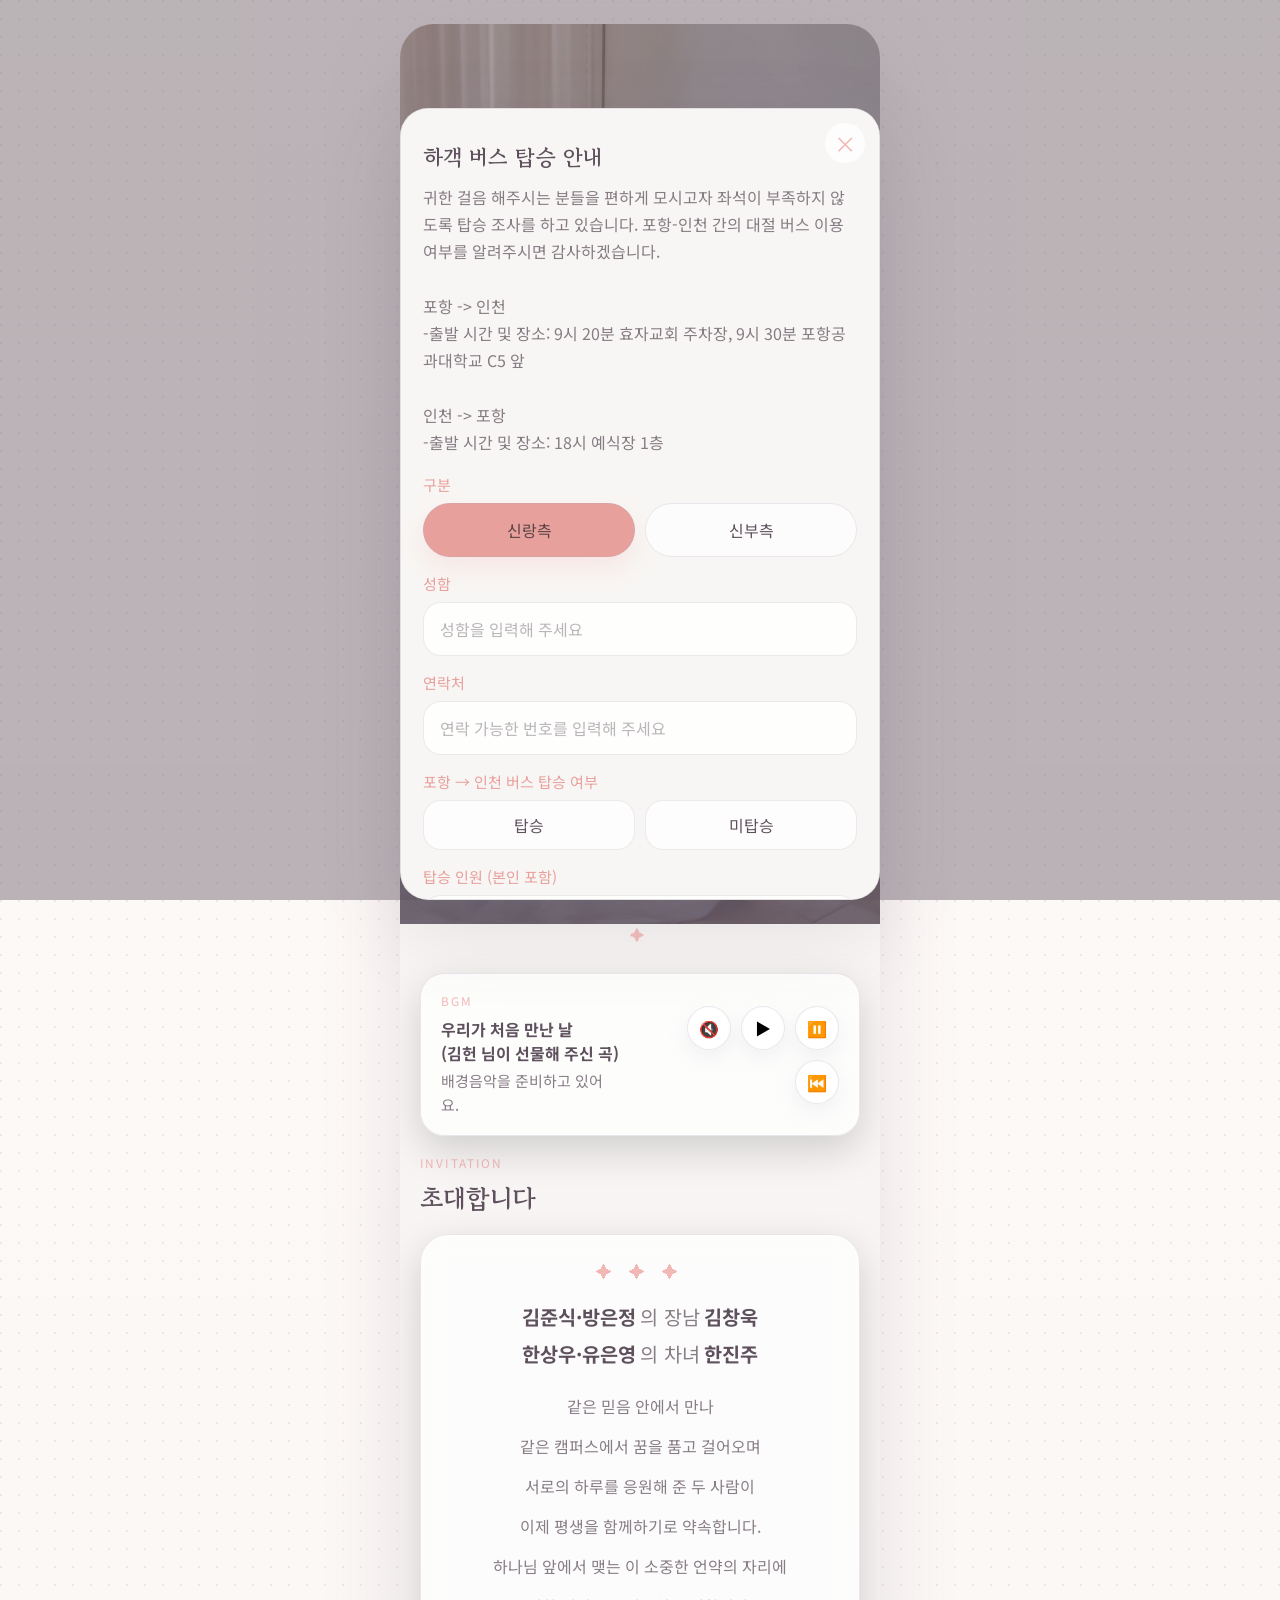
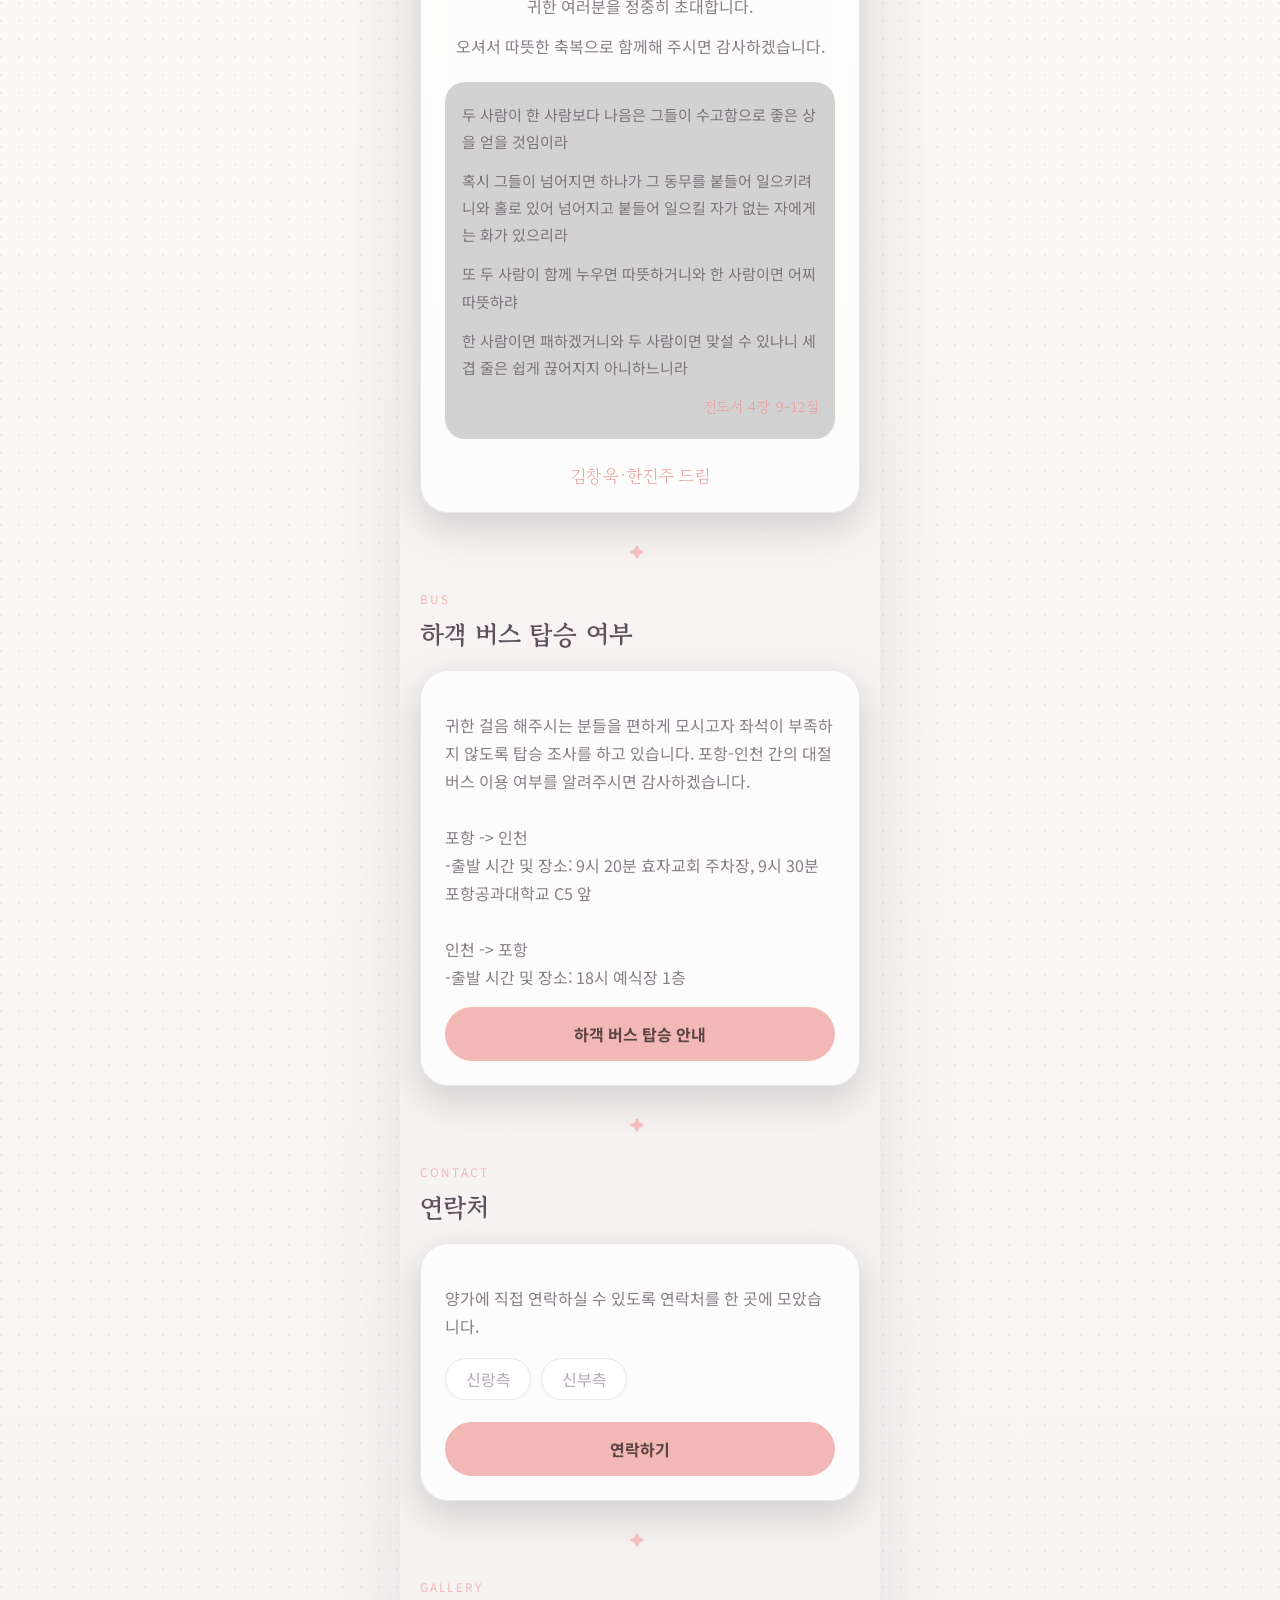
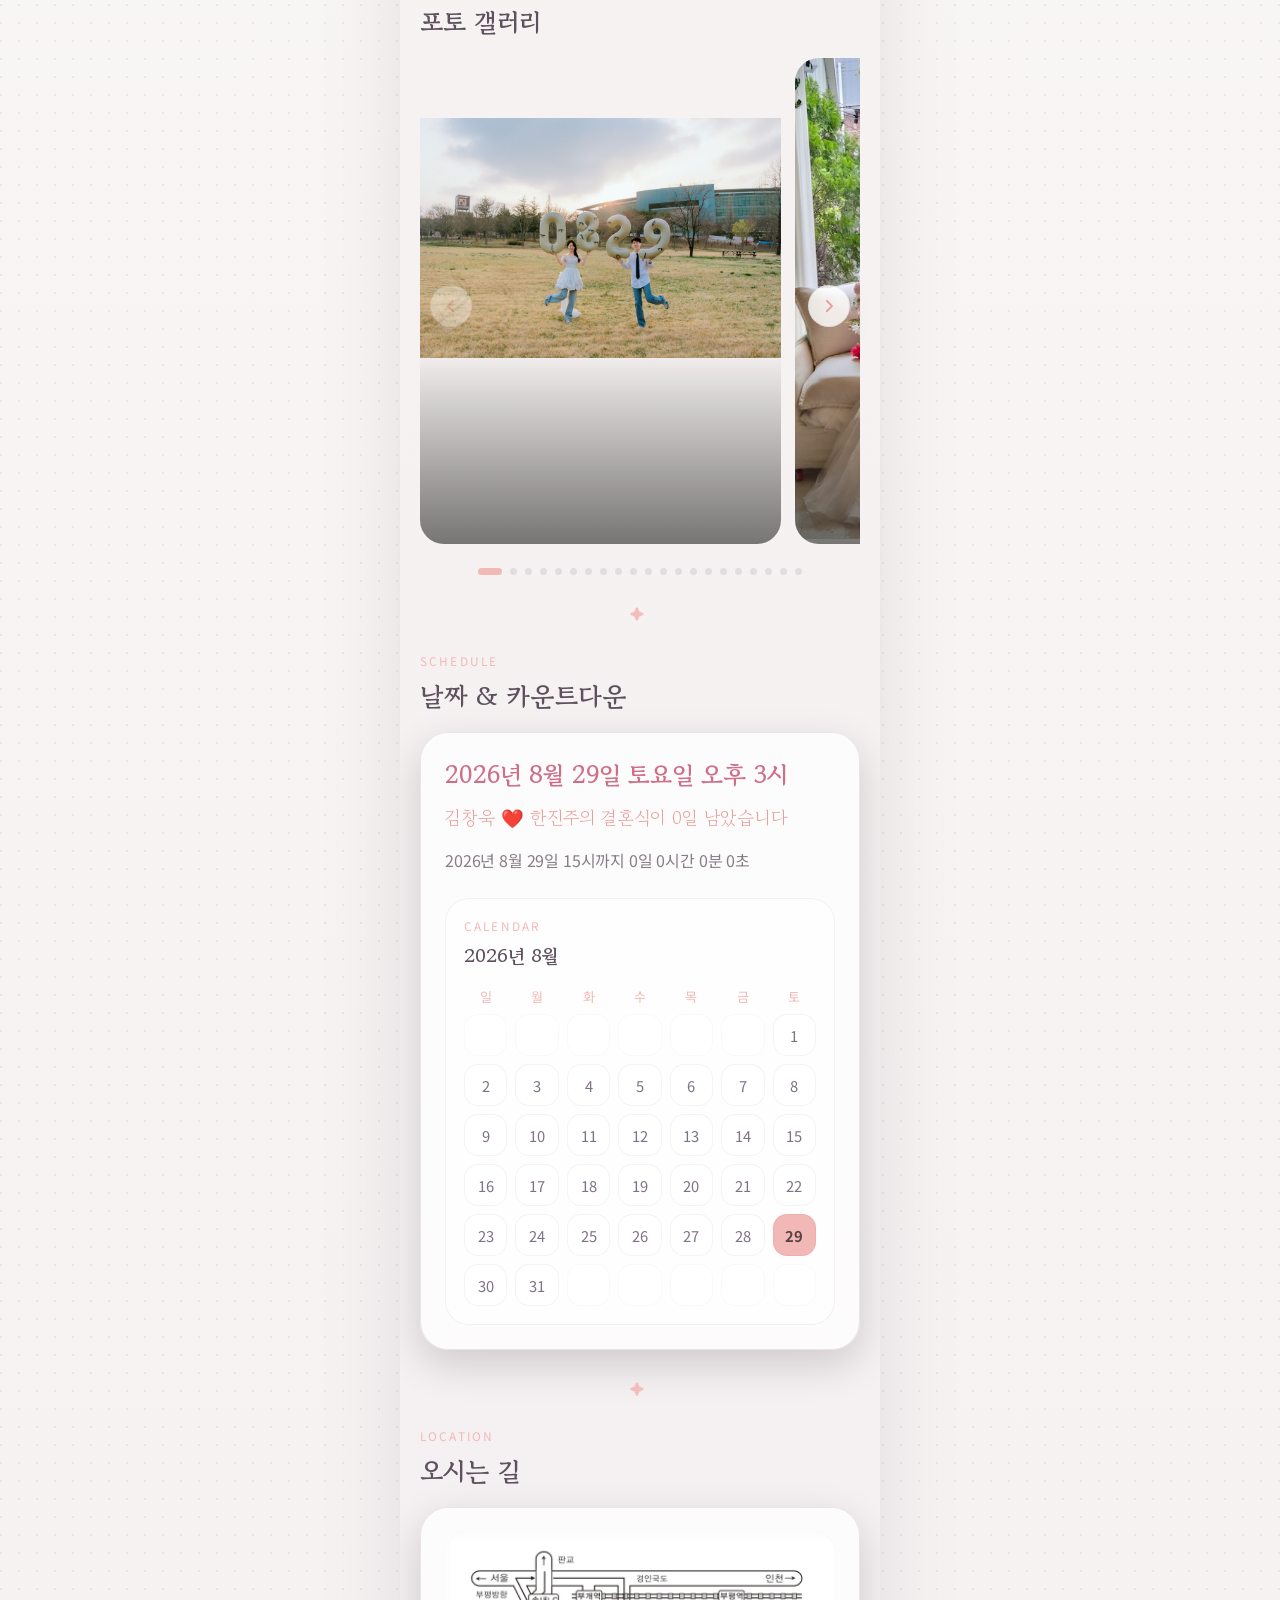
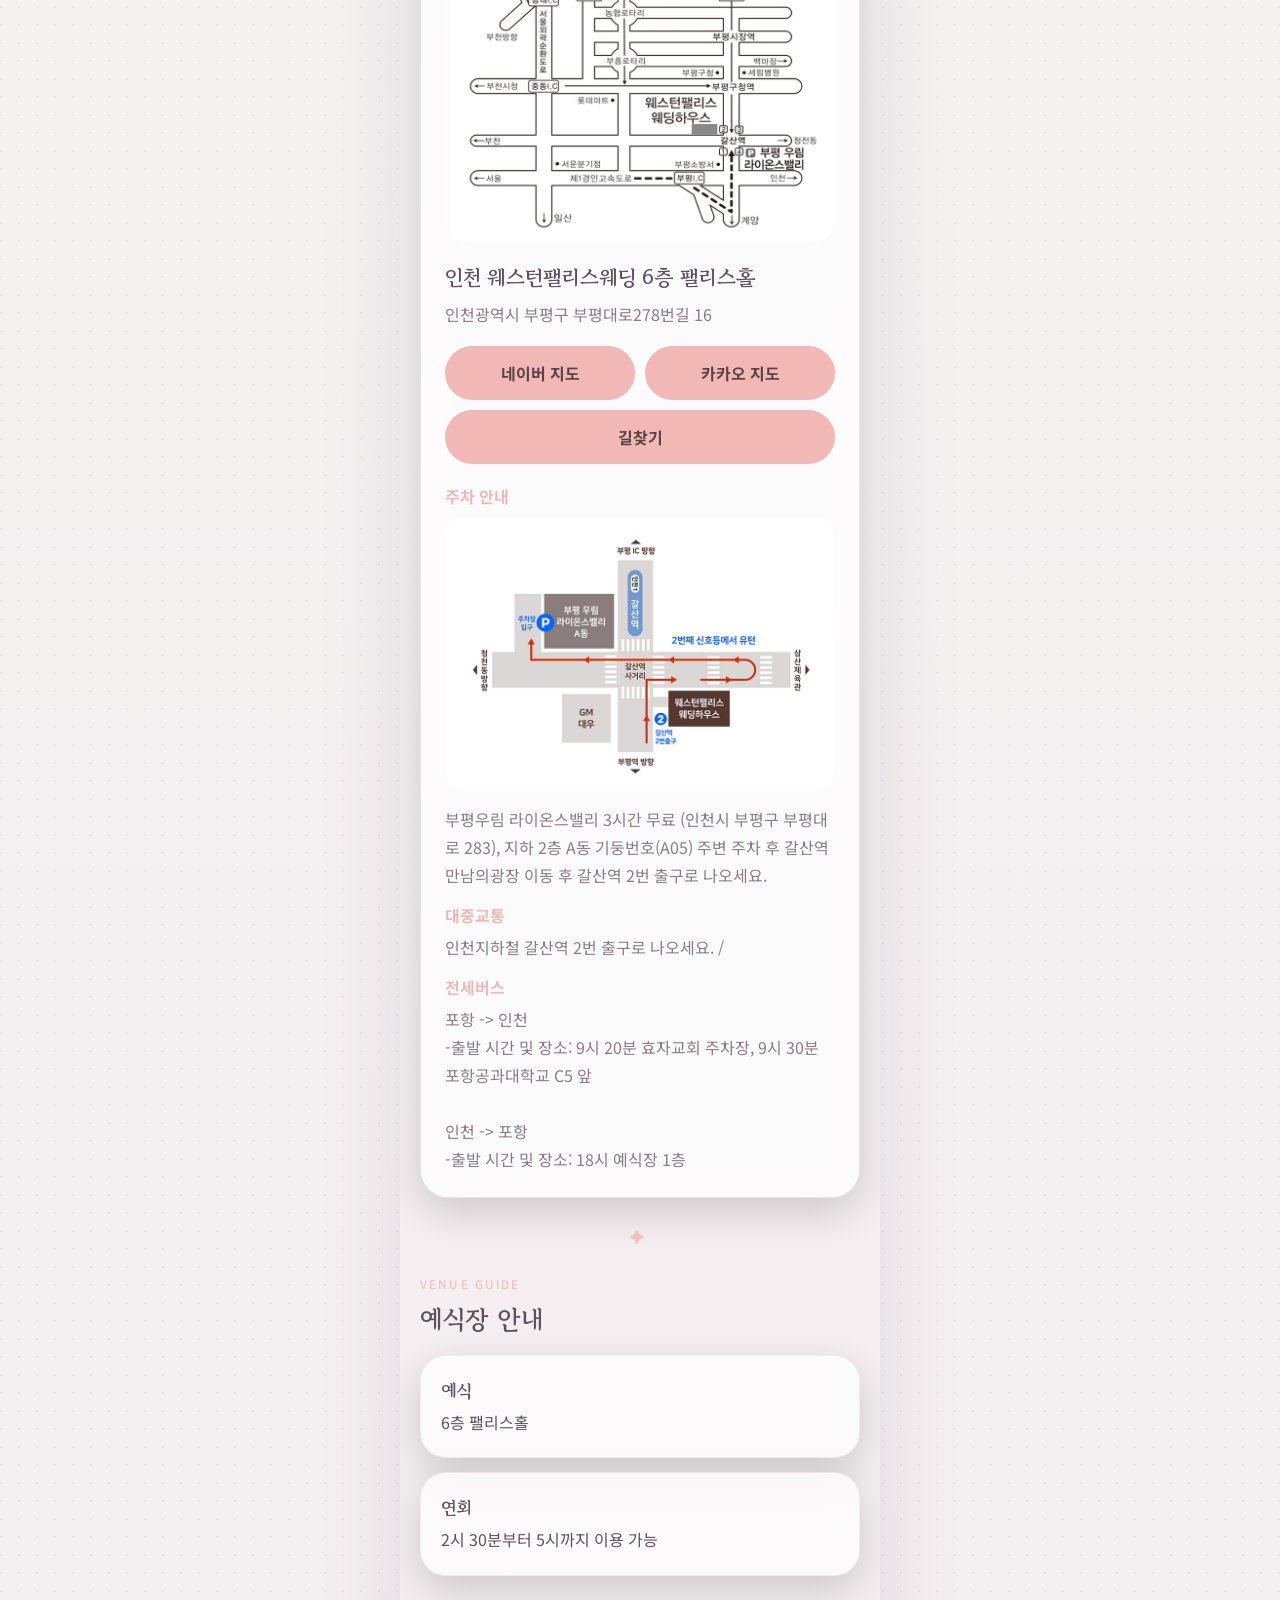
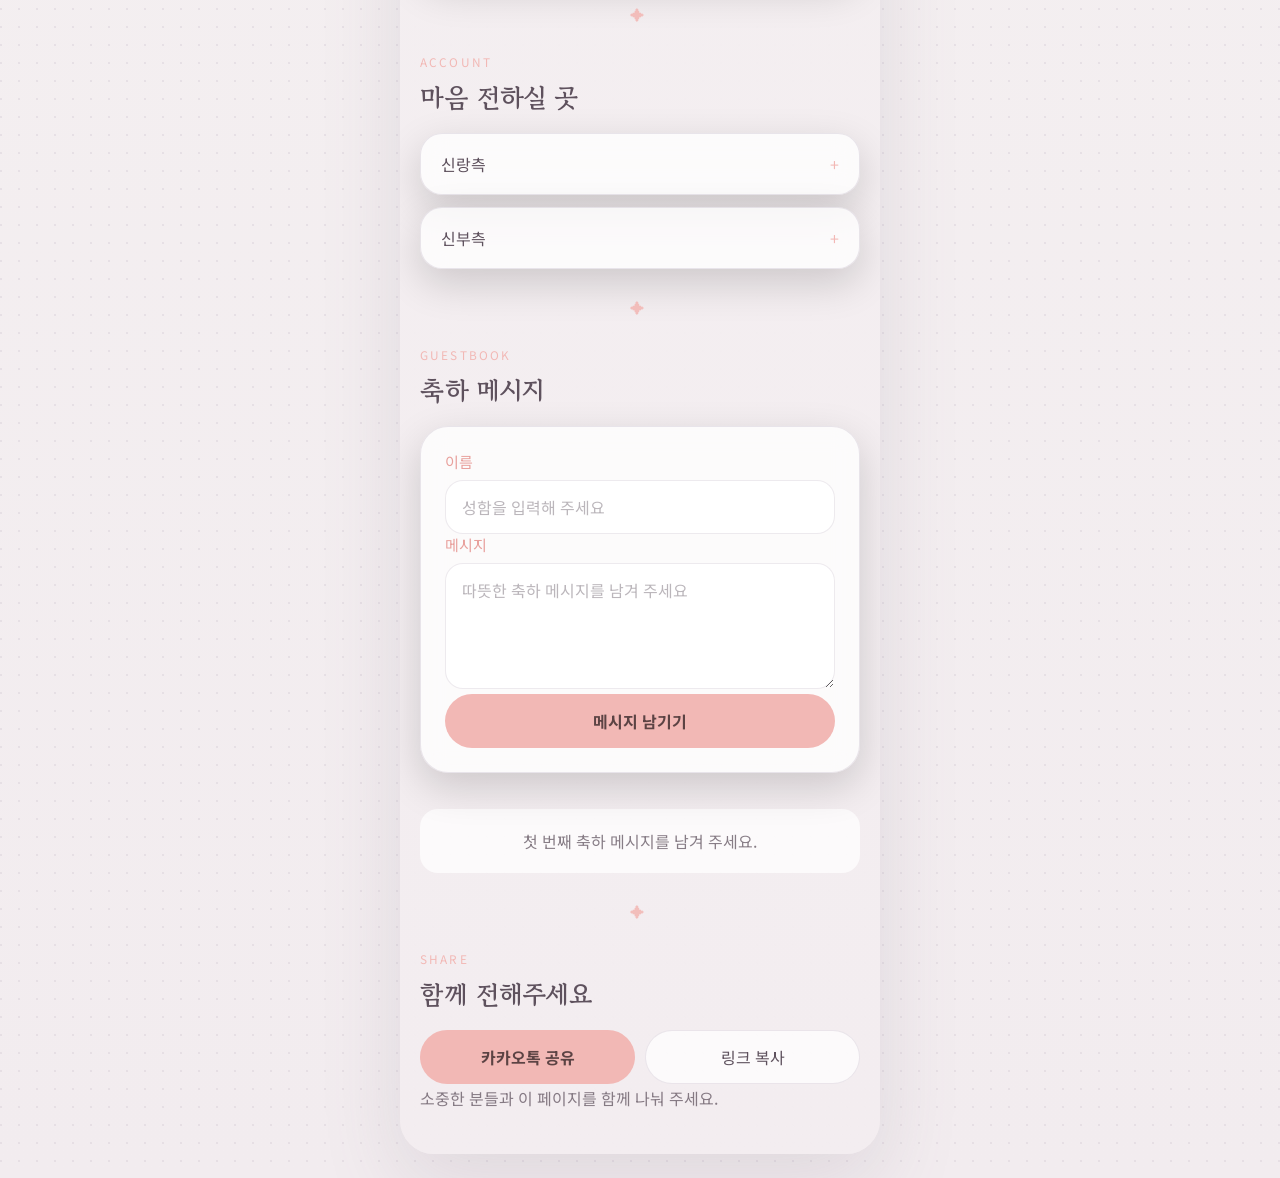
==== index.html @ 72dc92fc "rename account section copy" ====
<!DOCTYPE html>
<html lang="ko">
  <head>
    <meta charset="UTF-8" />
    <meta name="viewport" content="width=device-width, initial-scale=1.0, viewport-fit=cover" />
    <meta name="theme-color" content="#F8F6F4" />
    <title>김창욱 · 한진주 모바일 청첩장</title>
    <meta name="description" content="김창욱 · 한진주의 모바일 청첩장에 초대합니다." />
    <meta property="og:type" content="website" />
    <meta property="og:locale" content="ko_KR" />
    <meta property="og:title" content="김창욱 · 한진주 모바일 청첩장" />
    <meta property="og:description" content="김창욱 · 한진주의 모바일 청첩장에 초대합니다." />
    <meta property="og:url" content="https://windowkim.github.io/wedding-invitation/" />
    <meta property="og:site_name" content="김창욱 · 한진주 모바일 청첩장" />
    <meta property="og:image" content="https://windowkim.github.io/wedding-invitation/images/main.jpeg?v=2" />
    <meta property="og:image:url" content="https://windowkim.github.io/wedding-invitation/images/main.jpeg?v=2" />
    <meta property="og:image:secure_url" content="https://windowkim.github.io/wedding-invitation/images/main.jpeg?v=2" />
    <meta property="og:image:type" content="image/jpeg" />
    <meta property="og:image:width" content="1200" />
    <meta property="og:image:height" content="1600" />
    <meta property="og:image:alt" content="김창욱 · 한진주 모바일 청첩장 메인 사진" />
    <meta name="twitter:card" content="summary_large_image" />
    <meta name="twitter:title" content="김창욱 · 한진주 모바일 청첩장" />
    <meta name="twitter:description" content="김창욱 · 한진주의 모바일 청첩장에 초대합니다." />
    <meta name="twitter:image" content="https://windowkim.github.io/wedding-invitation/images/main.jpeg?v=2" />
    <link rel="canonical" href="https://windowkim.github.io/wedding-invitation/" />
    <link rel="preconnect" href="https://fonts.googleapis.com" />
    <link rel="preconnect" href="https://fonts.gstatic.com" crossorigin />
    <link
      href="https://fonts.googleapis.com/css2?family=Gowun+Batang:wght@400;700&family=Noto+Sans+KR:wght@300;400;500;700&display=swap"
      rel="stylesheet"
    />
    <link rel="stylesheet" href="styles.css" />
  </head>
  <body>
    <div class="page-shell">
      <header class="section hero-section reveal" id="hero">
        <div class="hero-media" id="heroMedia"></div>
        <div class="hero-overlay">
          <p class="hero-kicker" id="heroKicker">Wedding Invitation</p>
          <h1 class="hero-title" id="heroTitle"></h1>
          <p class="hero-meta" id="heroMeta"></p>
        </div>
        <button class="scroll-indicator" type="button" data-scroll-target="#invitationSection" aria-label="다음 섹션으로 이동">
          <span>Scroll</span>
          <span class="scroll-indicator__arrow">⌄</span>
        </button>
      </header>

      <div class="section-divider" aria-hidden="true">✦</div>

      <section class="section invitation-section reveal" id="invitationSection">
        <div class="audio-player glass-card">
          <div class="audio-player__copy">
            <p class="section-label">BGM</p>
            <p class="audio-player__title" id="audioTitle">우리가 처음 만난 날 (김헌 님이 선물해 주신 곡)</p>
            <p class="audio-player__status" id="audioStatus">배경음악을 준비하고 있어요.</p>
          </div>
          <div class="audio-player__controls">
            <button class="audio-button" id="audioMuteButton" type="button" aria-label="음소거 전환" title="음소거 전환">🔇</button>
            <button class="audio-button" id="audioPlayButton" type="button" aria-label="재생" title="재생">▶️</button>
            <button class="audio-button" id="audioPauseButton" type="button" aria-label="일시정지" title="일시정지">⏸️</button>
            <button class="audio-button" id="audioRestartButton" type="button" aria-label="처음부터 재생" title="처음부터 재생">⏮️</button>
          </div>
          <audio id="bgmAudio" loop preload="auto" autoplay playsinline></audio>
        </div>
        <div class="section-heading">
          <p class="section-label">Invitation</p>
          <h2>초대합니다</h2>
        </div>
        <article class="glass-card invitation-card">
          <div class="invitation-stars" aria-hidden="true">✦ ✦ ✦</div>
          <p class="family-line" id="familyLineGroom"></p>
          <p class="family-line" id="familyLineBride"></p>
          <div class="invitation-message" id="invitationMessage"></div>
          <p class="signature" id="invitationSignature"></p>
        </article>
      </section>

      <div class="section-divider" aria-hidden="true">✦</div>

      <section class="section reveal" id="busSection">
        <div class="section-heading">
          <p class="section-label">Bus</p>
          <h2>하객 버스 탑승 여부</h2>
        </div>
        <article class="glass-card bus-preview">
          <p class="section-copy" id="busSectionCopy">
            귀한 걸음 해주시는 분들을 편하게 모시고자 좌석이 부족하지 않도록 탑승 조사를 하고 있습니다.
            포항-인천 간의 대절 버스 이용 여부를 알려주시면 감사하겠습니다.
          </p>
          <button class="primary-button" id="openBusModal" type="button">하객 버스 탑승 안내</button>
        </article>
      </section>

      <div class="section-divider" aria-hidden="true">✦</div>

      <section class="section reveal" id="contactSection">
        <div class="section-heading">
          <p class="section-label">Contact</p>
          <h2>연락처</h2>
        </div>
        <div class="contact-preview glass-card">
          <p class="section-copy">
            양가에 직접 연락하실 수 있도록 연락처를 한 곳에 모았습니다.
          </p>
          <div class="dual-badges">
            <span id="contactBadgeGroom">신랑측</span>
            <span id="contactBadgeBride">신부측</span>
          </div>
          <button class="primary-button" id="openContactModal" type="button">연락하기</button>
        </div>
      </section>

      <div class="section-divider" aria-hidden="true">✦</div>

      <section class="section reveal" id="gallerySection">
        <div class="section-heading">
          <p class="section-label">Gallery</p>
          <h2>포토 갤러리</h2>
        </div>
        <div class="gallery-shell">
          <button class="gallery-nav gallery-nav--prev" id="galleryPrevButton" type="button" aria-label="이전 사진">
            <svg viewBox="0 0 24 24" aria-hidden="true">
              <path d="M15 5l-7 7 7 7" />
            </svg>
          </button>
          <div class="gallery-track" id="galleryTrack"></div>
          <button class="gallery-nav gallery-nav--next" id="galleryNextButton" type="button" aria-label="다음 사진">
            <svg viewBox="0 0 24 24" aria-hidden="true">
              <path d="M9 5l7 7-7 7" />
            </svg>
          </button>
        </div>
        <div class="gallery-dots" id="galleryDots" aria-hidden="true"></div>
      </section>

      <div class="section-divider" aria-hidden="true">✦</div>

      <section class="section reveal" id="scheduleSection">
        <div class="section-heading">
          <p class="section-label">Schedule</p>
          <h2>날짜 &amp; 카운트다운</h2>
        </div>
        <article class="glass-card countdown-card">
          <p class="countdown-date" id="countdownDate"></p>
          <p class="countdown-message" id="countdownMessage"></p>
          <p class="countdown-live" id="countdownLive"></p>
          <div class="calendar-card">
            <div class="calendar-header">
              <div>
                <p class="calendar-label">Calendar</p>
                <h3 id="calendarTitle"></h3>
              </div>
              <p class="calendar-helper" id="calendarHelper"></p>
            </div>
            <div class="calendar-weekdays" id="calendarWeekdays"></div>
            <div class="calendar-grid" id="calendarGrid"></div>
          </div>
        </article>
      </section>

      <div class="section-divider" aria-hidden="true">✦</div>

      <section class="section reveal" id="locationSection">
        <div class="section-heading">
          <p class="section-label">Location</p>
          <h2>오시는 길</h2>
        </div>
        <article class="glass-card location-card">
          <div class="map-frame" id="mapFrame"></div>
          <div class="location-copy">
            <h3 id="venueName"></h3>
            <p id="venueAddress"></p>
          </div>
          <div class="action-row">
            <a class="primary-button" id="naverMapLink" href="#" target="_blank" rel="noreferrer">네이버 지도</a>
            <a class="primary-button" id="kakaoMapLink" href="#" target="_blank" rel="noreferrer">카카오 지도</a>
          </div>
          <a class="route-button" id="routeButton" href="#" target="_blank" rel="noreferrer">길찾기</a>
          <div class="info-list">
            <div>
              <h4>주차 안내</h4>
              <div class="parking-image" id="parkingImage"></div>
              <p id="parkingInfo"></p>
            </div>
            <div>
              <h4>대중교통</h4>
              <p id="transportInfo"></p>
            </div>
            <div>
              <h4>전세버스</h4>
              <p id="charterBusInfo"></p>
            </div>
          </div>
        </article>
      </section>

      <div class="section-divider" aria-hidden="true">✦</div>

      <section class="section reveal" id="venueGuideSection">
        <div class="section-heading">
          <p class="section-label">Venue Guide</p>
          <h2>예식장 안내</h2>
        </div>
        <div class="guide-grid" id="guideGrid"></div>
      </section>

      <div class="section-divider" aria-hidden="true">✦</div>

      <section class="section reveal" id="accountSection">
        <div class="section-heading">
          <p class="section-label">Account</p>
          <h2>마음 전하실 곳</h2>
        </div>
        <div class="accordion-list" id="accountAccordion"></div>
      </section>

      <div class="section-divider" aria-hidden="true">✦</div>

      <section class="section reveal" id="guestbookSection">
        <div class="section-heading">
          <p class="section-label">Guestbook</p>
          <h2>축하 메시지</h2>
        </div>
        <article class="glass-card guestbook-form-card">
          <form id="guestbookForm" novalidate>
            <label class="field-label" for="guestbookAuthor">이름</label>
            <input class="text-input" id="guestbookAuthor" name="author" type="text" placeholder="성함을 입력해 주세요" required />

            <label class="field-label" for="guestbookContent">메시지</label>
            <textarea
              class="text-input text-area"
              id="guestbookContent"
              name="content"
              rows="4"
              placeholder="따뜻한 축하 메시지를 남겨 주세요"
              required
            ></textarea>

            <button class="primary-button" type="submit">메시지 남기기</button>
          </form>
        </article>
        <div class="guestbook-grid" id="guestbookGrid"></div>
        <div class="empty-state" id="guestbookEmptyState">첫 번째 축하 메시지를 남겨 주세요.</div>
      </section>

      <div class="section-divider" aria-hidden="true">✦</div>

      <footer class="section footer-section reveal" id="footerSection">
        <div class="section-heading">
          <p class="section-label">Share</p>
          <h2>함께 전해주세요</h2>
        </div>
        <div class="footer-actions">
          <button class="primary-button" id="shareButton" type="button">카카오톡 공유</button>
          <button class="secondary-button" id="copyLinkButton" type="button">링크 복사</button>
        </div>
        <p class="footer-copy" id="footerCopy"></p>
      </footer>
    </div>

    <div class="modal-overlay" id="contactModal" aria-hidden="true">
      <div class="modal-panel contact-modal-panel" role="dialog" aria-modal="true" aria-labelledby="contactModalTitle">
        <button class="modal-close" type="button" data-close-modal="#contactModal" aria-label="닫기">×</button>
        <div class="modal-dots" aria-hidden="true"></div>
        <h3 id="contactModalTitle">연락처</h3>
        <div class="contact-columns" id="contactColumns"></div>
      </div>
    </div>

    <div class="modal-overlay bottom-sheet-overlay" id="busModal" aria-hidden="true">
      <div class="modal-panel bottom-sheet" role="dialog" aria-modal="true" aria-labelledby="busModalTitle">
        <button class="modal-close" type="button" data-close-modal="#busModal" aria-label="닫기">×</button>
        <h3 id="busModalTitle">하객 버스 탑승 안내</h3>
        <p class="modal-description" id="busModalDescription">
          귀한 걸음 해주시는 분들을 편하게 모시고자 좌석이 부족하지 않도록 탑승 조사를 하고 있습니다.
          포항-인천 간의 대절 버스 이용 여부를 알려주시면 감사하겠습니다.
        </p>
        <form id="busForm" novalidate>
          <div class="field-group">
            <span class="field-label">구분</span>
            <div class="toggle-group" id="busSideToggleGroup">
              <button class="toggle-button is-selected" type="button" data-side="신랑측">신랑측</button>
              <button class="toggle-button" type="button" data-side="신부측">신부측</button>
            </div>
            <input id="busSide" name="side" type="hidden" value="신랑측" />
          </div>

          <div class="field-group">
            <label class="field-label" for="busName">성함</label>
            <input class="text-input" id="busName" name="name" type="text" placeholder="성함을 입력해 주세요" required />
          </div>

          <div class="field-group">
            <label class="field-label" for="busPhone">연락처</label>
            <input class="text-input" id="busPhone" name="phone" type="tel" placeholder="연락 가능한 번호를 입력해 주세요" required />
          </div>

          <div class="field-group">
            <span class="field-label">포항 → 인천 버스 탑승 여부</span>
            <div class="choice-row" id="outboundBusChoices">
              <label class="choice-pill">
                <input type="radio" name="outbound_bus" value="탑승" required />
                <span>탑승</span>
              </label>
              <label class="choice-pill">
                <input type="radio" name="outbound_bus" value="미탑승" />
                <span>미탑승</span>
              </label>
            </div>
          </div>

          <div class="field-group">
            <label class="field-label" for="outboundGuestCount">탑승 인원 (본인 포함)</label>
            <input
              class="text-input"
              id="outboundGuestCount"
              name="outbound_guest_count"
              type="number"
              min="0"
              placeholder="본인 포함 총 탑승인원"
            />
          </div>

          <div class="field-group">
            <span class="field-label">인천 → 포항 버스 탑승 여부</span>
            <div class="choice-row" id="returnBusChoices">
              <label class="choice-pill">
                <input type="radio" name="return_bus" value="탑승" required />
                <span>탑승</span>
              </label>
              <label class="choice-pill">
                <input type="radio" name="return_bus" value="미탑승" />
                <span>미탑승</span>
              </label>
            </div>
          </div>

          <div class="field-group">
            <label class="field-label" for="returnGuestCount">탑승 인원 (본인 포함)</label>
            <input
              class="text-input"
              id="returnGuestCount"
              name="return_guest_count"
              type="number"
              min="0"
              placeholder="본인 포함 총 탑승인원"
            />
          </div>

          <div class="field-group">
            <label class="field-label" for="busMessage">전하실 말씀</label>
            <textarea
              class="text-input text-area"
              id="busMessage"
              name="message"
              rows="3"
              placeholder="남기실 말씀이 있다면 입력해 주세요"
            ></textarea>
          </div>

          <label class="checkbox-row">
            <input id="hideBusToday" type="checkbox" />
            <span>오늘 하루 보지 않기</span>
          </label>

          <button class="primary-button" type="submit">버스 탑승 여부 전달하기</button>
        </form>
      </div>
    </div>

    <div class="modal-overlay gallery-modal-overlay" id="galleryModal" aria-hidden="true">
      <div class="modal-panel gallery-modal-panel" role="dialog" aria-modal="true" aria-labelledby="galleryModalTitle">
        <button class="modal-close" type="button" data-close-modal="#galleryModal" aria-label="닫기">×</button>
        <h3 id="galleryModalTitle">사진 크게 보기</h3>
        <div class="gallery-modal-media">
          <img id="galleryModalImage" alt="" loading="lazy" />
        </div>
        <p class="gallery-modal-caption" id="galleryModalCaption"></p>
      </div>
    </div>

    <div class="toast" id="toast"></div>

    <script src="https://t1.kakaocdn.net/kakao_js_sdk/2.8.0/kakao.min.js" crossorigin="anonymous"></script>
    <script src="script.js"></script>
  </body>
</html>
---- styles.css ----
:root {
  --bg: #f8f6f4;
  --bg-deep: #efe6ea;
  --accent: #f2b8b5;
  --accent-strong: #e8a09c;
  --secondary: #b5a8b9;
  --accent-soft: rgba(242, 184, 181, 0.22);
  --text-main: #5e515d;
  --text-muted: rgba(94, 81, 93, 0.74);
  --card-bg: rgba(255, 255, 255, 0.76);
  --card-border: rgba(181, 168, 185, 0.28);
  --shadow: 0 28px 80px rgba(126, 109, 129, 0.16);
  --radius-lg: 28px;
  --radius-md: 20px;
  --radius-sm: 14px;
  --transition: 220ms ease;
}

* {
  box-sizing: border-box;
}

html {
  scroll-behavior: smooth;
}

body {
  margin: 0;
  min-height: 100vh;
  font-family: 'Noto Sans KR', sans-serif;
  color: var(--text-main);
  background:
    radial-gradient(circle at 1px 1px, rgba(181, 168, 185, 0.2) 1px, transparent 0) 0 0 / 18px 18px,
    linear-gradient(180deg, #fffaf8 0%, var(--bg) 38%, #f2ecef 100%);
}

button,
a,
input,
textarea {
  font: inherit;
}

button,
a {
  transition:
    transform var(--transition),
    background-color var(--transition),
    border-color var(--transition),
    color var(--transition),
    opacity var(--transition),
    box-shadow var(--transition);
}

button:hover,
a:hover,
button:active,
a:active {
  transform: translateY(-1px);
}

img,
iframe {
  display: block;
  width: 100%;
}

.page-shell {
  width: min(100%, 480px);
  min-height: 100vh;
  margin: 0 auto;
  background: linear-gradient(180deg, rgba(248, 246, 244, 0.92), rgba(243, 237, 240, 0.96));
  position: relative;
  overflow: hidden;
}

.section {
  padding: 28px 20px;
}

.hero-section {
  min-height: 100vh;
  display: flex;
  align-items: flex-end;
  justify-content: center;
  position: relative;
  padding: 0;
}

.hero-media {
  position: absolute;
  inset: 0;
  background:
    linear-gradient(180deg, rgba(94, 81, 93, 0.08), rgba(94, 81, 93, 0.56)),
    linear-gradient(135deg, rgba(242, 184, 181, 0.18), transparent 55%),
    center / cover no-repeat var(--hero-image, none),
    #e8dde0;
}

.hero-overlay {
  position: relative;
  z-index: 1;
  width: 100%;
  padding: 40px 24px 110px;
  text-align: center;
  background: linear-gradient(180deg, transparent 0%, rgba(94, 81, 93, 0.16) 20%, rgba(94, 81, 93, 0.64) 100%);
}

.hero-kicker,
.section-label,
.calendar-label {
  margin: 0 0 8px;
  color: var(--accent);
  letter-spacing: 0.18em;
  text-transform: uppercase;
  font-size: 0.74rem;
}

.hero-title,
.section-heading h2,
.contact-column h4,
.location-copy h3,
.calendar-header h3,
.footer-section h2 {
  font-family: 'Gowun Batang', serif;
}

.hero-title {
  margin: 0;
  font-size: 2.2rem;
  line-height: 1.35;
  color: #fffaf8;
}

.hero-meta {
  margin: 14px 0 0;
  color: rgba(248, 246, 244, 0.96);
  font-size: clamp(1.22rem, 5vw, 1.55rem);
  font-weight: 600;
  line-height: 1.8;
  letter-spacing: -0.01em;
}

.scroll-indicator {
  position: absolute;
  left: 50%;
  bottom: 26px;
  z-index: 2;
  transform: translateX(-50%);
  border: 1px solid rgba(255, 255, 255, 0.5);
  background: rgba(248, 246, 244, 0.48);
  color: #5e515d;
  border-radius: 999px;
  padding: 10px 16px;
  display: inline-flex;
  align-items: center;
  gap: 8px;
  cursor: pointer;
  animation: bounce 1.8s infinite;
  backdrop-filter: blur(8px);
}

.scroll-indicator__arrow {
  color: var(--accent);
  font-size: 1.2rem;
}

.section-divider {
  display: flex;
  justify-content: center;
  align-items: center;
  color: var(--accent);
  opacity: 0.9;
  font-size: 0.92rem;
  letter-spacing: 0.4em;
}

.section-heading {
  margin-bottom: 18px;
}

.section-heading h2 {
  margin: 0;
  font-size: 1.6rem;
}

.section-copy,
.family-line,
.invitation-message,
.location-copy p,
.info-list p,
.footer-copy,
.empty-state,
.calendar-helper,
.countdown-live,
.countdown-message {
  color: var(--text-muted);
  line-height: 1.75;
}

.glass-card,
.guide-card,
.accordion-item,
.note-card {
  background: var(--card-bg);
  border: 1px solid var(--card-border);
  backdrop-filter: blur(12px);
  box-shadow: 0 14px 40px rgba(0, 0, 0, 0.16);
}

.invitation-card,
.contact-preview,
.countdown-card,
.location-card,
 .bus-preview,
.guestbook-form-card {
  border-radius: var(--radius-lg);
  padding: 24px;
}

.audio-player {
  display: flex;
  align-items: center;
  justify-content: space-between;
  gap: 16px;
  border-radius: 24px;
  padding: 18px 20px;
  margin-bottom: 18px;
}

.audio-player__copy {
  min-width: 0;
}

.audio-player__title {
  margin: 0 0 4px;
  color: var(--text-main);
  font-weight: 700;
  line-height: 1.5;
  white-space: pre-line;
}

.audio-player__status {
  margin: 0;
  color: var(--text-muted);
  line-height: 1.6;
  font-size: 0.94rem;
}

.audio-player__controls {
  display: flex;
  gap: 10px;
  flex-wrap: wrap;
  justify-content: flex-end;
}

.audio-button {
  width: 44px;
  height: 44px;
  border: 1px solid var(--card-border);
  border-radius: 50%;
  background: rgba(255, 255, 255, 0.78);
  cursor: pointer;
  box-shadow: 0 8px 20px rgba(181, 168, 185, 0.15);
}

.audio-button:hover,
.audio-button:active {
  border-color: var(--accent-strong);
  background: #fff;
}

.invitation-card {
  text-align: center;
}

.invitation-stars {
  color: var(--accent);
  letter-spacing: 0.4em;
  margin-bottom: 18px;
}

.family-line {
  margin: 4px 0;
  font-size: 1.23rem;
  line-height: 1.65;
}

.family-line strong {
  font-weight: 700;
  color: var(--text-main);
}

.family-line span {
  display: inline-block;
  margin: 0 0.22em;
}

.invitation-message {
  margin-top: 22px;
  display: grid;
  gap: 22px;
}

.invitation-message__body p {
  margin: 0 0 12px;
}

.invitation-message__body p:last-child,
.invitation-message__verse p:last-child {
  margin-bottom: 0;
}

.invitation-message__verse {
  padding: 18px 16px;
  border-radius: 20px;
  background: rgba(20, 20, 18, 0.18);
  border: 1px solid rgba(216, 229, 146, 0.14);
  text-align: left;
}

.invitation-message__verse p {
  margin: 0 0 12px;
  font-size: 0.94rem;
  line-height: 1.8;
}

.invitation-message__reference {
  margin-top: 16px;
  color: var(--accent-strong);
  font-family: 'Gowun Batang', serif;
  text-align: right;
}

.signature {
  margin: 24px 0 0;
  color: var(--accent-strong);
  font-family: 'Gowun Batang', serif;
  font-size: 1.08rem;
}

.dual-badges {
  display: flex;
  gap: 10px;
  margin: 18px 0 22px;
  flex-wrap: wrap;
}

.dual-badges span,
.side-chip {
  display: inline-flex;
  align-items: center;
  justify-content: center;
  min-width: 86px;
  padding: 8px 12px;
  border-radius: 999px;
  background: rgba(255, 255, 255, 0.7);
  color: var(--secondary);
  border: 1px solid rgba(181, 168, 185, 0.28);
}

.primary-button,
.secondary-button,
.route-button,
.icon-button,
.copy-button,
.accordion-trigger,
.toggle-button {
  border: 1px solid transparent;
  border-radius: 999px;
  cursor: pointer;
  text-decoration: none;
}

.primary-button,
.route-button {
  display: inline-flex;
  width: 100%;
  align-items: center;
  justify-content: center;
  padding: 14px 18px;
  font-weight: 700;
  background: var(--accent);
  color: #5c4344;
}

.primary-button:hover,
.route-button:hover,
.primary-button:active,
.route-button:active,
.toggle-button.is-selected,
.choice-pill input:checked + span {
  background: var(--accent-strong);
  color: #5a4344;
  box-shadow: 0 12px 24px rgba(242, 184, 181, 0.24);
}

.secondary-button,
.copy-button,
.accordion-trigger,
.toggle-button,
.icon-button {
  background: rgba(255, 255, 255, 0.7);
  color: var(--text-main);
  border-color: rgba(181, 168, 185, 0.26);
}

.secondary-button:hover,
.copy-button:hover,
.accordion-trigger:hover,
.toggle-button:hover,
.icon-button:hover,
.secondary-button:active,
.copy-button:active,
.accordion-trigger:active,
.toggle-button:active,
.icon-button:active {
  border-color: var(--accent);
  color: var(--accent-strong);
}

.gallery-track {
  display: grid;
  grid-auto-flow: column;
  grid-auto-columns: 82%;
  gap: 14px;
  overflow-x: auto;
  padding-bottom: 10px;
  scroll-snap-type: x mandatory;
  scrollbar-width: none;
}

.gallery-shell {
  position: relative;
}

.gallery-track::-webkit-scrollbar {
  display: none;
}

.gallery-nav {
  display: none;
  position: absolute;
  top: 50%;
  z-index: 2;
  width: 42px;
  height: 42px;
  border: 1px solid rgba(181, 168, 185, 0.24);
  border-radius: 50%;
  background: rgba(255, 255, 255, 0.82);
  color: var(--accent-strong);
  align-items: center;
  justify-content: center;
  box-shadow: 0 10px 24px rgba(118, 104, 115, 0.12);
  transform: translateY(-50%);
}

.gallery-nav--prev {
  left: 10px;
}

.gallery-nav--next {
  right: 10px;
}

.gallery-nav:disabled {
  opacity: 0.42;
  cursor: default;
}

.gallery-nav svg {
  width: 18px;
  height: 18px;
  stroke: currentColor;
  stroke-width: 2.4;
  fill: none;
  stroke-linecap: round;
  stroke-linejoin: round;
}

.gallery-item {
  scroll-snap-align: center;
  border-radius: 24px;
  overflow: hidden;
  position: relative;
  min-height: 360px;
}

.gallery-item-button {
  width: 100%;
  min-height: 360px;
  padding: 0;
  border: 0;
  background: transparent;
  color: inherit;
  text-align: left;
  cursor: zoom-in;
}

.gallery-item img,
.guide-card img,
.map-placeholder img,
.image-placeholder {
  width: 100%;
  height: 100%;
  object-fit: cover;
}

.gallery-item::after,
.guide-card::after {
  content: '';
  position: absolute;
  inset: auto 0 0;
  height: 40%;
  background: linear-gradient(180deg, transparent, rgba(20, 20, 18, 0.56));
}

.gallery-caption {
  position: absolute;
  left: 16px;
  bottom: 14px;
  z-index: 1;
  color: var(--text-main);
  font-size: 0.92rem;
}

.gallery-dots {
  display: flex;
  justify-content: center;
  gap: 8px;
  margin-top: 14px;
}

.gallery-dots span {
  width: 7px;
  height: 7px;
  border-radius: 50%;
  background: rgba(181, 168, 185, 0.3);
}

.gallery-dots .is-active {
  width: 24px;
  border-radius: 999px;
  background: var(--accent);
}

.calendar-card {
  margin-top: 24px;
  padding: 18px;
  background: rgba(255, 255, 255, 0.72);
  border-radius: 24px;
  border: 1px solid rgba(181, 168, 185, 0.16);
}

.calendar-header {
  display: flex;
  justify-content: space-between;
  gap: 12px;
  align-items: flex-end;
  margin-bottom: 18px;
}

.calendar-header h3 {
  margin: 0;
  font-size: clamp(1rem, 4.2vw, 1.18rem);
  white-space: nowrap;
}

.calendar-helper {
  margin: 0;
  text-align: right;
  font-size: clamp(0.7rem, 2.9vw, 0.84rem);
  white-space: nowrap;
  min-height: 1.2em;
}

.calendar-weekdays,
.calendar-grid {
  display: grid;
  grid-template-columns: repeat(7, minmax(0, 1fr));
  gap: 8px;
}

.calendar-weekdays {
  margin-bottom: 8px;
  text-align: center;
  color: var(--accent);
  font-size: 0.82rem;
}

.calendar-cell {
  min-height: 42px;
  border-radius: 14px;
  background: rgba(255, 255, 255, 0.88);
  display: flex;
  align-items: center;
  justify-content: center;
  color: #7f7186;
  font-size: 0.92rem;
  border: 1px solid rgba(181, 168, 185, 0.14);
}

.calendar-cell.is-muted {
  opacity: 0.5;
  color: rgba(127, 113, 134, 0.52);
}

.calendar-cell.is-highlight {
  background: var(--accent);
  color: #5a4344;
  font-weight: 700;
  border-color: rgba(232, 160, 156, 0.4);
}

.countdown-date {
  margin: 0 0 10px;
  color: #cf6e86;
  font-family: 'Gowun Batang', serif;
  font-size: clamp(1.18rem, 4.8vw, 1.52rem);
  font-weight: 700;
  line-height: 1.45;
}

.countdown-message {
  margin: 0;
  color: var(--accent-strong);
  font-family: 'Gowun Batang', serif;
  font-size: clamp(0.98rem, 4vw, 1.14rem);
  white-space: nowrap;
  letter-spacing: -0.01em;
}

.countdown-live {
  margin: 12px 0 0;
  font-size: clamp(0.88rem, 3.6vw, 1rem);
  white-space: nowrap;
  letter-spacing: -0.01em;
}

.map-frame {
  min-height: 240px;
  overflow: hidden;
  border-radius: 22px;
  background: rgba(230, 222, 231, 0.45);
}

.map-placeholder,
.image-placeholder {
  width: 100%;
  height: 100%;
  position: relative;
  background:
    radial-gradient(circle at 20% 20%, rgba(242, 184, 181, 0.28), transparent 25%),
    linear-gradient(135deg, rgba(255, 255, 255, 0.88), rgba(236, 229, 238, 0.72));
}

.map-placeholder[data-label]::after,
.image-placeholder[data-label]::after {
  content: attr(data-label);
  position: absolute;
  inset: auto 16px 16px;
  display: inline-flex;
  padding: 9px 12px;
  border-radius: 999px;
  background: rgba(94, 81, 93, 0.62);
  color: var(--accent-strong);
  font-size: 0.86rem;
}

.location-copy h3 {
  margin: 18px 0 8px;
  font-size: 1.3rem;
}

.location-copy p {
  margin: 0;
}

.action-row,
.footer-actions {
  display: grid;
  grid-template-columns: repeat(2, minmax(0, 1fr));
  gap: 10px;
  margin-top: 18px;
}

.route-button {
  margin-top: 10px;
}

.info-list {
  display: grid;
  gap: 14px;
  margin-top: 20px;
}

.info-list h4 {
  margin: 0 0 6px;
  color: var(--accent);
}

.parking-image {
  margin: 10px 0 14px;
  min-height: 160px;
  overflow: hidden;
  border-radius: 18px;
  background: rgba(230, 222, 231, 0.35);
}

.parking-image img,
.parking-image .image-placeholder {
  width: 100%;
  height: 100%;
  object-fit: cover;
}

.info-list p,
.footer-copy {
  margin: 0;
}

.info-list p {
  white-space: pre-line;
}

.guide-grid {
  display: grid;
  gap: 14px;
}

.guide-card {
  position: relative;
  overflow: hidden;
  border-radius: 26px;
  min-height: 280px;
}

.guide-card img,
.guide-card .image-placeholder {
  position: absolute;
  inset: 0;
}

.guide-card__body {
  position: absolute;
  inset: auto 0 0;
  z-index: 1;
  padding: 18px;
}

.guide-card--text-only {
  min-height: auto;
  padding: 22px 20px;
  background: rgba(255, 255, 255, 0.72);
  border: 1px solid rgba(181, 168, 185, 0.18);
}

.guide-card--text-only::after {
  display: none;
}

.guide-card--text-only .guide-card__body {
  position: static;
  padding: 0;
}

.guide-card__title {
  margin: 0 0 6px;
  font-family: 'Gowun Batang', serif;
  font-size: 1.1rem;
}

.guide-card__text {
  margin: 0;
  color: rgba(246, 244, 234, 0.88);
  line-height: 1.65;
}

.guide-card--text-only .guide-card__text {
  color: var(--text-main);
}

.accordion-list {
  display: grid;
  gap: 12px;
}

.accordion-item {
  border-radius: 22px;
  overflow: hidden;
}

.accordion-trigger {
  width: 100%;
  padding: 18px 20px;
  display: flex;
  align-items: center;
  justify-content: space-between;
  color: var(--text-main);
  background: transparent;
  border: none;
}

.accordion-trigger span:last-child {
  color: var(--accent);
}

.accordion-panel {
  display: none;
  padding: 0 20px 18px;
}

.accordion-item.is-open .accordion-panel {
  display: block;
}

.account-row {
  padding: 14px 0;
  border-top: 1px solid rgba(216, 229, 146, 0.12);
}

.account-row:first-child {
  border-top: 0;
}

.account-row h4,
.account-row p {
  margin: 0 0 8px;
}

.account-number {
  color: var(--accent-strong);
  font-weight: 700;
}

.copy-button {
  padding: 10px 14px;
}

.field-group {
  margin-bottom: 16px;
}

.field-label {
  display: block;
  margin-bottom: 8px;
  color: var(--accent-strong);
  font-size: 0.94rem;
}

.text-input {
  width: 100%;
  padding: 14px 16px;
  border-radius: 18px;
  border: 1px solid rgba(181, 168, 185, 0.24);
  background: rgba(255, 255, 255, 0.82);
  color: var(--text-main);
  outline: none;
}

.text-input::placeholder,
.text-area::placeholder {
  color: rgba(94, 81, 93, 0.42);
}

.text-input:focus,
.text-area:focus,
.text-input.is-valid,
.text-area.is-valid {
  border-color: var(--accent);
  box-shadow: 0 0 0 3px rgba(242, 184, 181, 0.18);
}

.text-input.is-invalid,
.text-area.is-invalid {
  border-color: #f3b7a0;
}

.text-area {
  resize: vertical;
  min-height: 96px;
}

.toggle-group,
.choice-row {
  display: flex;
  gap: 10px;
  flex-wrap: wrap;
}

.toggle-button {
  flex: 1;
  min-width: 120px;
  padding: 14px 16px;
}

.choice-pill {
  position: relative;
  flex: 1;
  min-width: 96px;
}

.choice-pill input {
  position: absolute;
  inset: 0;
  opacity: 0;
  cursor: pointer;
}

.choice-pill span {
  display: flex;
  align-items: center;
  justify-content: center;
  min-height: 50px;
  padding: 12px 14px;
  border-radius: 18px;
  border: 1px solid rgba(181, 168, 185, 0.24);
  background: rgba(255, 255, 255, 0.78);
  color: var(--text-main);
}

.choice-row.is-invalid .choice-pill span,
.toggle-group.is-invalid .toggle-button {
  border-color: #f3b7a0;
}

.checkbox-row {
  display: flex;
  align-items: center;
  gap: 10px;
  margin: 6px 0 18px;
  color: var(--text-muted);
}

.checkbox-row input {
  accent-color: var(--accent);
}

.guestbook-grid {
  display: grid;
  grid-template-columns: repeat(2, minmax(0, 1fr));
  gap: 12px;
  margin-top: 18px;
  align-items: start;
}

.guestbook-column {
  display: grid;
  gap: 12px;
  align-content: start;
}

.note-card {
  width: 100%;
  margin: 0;
  padding: 16px;
  border-radius: 18px;
  color: #303222;
  transform: rotate(var(--rotate, 0deg));
}

.note-card h4,
.note-card p,
.note-card small {
  margin: 0;
}

.note-card h4 {
  font-size: 0.98rem;
}

.note-card p {
  margin-top: 10px;
  line-height: 1.7;
  word-break: break-word;
}

.note-card small {
  display: block;
  margin-top: 14px;
  opacity: 0.7;
}

.empty-state {
  margin-top: 18px;
  padding: 18px;
  text-align: center;
  border-radius: 18px;
  background: rgba(255, 255, 255, 0.7);
}

.footer-section {
  padding-bottom: 42px;
}

.modal-overlay {
  position: fixed;
  inset: 0;
  display: flex;
  align-items: center;
  justify-content: center;
  padding: 24px;
  background: rgba(94, 81, 93, 0.42);
  opacity: 0;
  visibility: hidden;
  pointer-events: none;
  transition: opacity var(--transition), visibility var(--transition);
  z-index: 20;
}

.modal-overlay.is-open {
  opacity: 1;
  visibility: visible;
  pointer-events: auto;
}

.modal-panel {
  width: min(100%, 420px);
  max-height: min(88vh, 760px);
  overflow-y: auto;
  position: relative;
  border-radius: 28px;
  padding: 22px;
  background: #f8f6f4;
  border: 1px solid rgba(181, 168, 185, 0.3);
  box-shadow: var(--shadow);
  opacity: 0;
  transform: translateY(18px);
  transition: opacity var(--transition), transform 320ms ease;
}

.contact-modal-panel {
  background:
    radial-gradient(circle at 22px 22px, rgba(242, 184, 181, 0.28) 2px, transparent 0) 0 0 / 22px 22px,
    linear-gradient(180deg, #fffaf8 0%, #f4edf1 100%);
}

.modal-overlay.is-open .modal-panel {
  opacity: 1;
  transform: translateY(0);
}

.modal-dots {
  position: absolute;
  inset: 0;
  pointer-events: none;
  background:
    radial-gradient(circle at 14px 14px, rgba(181, 168, 185, 0.18) 1.5px, transparent 0) 0 0 / 18px 18px;
  opacity: 0.5;
}

.modal-panel h3 {
  position: relative;
  z-index: 1;
  margin: 0 0 18px;
  font-family: 'Gowun Batang', serif;
  font-size: 1.34rem;
}

.gallery-modal-overlay {
  background: rgba(34, 29, 38, 0.72);
}

.gallery-modal-panel {
  width: min(100%, 460px);
  max-height: min(92vh, 820px);
  padding: 22px 22px 18px;
  background: rgba(248, 246, 244, 0.98);
}

.gallery-modal-media {
  display: flex;
  align-items: center;
  justify-content: center;
  min-height: 280px;
  max-height: 72vh;
  overflow: hidden;
  border-radius: 22px;
  background: rgba(231, 224, 234, 0.45);
}

.gallery-modal-media img {
  width: auto;
  max-width: 100%;
  max-height: 72vh;
  object-fit: contain;
}

.gallery-modal-caption {
  margin: 14px 2px 0;
  color: var(--text-muted);
  text-align: center;
}

.modal-close {
  position: absolute;
  top: 14px;
  right: 14px;
  width: 40px;
  height: 40px;
  border: 0;
  border-radius: 50%;
  background: rgba(255, 255, 255, 0.82);
  color: var(--accent);
  font-size: 1.4rem;
  cursor: pointer;
  z-index: 2;
}

.contact-columns {
  position: relative;
  z-index: 1;
  display: grid;
  grid-template-columns: repeat(2, minmax(0, 1fr));
  gap: 12px;
}

.contact-column {
  padding: 16px;
  border-radius: 22px;
  background: rgba(255, 255, 255, 0.82);
  border: 1px solid rgba(181, 168, 185, 0.2);
}

.modal-description {
  margin: -6px 0 18px;
  color: var(--text-muted);
  line-height: 1.7;
}

#busSectionCopy,
#busModalDescription {
  white-space: pre-line;
}

.contact-column h4 {
  margin: 0 0 14px;
  color: var(--accent-strong);
  font-size: 1.1rem;
}

.contact-person {
  padding: 12px 0;
  border-top: 1px solid rgba(216, 229, 146, 0.12);
}

.contact-person:first-child {
  border-top: 0;
  padding-top: 0;
}

.contact-person strong,
.contact-person p {
  display: block;
  margin: 0;
}

.contact-person p {
  margin-top: 4px;
  color: var(--text-muted);
  font-size: 0.94rem;
}

.contact-number {
  color: var(--accent-strong);
  font-size: 0.9rem;
  letter-spacing: 0.01em;
}

.contact-actions {
  display: flex;
  gap: 8px;
  margin-top: 10px;
}

.icon-button {
  width: 44px;
  height: 44px;
  display: inline-flex;
  align-items: center;
  justify-content: center;
  font-size: 1.08rem;
}

.bottom-sheet-overlay {
  align-items: flex-end;
  padding: 0;
}

.bottom-sheet {
  width: min(100%, 480px);
  max-height: 88vh;
  border-radius: 28px 28px 0 0;
  padding-top: 32px;
  opacity: 1;
  transform: translateY(100%);
  transition: transform 320ms ease;
}

.bottom-sheet-overlay.is-open .bottom-sheet {
  transform: translateY(0);
}

.toast {
  position: fixed;
  left: 50%;
  bottom: 28px;
  transform: translate(-50%, 18px);
  min-width: 220px;
  max-width: calc(100vw - 40px);
  padding: 14px 18px;
  border-radius: 999px;
  background: rgba(94, 81, 93, 0.92);
  color: #fffaf8;
  text-align: center;
  opacity: 0;
  pointer-events: none;
  transition: opacity var(--transition), transform var(--transition);
  z-index: 30;
}

.toast.is-visible {
  opacity: 1;
  transform: translate(-50%, 0);
}

.reveal {
  opacity: 0;
  transform: translateY(24px);
  transition: opacity 700ms ease, transform 700ms ease;
}

.reveal.is-visible {
  opacity: 1;
  transform: translateY(0);
}

.is-disabled {
  opacity: 0.45;
  pointer-events: none;
}

body.modal-open {
  overflow: hidden;
}

@keyframes bounce {
  0%,
  20%,
  50%,
  80%,
  100% {
    transform: translateX(-50%) translateY(0);
  }

  40% {
    transform: translateX(-50%) translateY(-8px);
  }

  60% {
    transform: translateX(-50%) translateY(-3px);
  }
}

@media (min-width: 481px) {
  body {
    padding: 24px 0;
  }

  .page-shell {
    border-radius: 34px;
    box-shadow: var(--shadow);
  }

  .bottom-sheet {
    margin: 0 auto;
    border-radius: 28px;
  }
}

@media (min-width: 768px) {
  .gallery-nav {
    display: inline-flex;
  }
}

@media (max-width: 360px) {
  .section {
    padding-inline: 16px;
  }

  .gallery-track {
    grid-auto-columns: 88%;
  }

  .contact-columns,
  .action-row,
  .footer-actions {
    grid-template-columns: 1fr;
  }

  .audio-player {
    align-items: flex-start;
    flex-direction: column;
  }

  .audio-player__controls {
    justify-content: flex-start;
  }
}
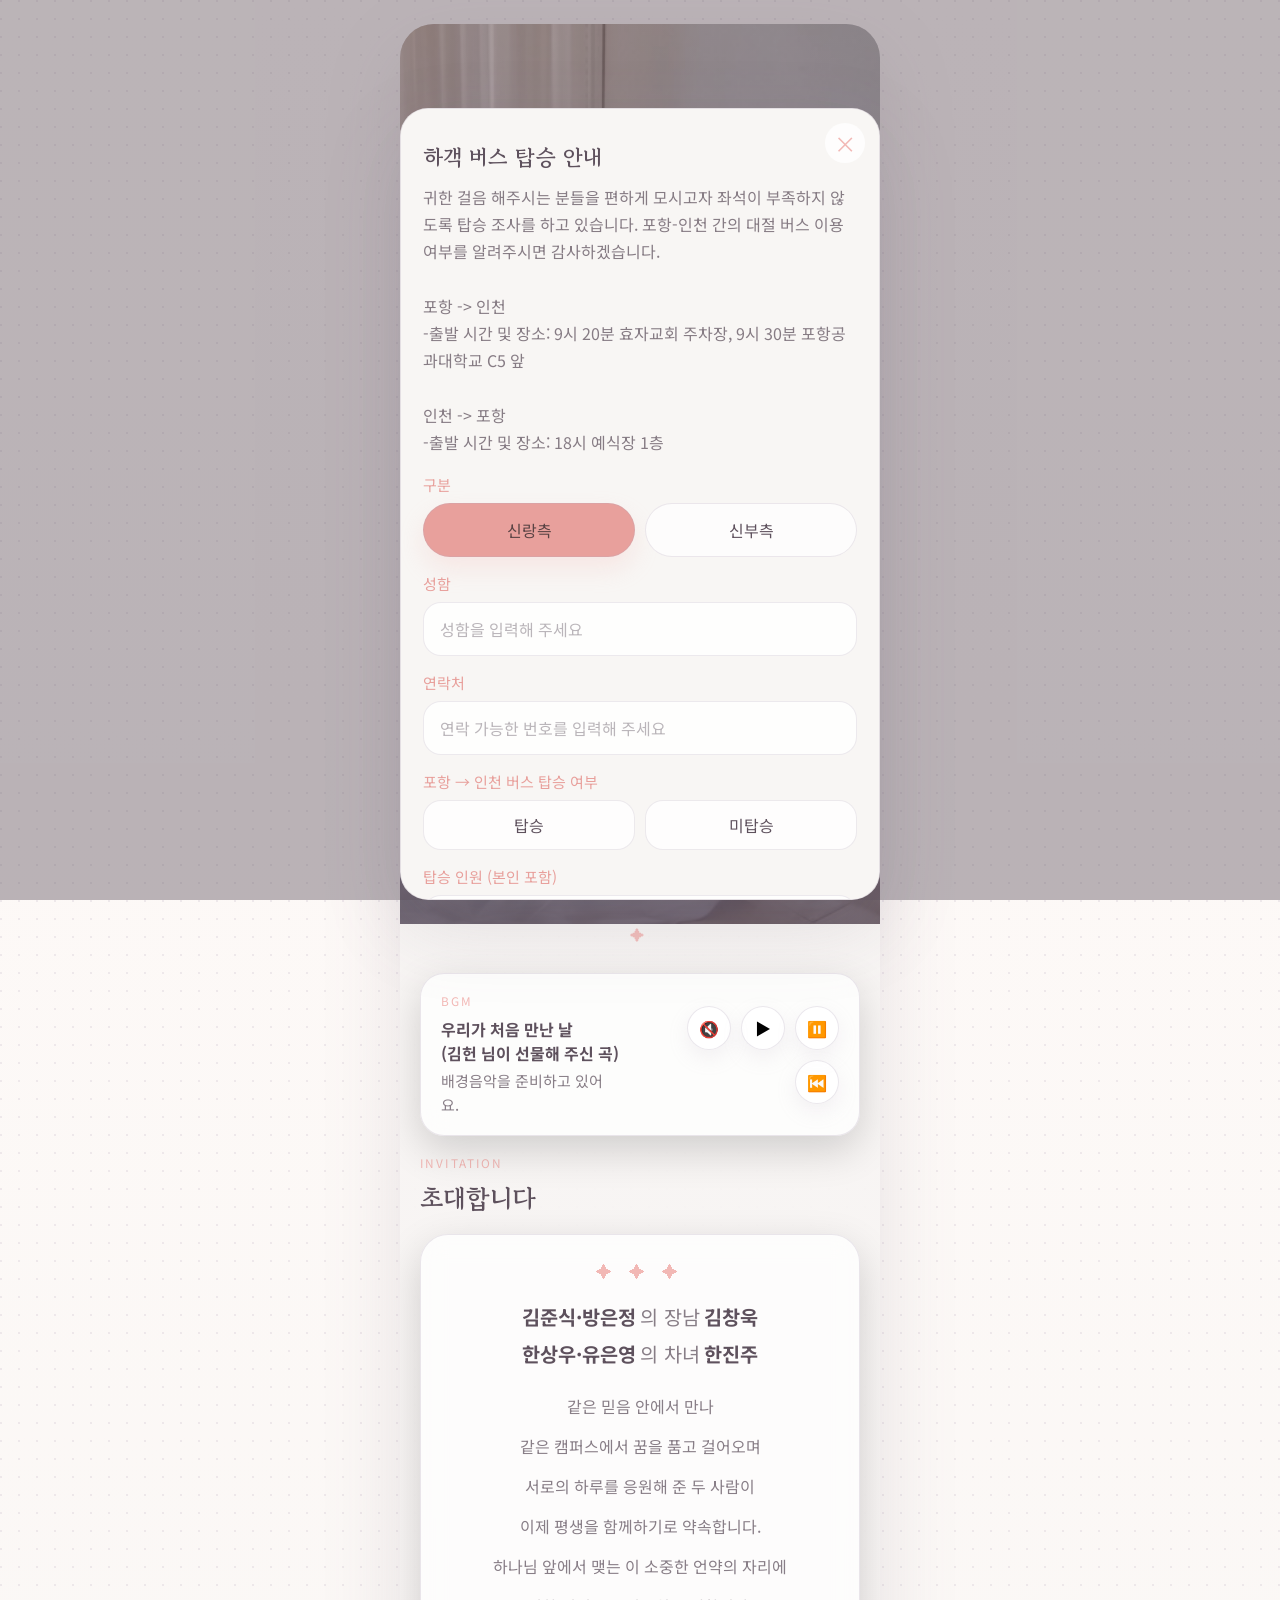
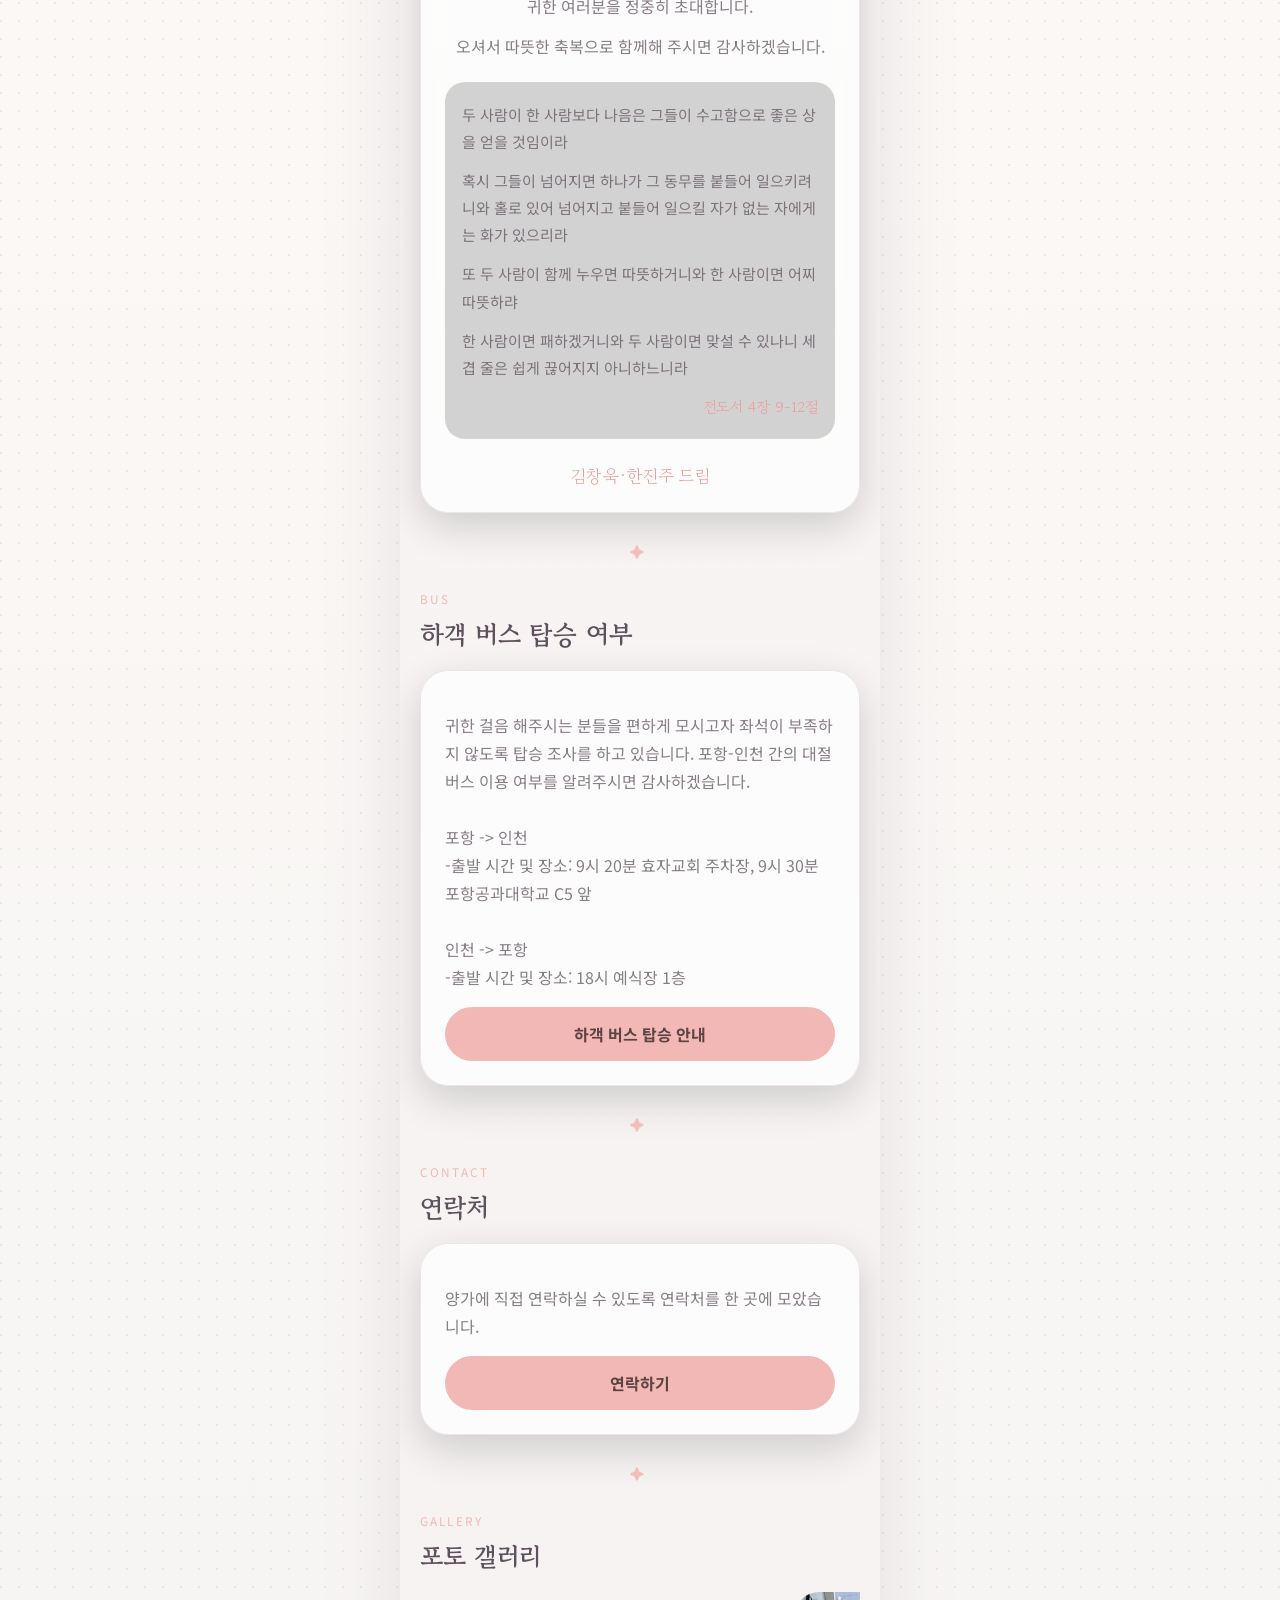
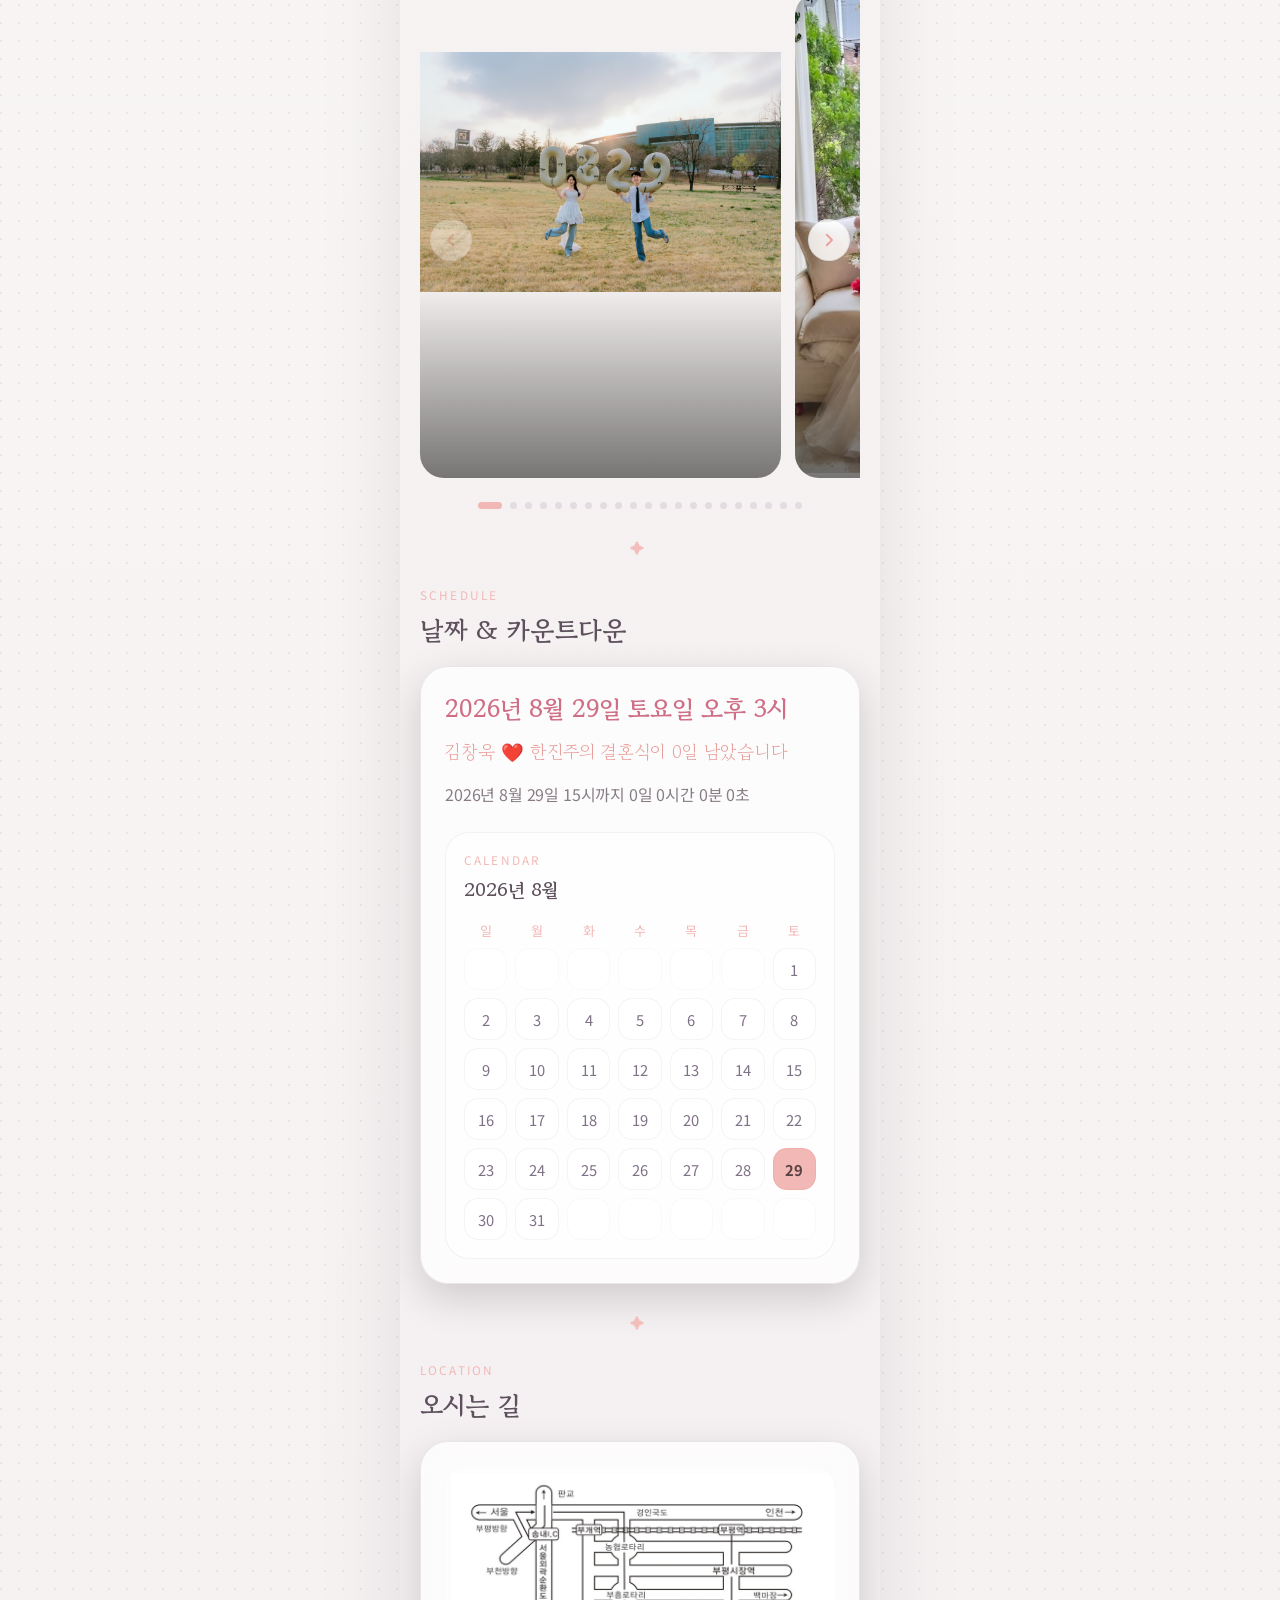
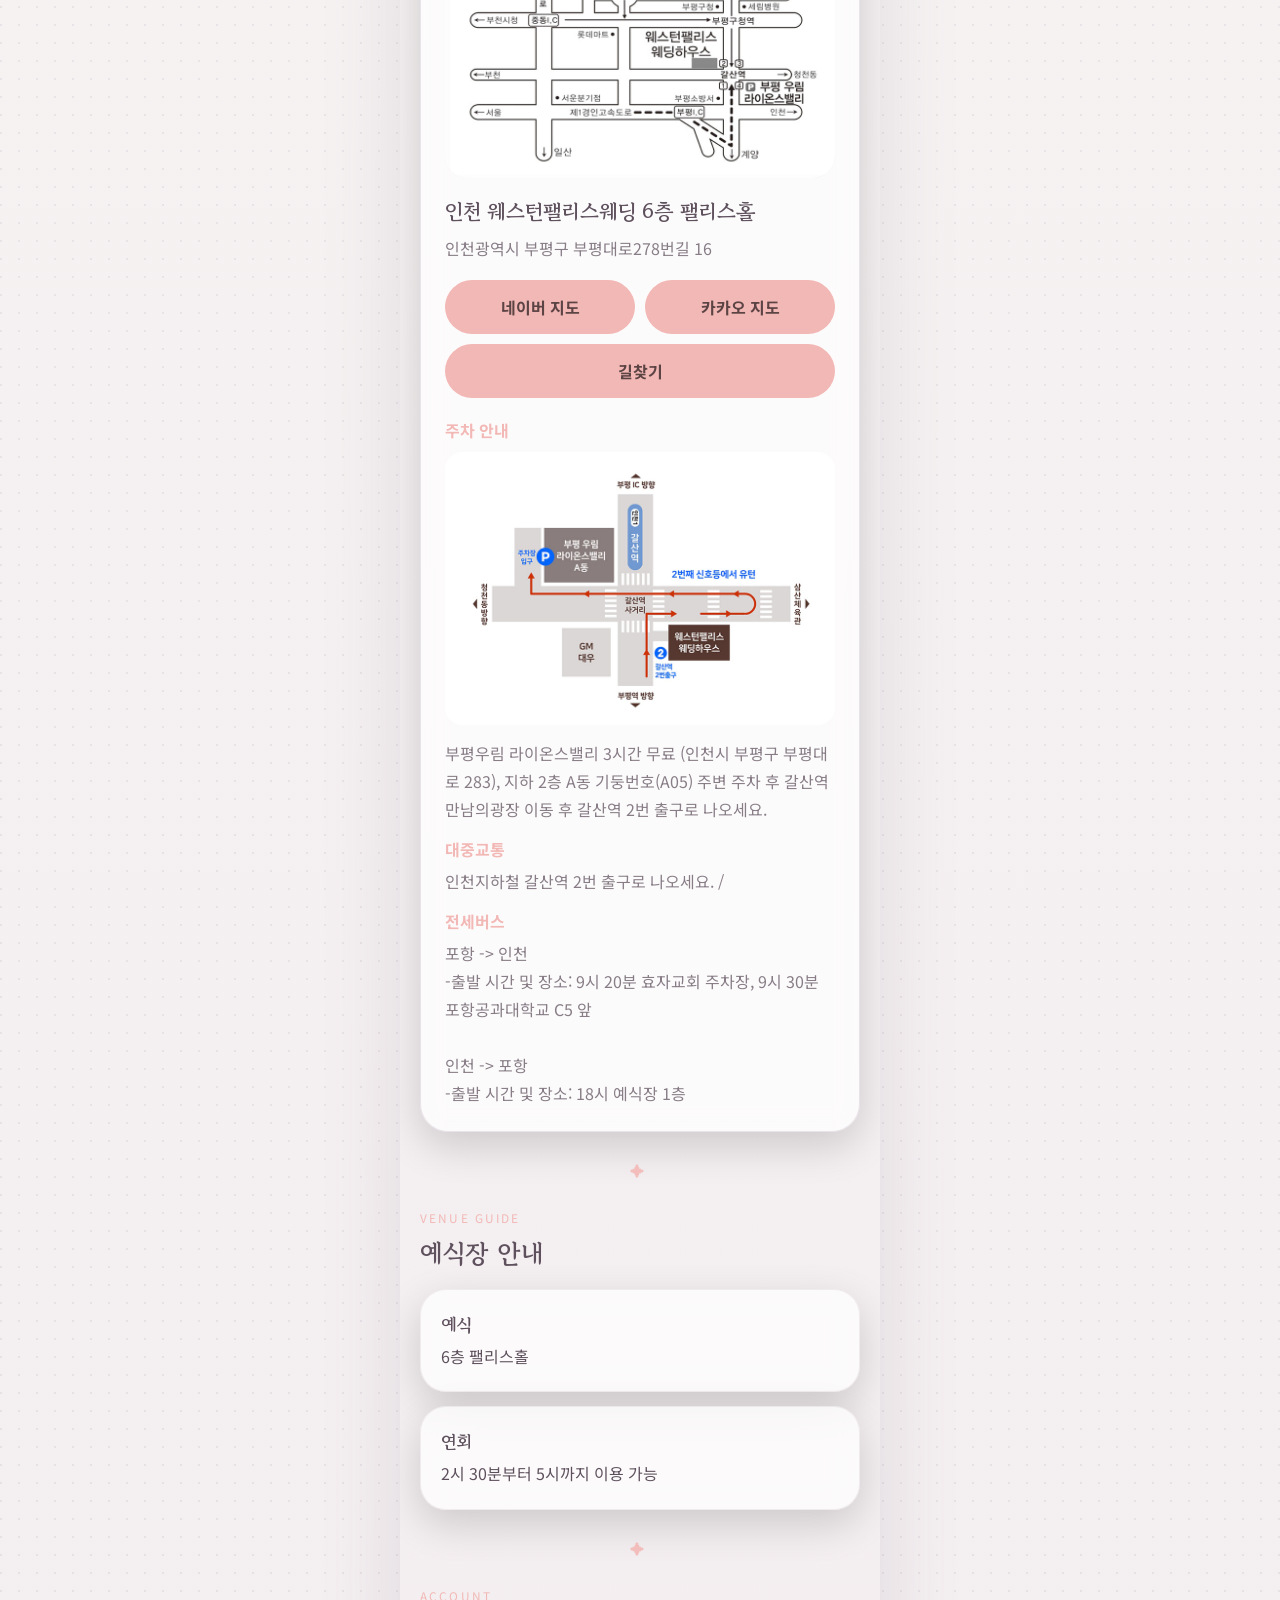
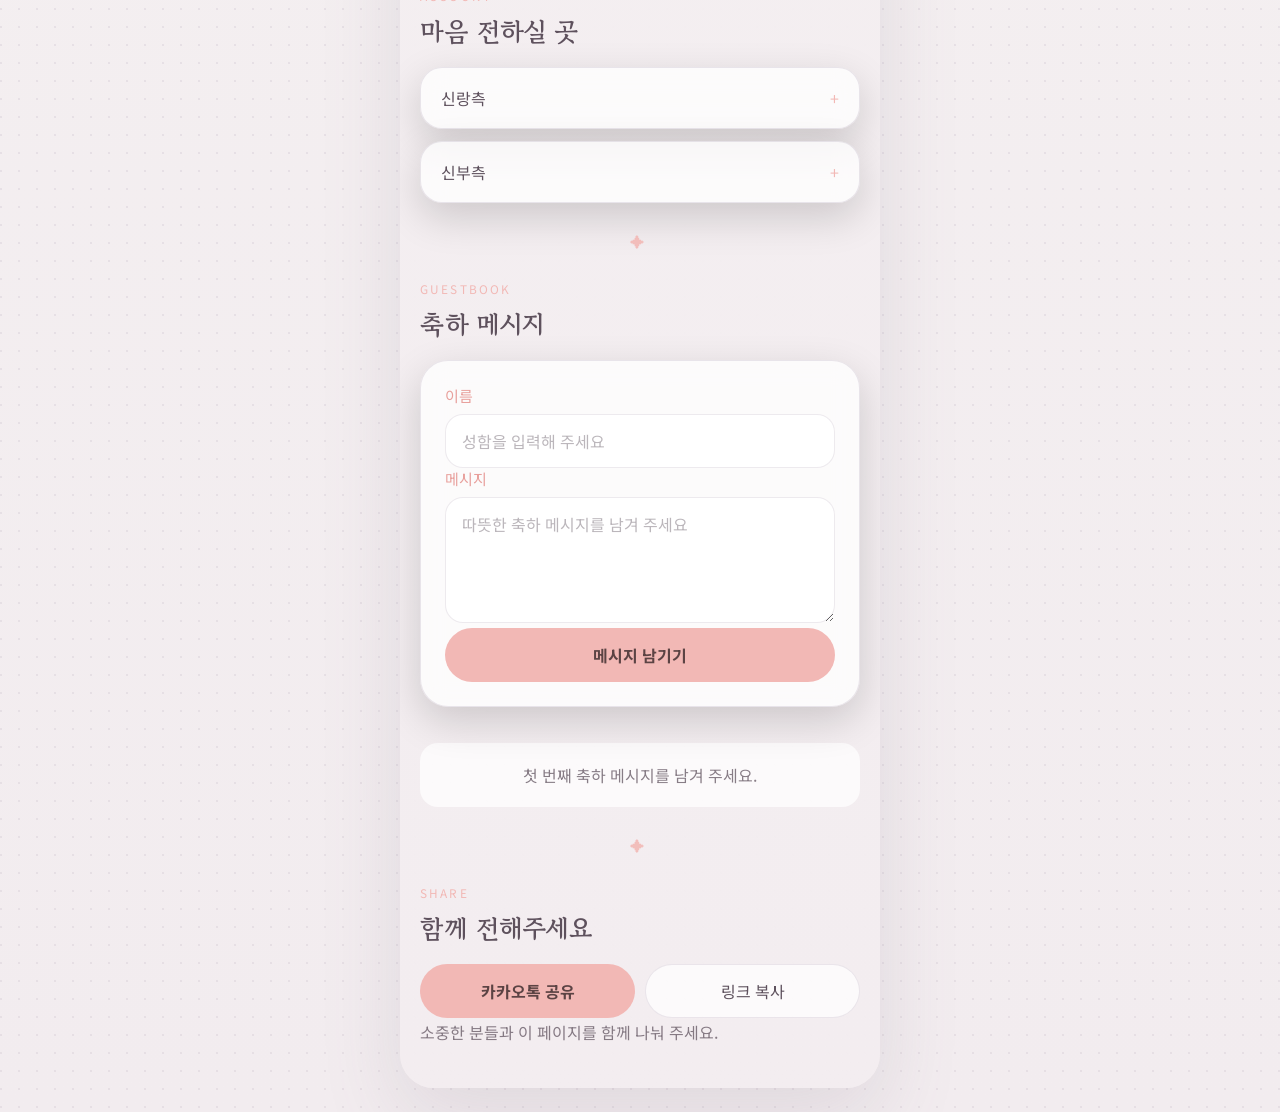
==== commit 1f35a87f: "remove contact preview badges" ====
--- a/index.html
+++ b/index.html
@@ -104,10 +104,6 @@
           <p class="section-copy">
             양가에 직접 연락하실 수 있도록 연락처를 한 곳에 모았습니다.
           </p>
-          <div class="dual-badges">
-            <span id="contactBadgeGroom">신랑측</span>
-            <span id="contactBadgeBride">신부측</span>
-          </div>
           <button class="primary-button" id="openContactModal" type="button">연락하기</button>
         </div>
       </section>
--- a/styles.css
+++ b/styles.css
@@ -339,14 +339,6 @@
   font-size: 1.08rem;
 }
 
-.dual-badges {
-  display: flex;
-  gap: 10px;
-  margin: 18px 0 22px;
-  flex-wrap: wrap;
-}
-
-.dual-badges span,
 .side-chip {
   display: inline-flex;
   align-items: center;
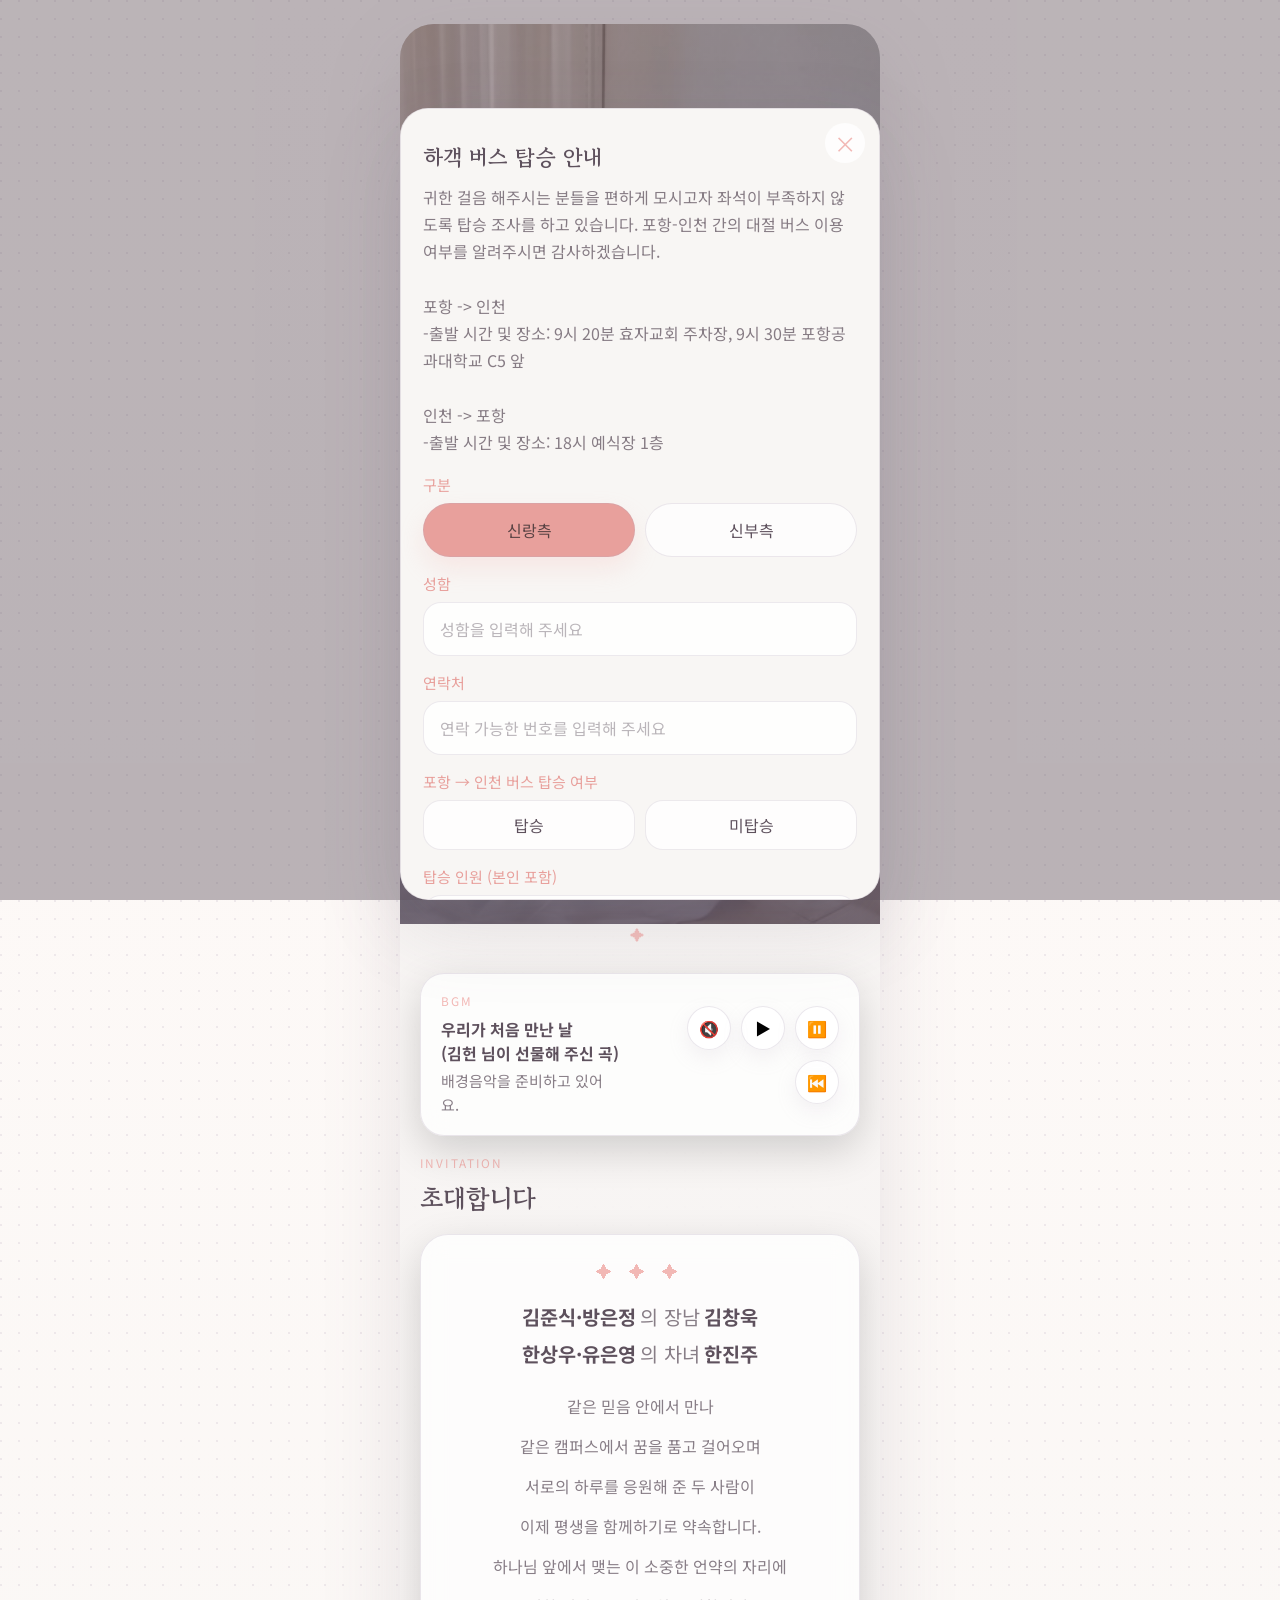
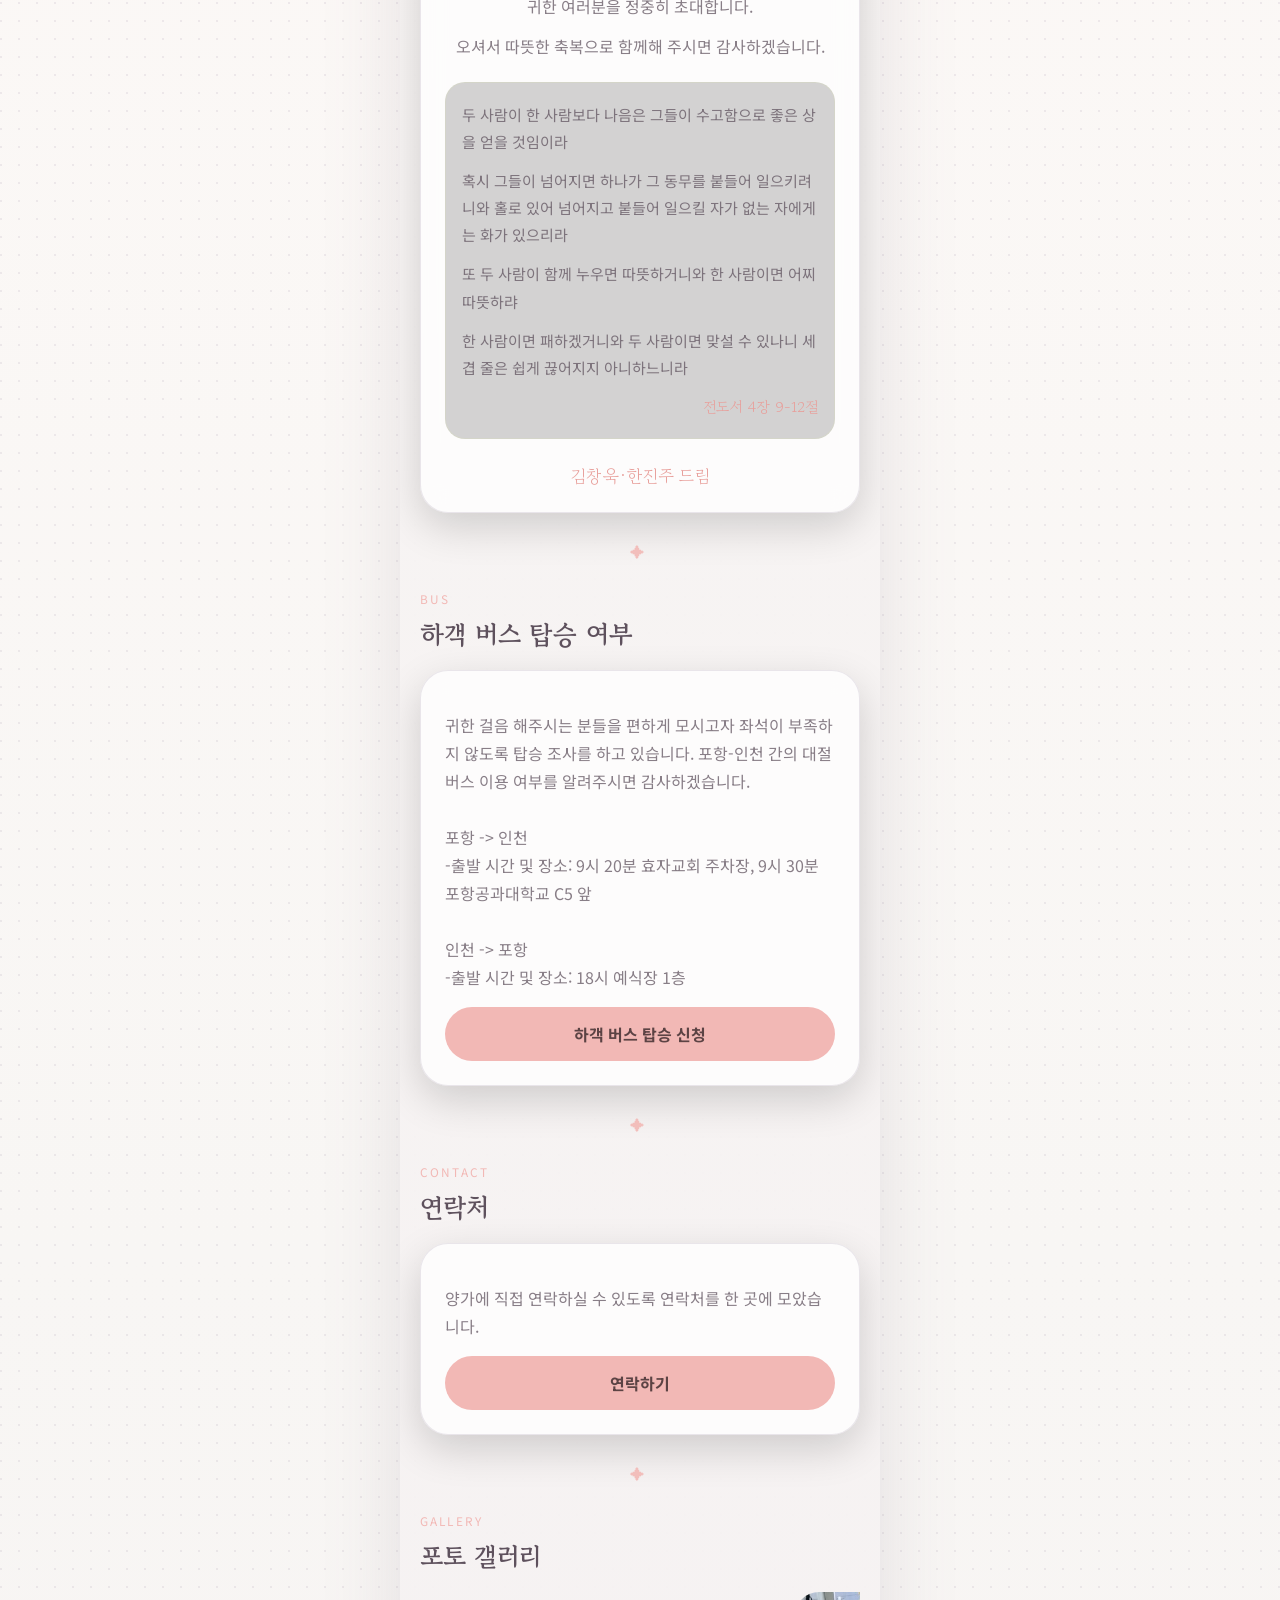
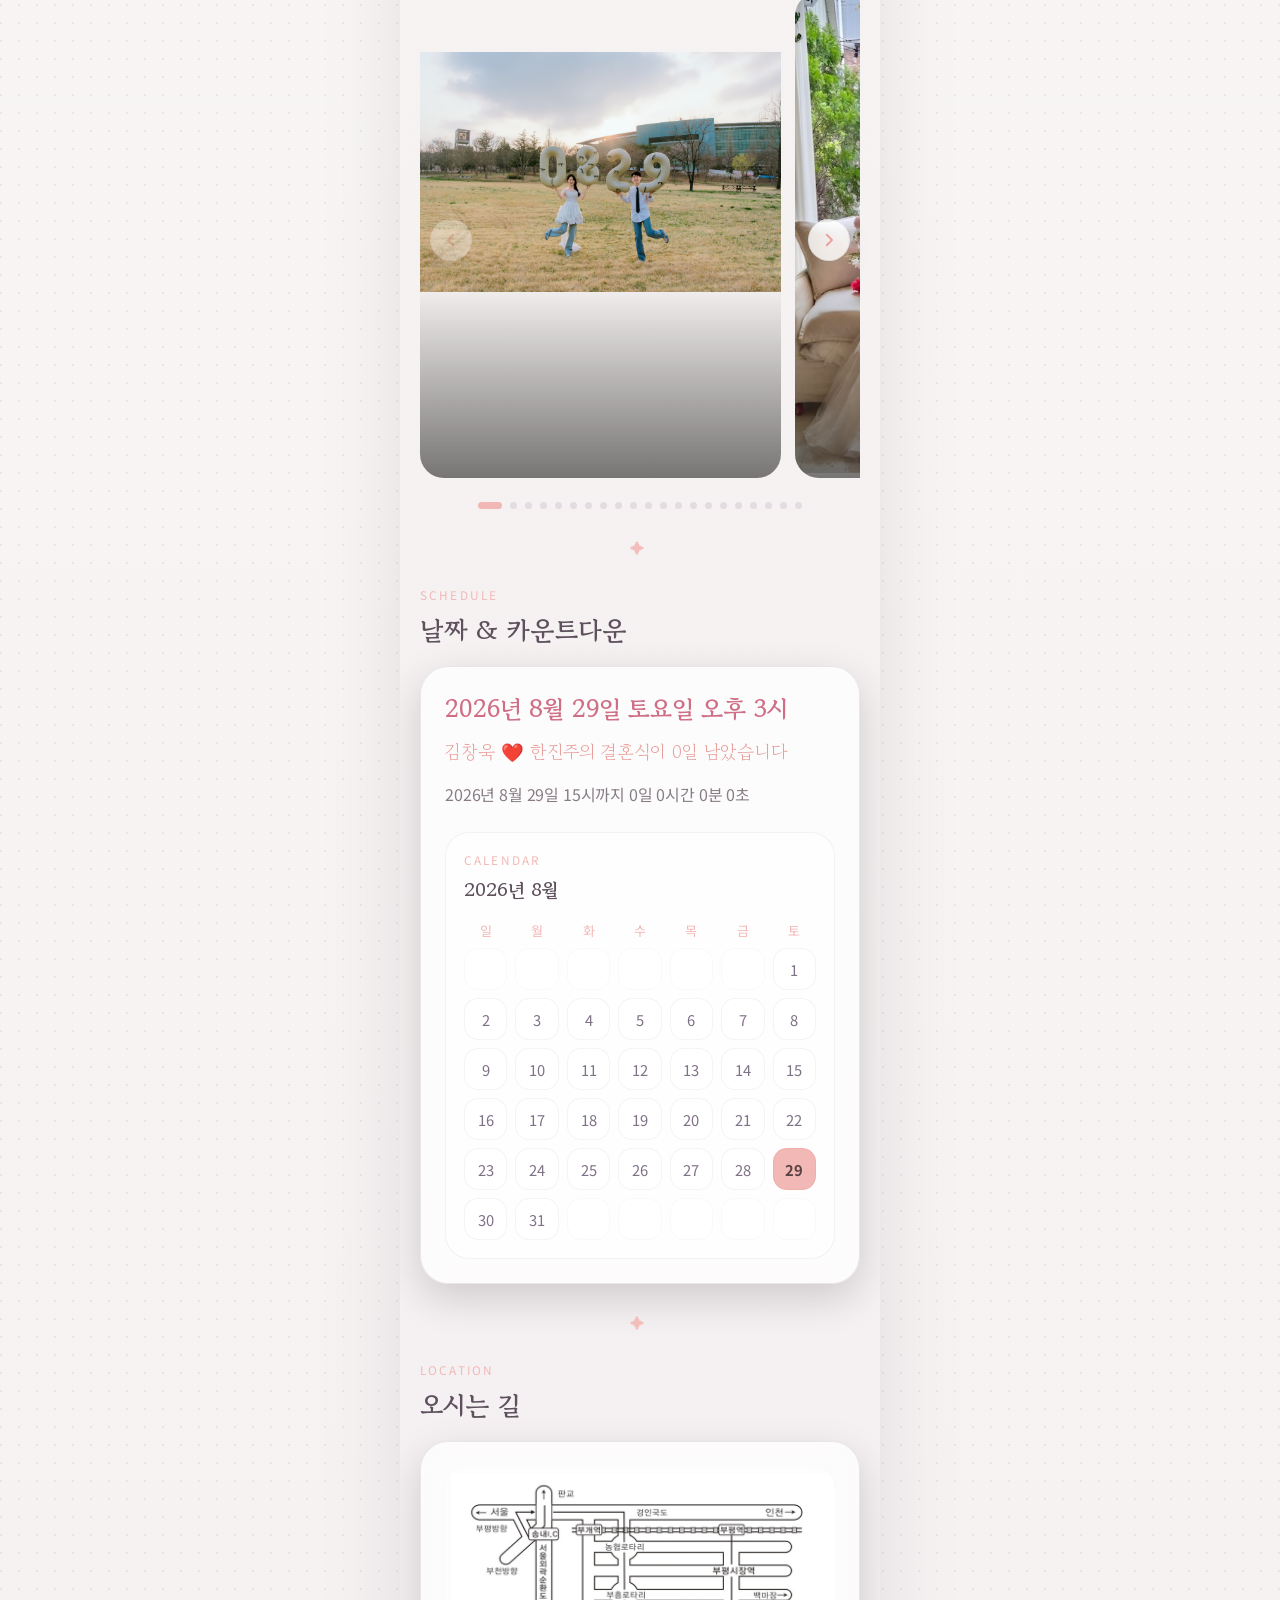
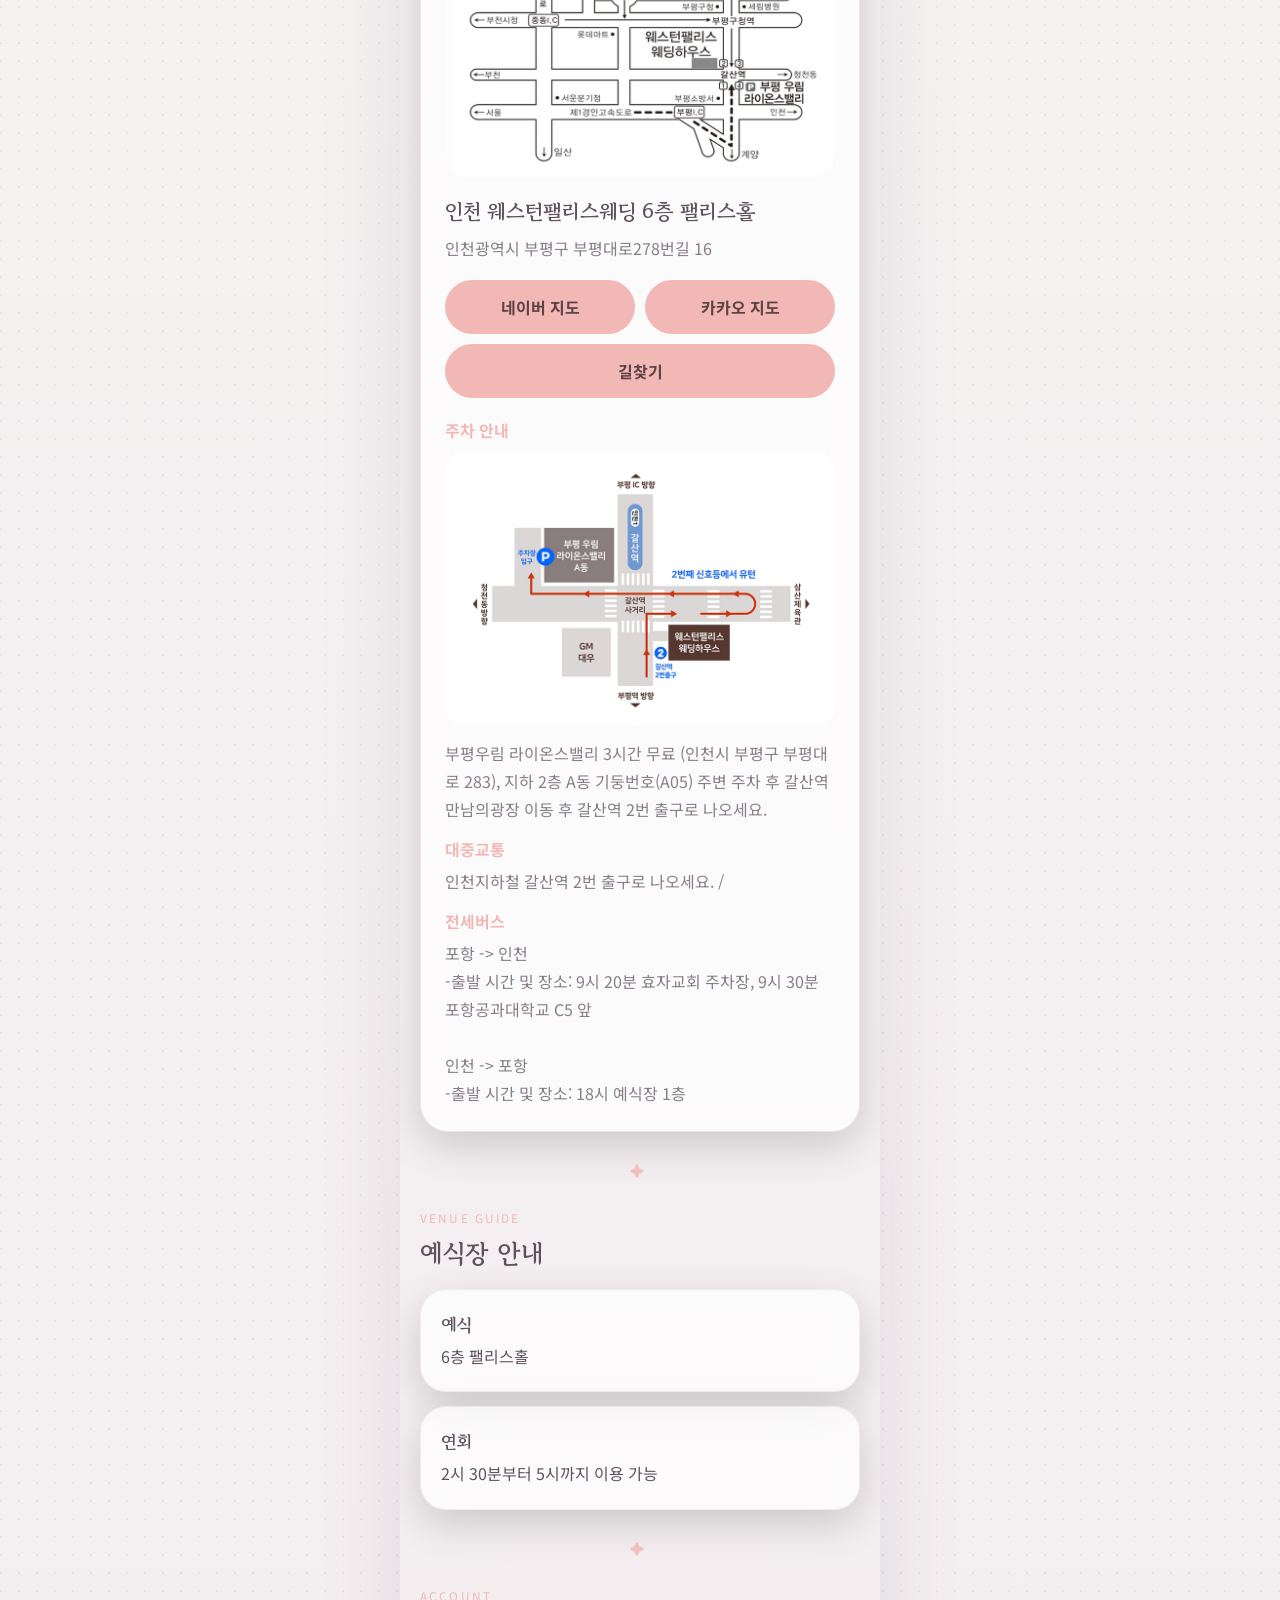
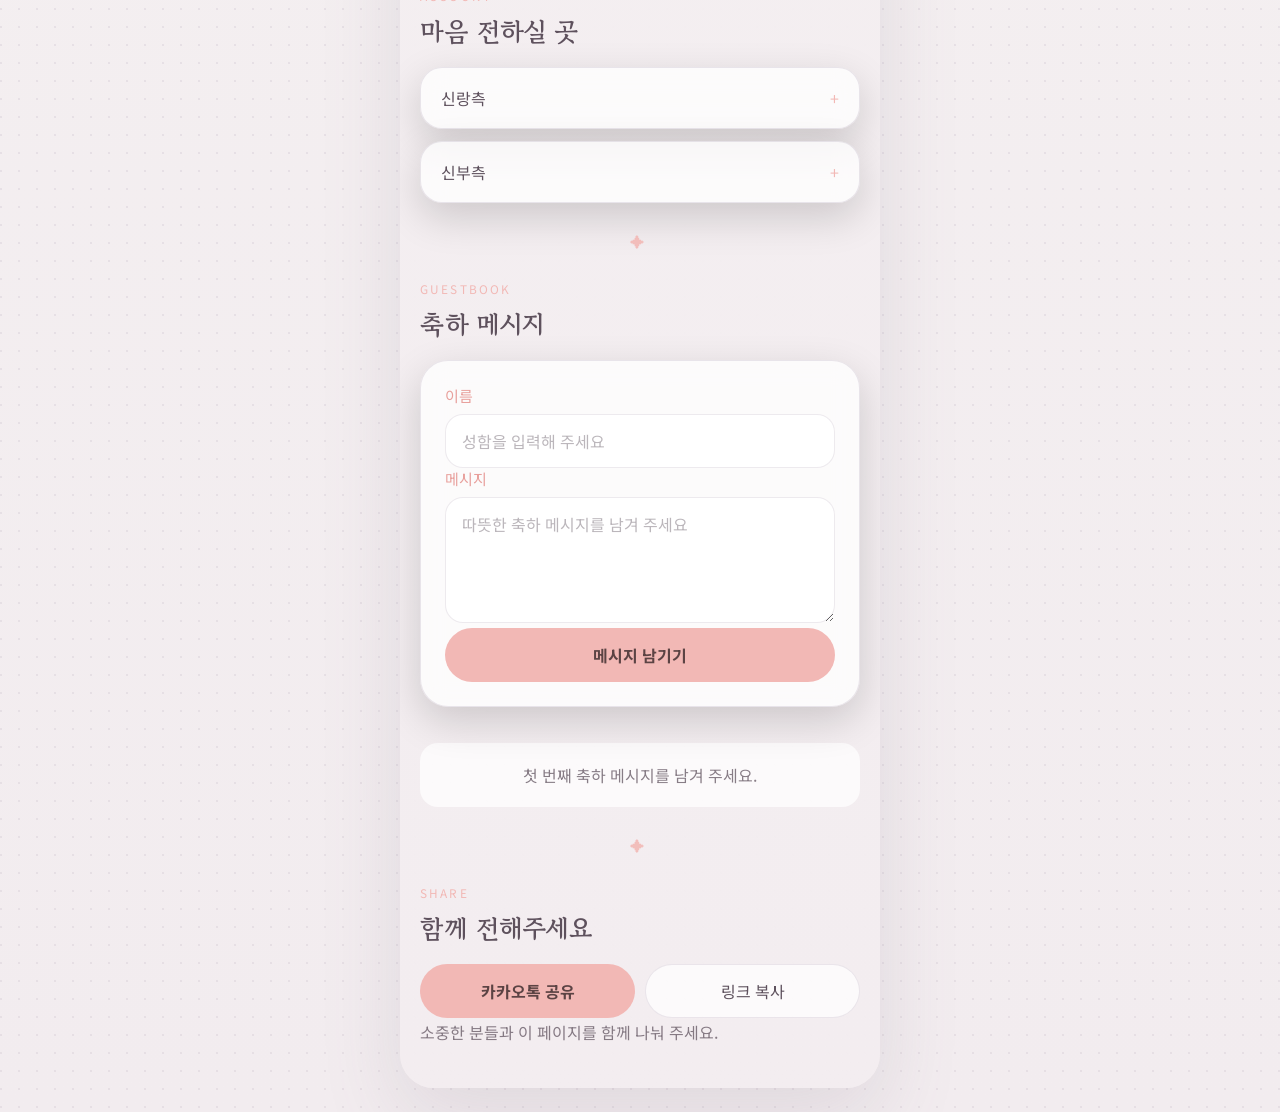
==== commit b26a828b: "rename bus application button" ====
--- a/index.html
+++ b/index.html
@@ -89,7 +89,7 @@
             귀한 걸음 해주시는 분들을 편하게 모시고자 좌석이 부족하지 않도록 탑승 조사를 하고 있습니다.
             포항-인천 간의 대절 버스 이용 여부를 알려주시면 감사하겠습니다.
           </p>
-          <button class="primary-button" id="openBusModal" type="button">하객 버스 탑승 안내</button>
+          <button class="primary-button" id="openBusModal" type="button">하객 버스 탑승 신청</button>
         </article>
       </section>
 
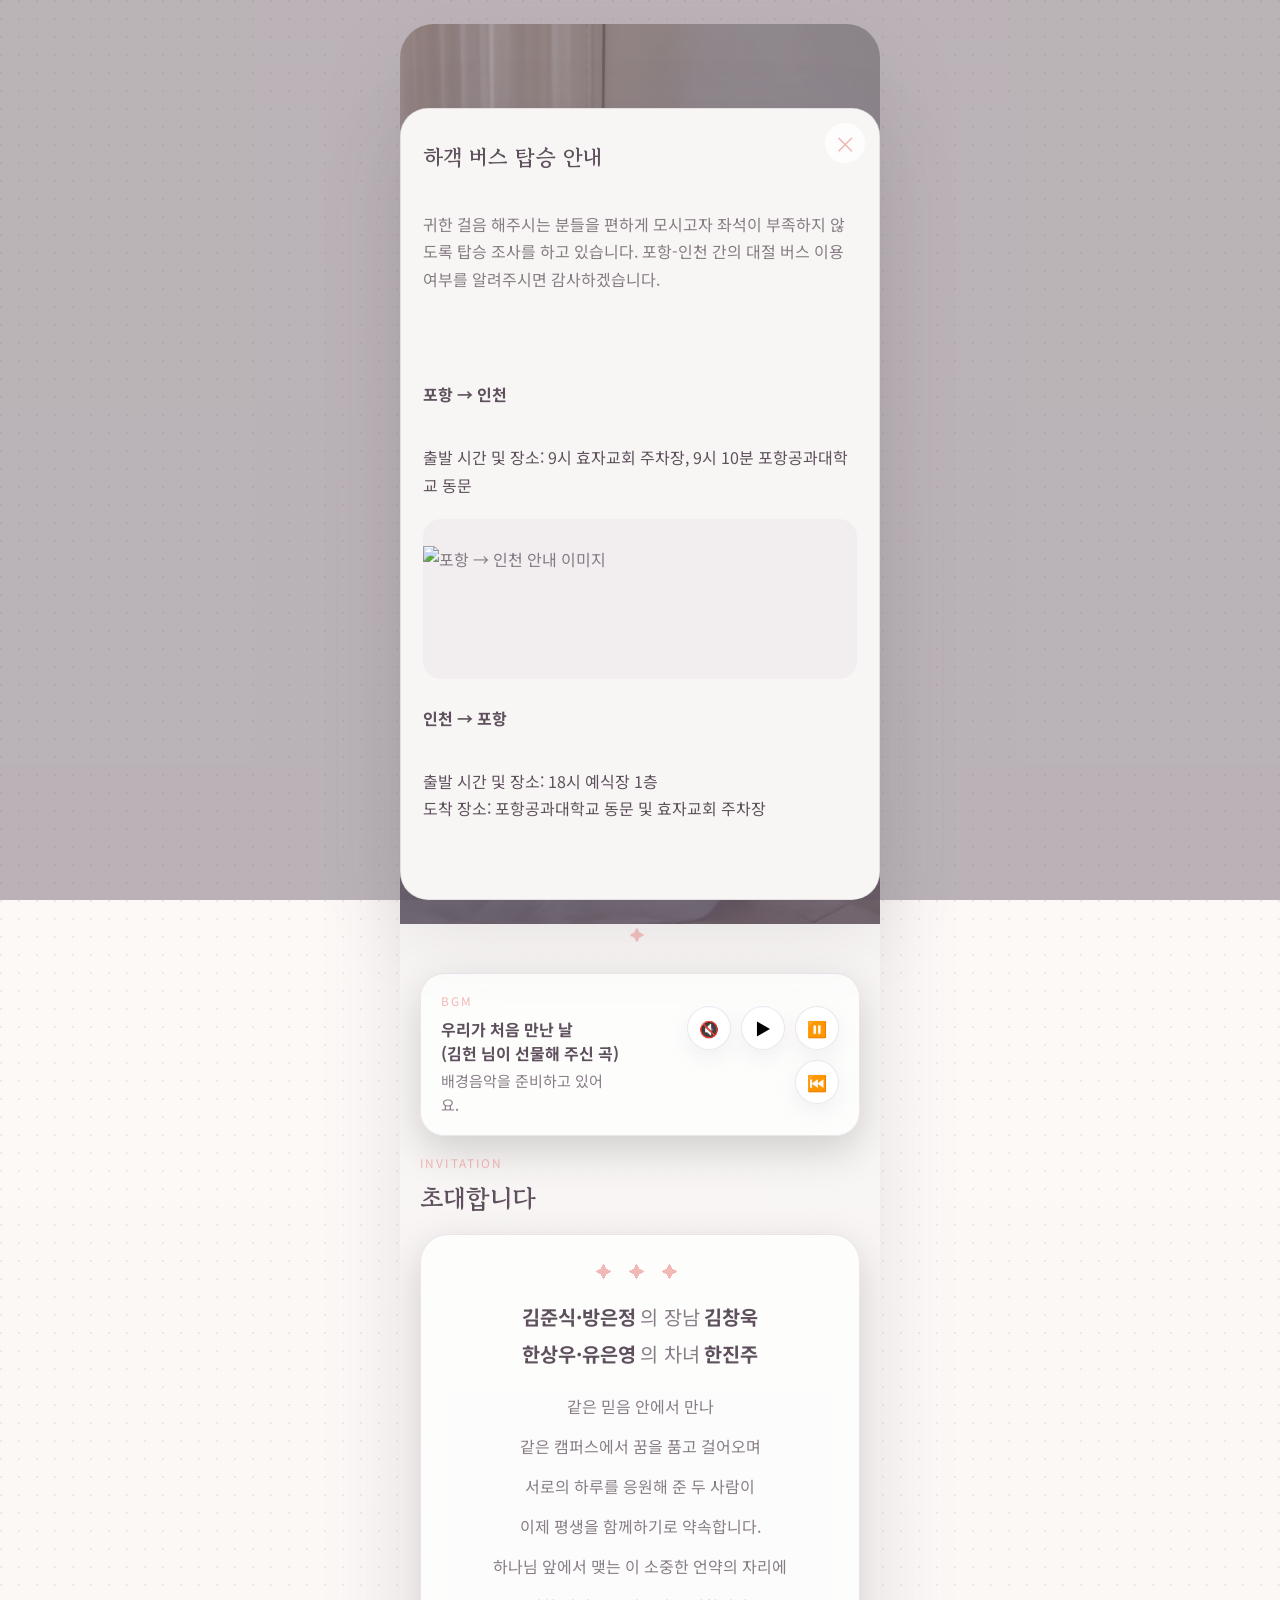
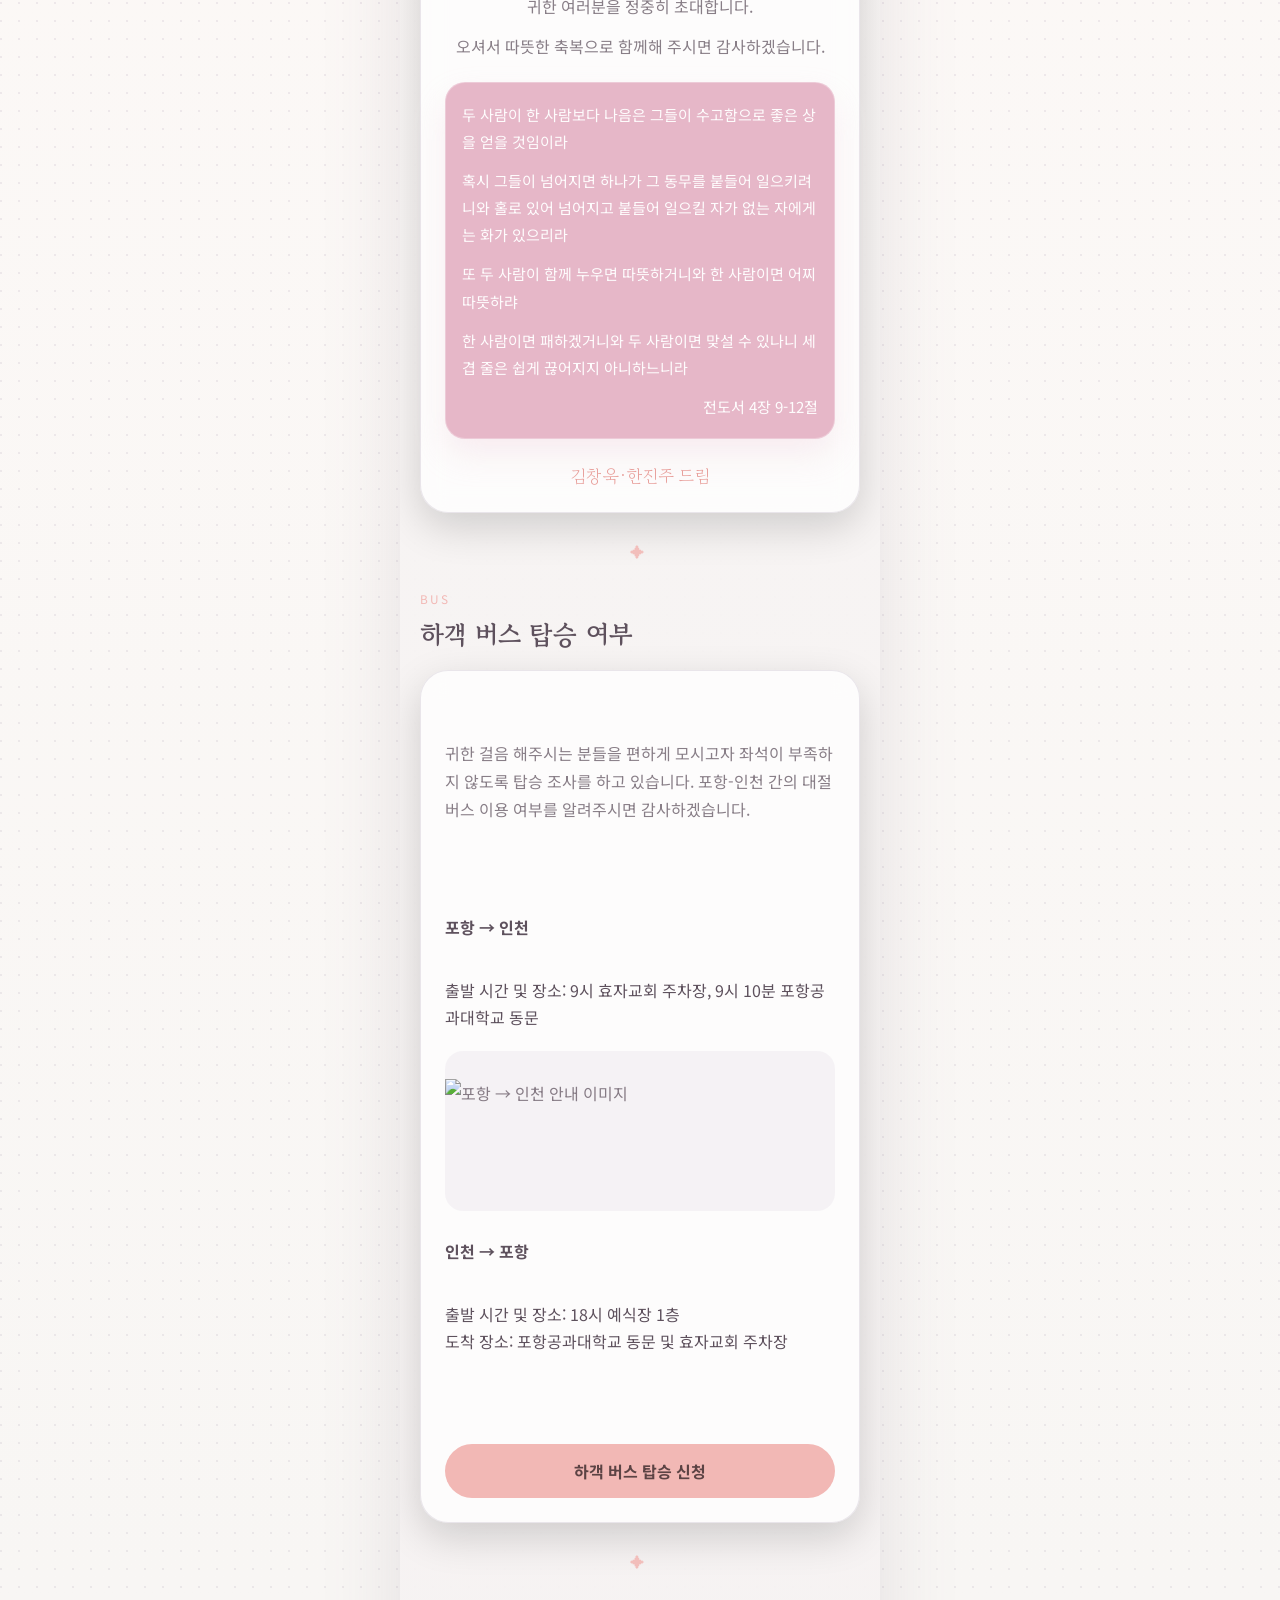
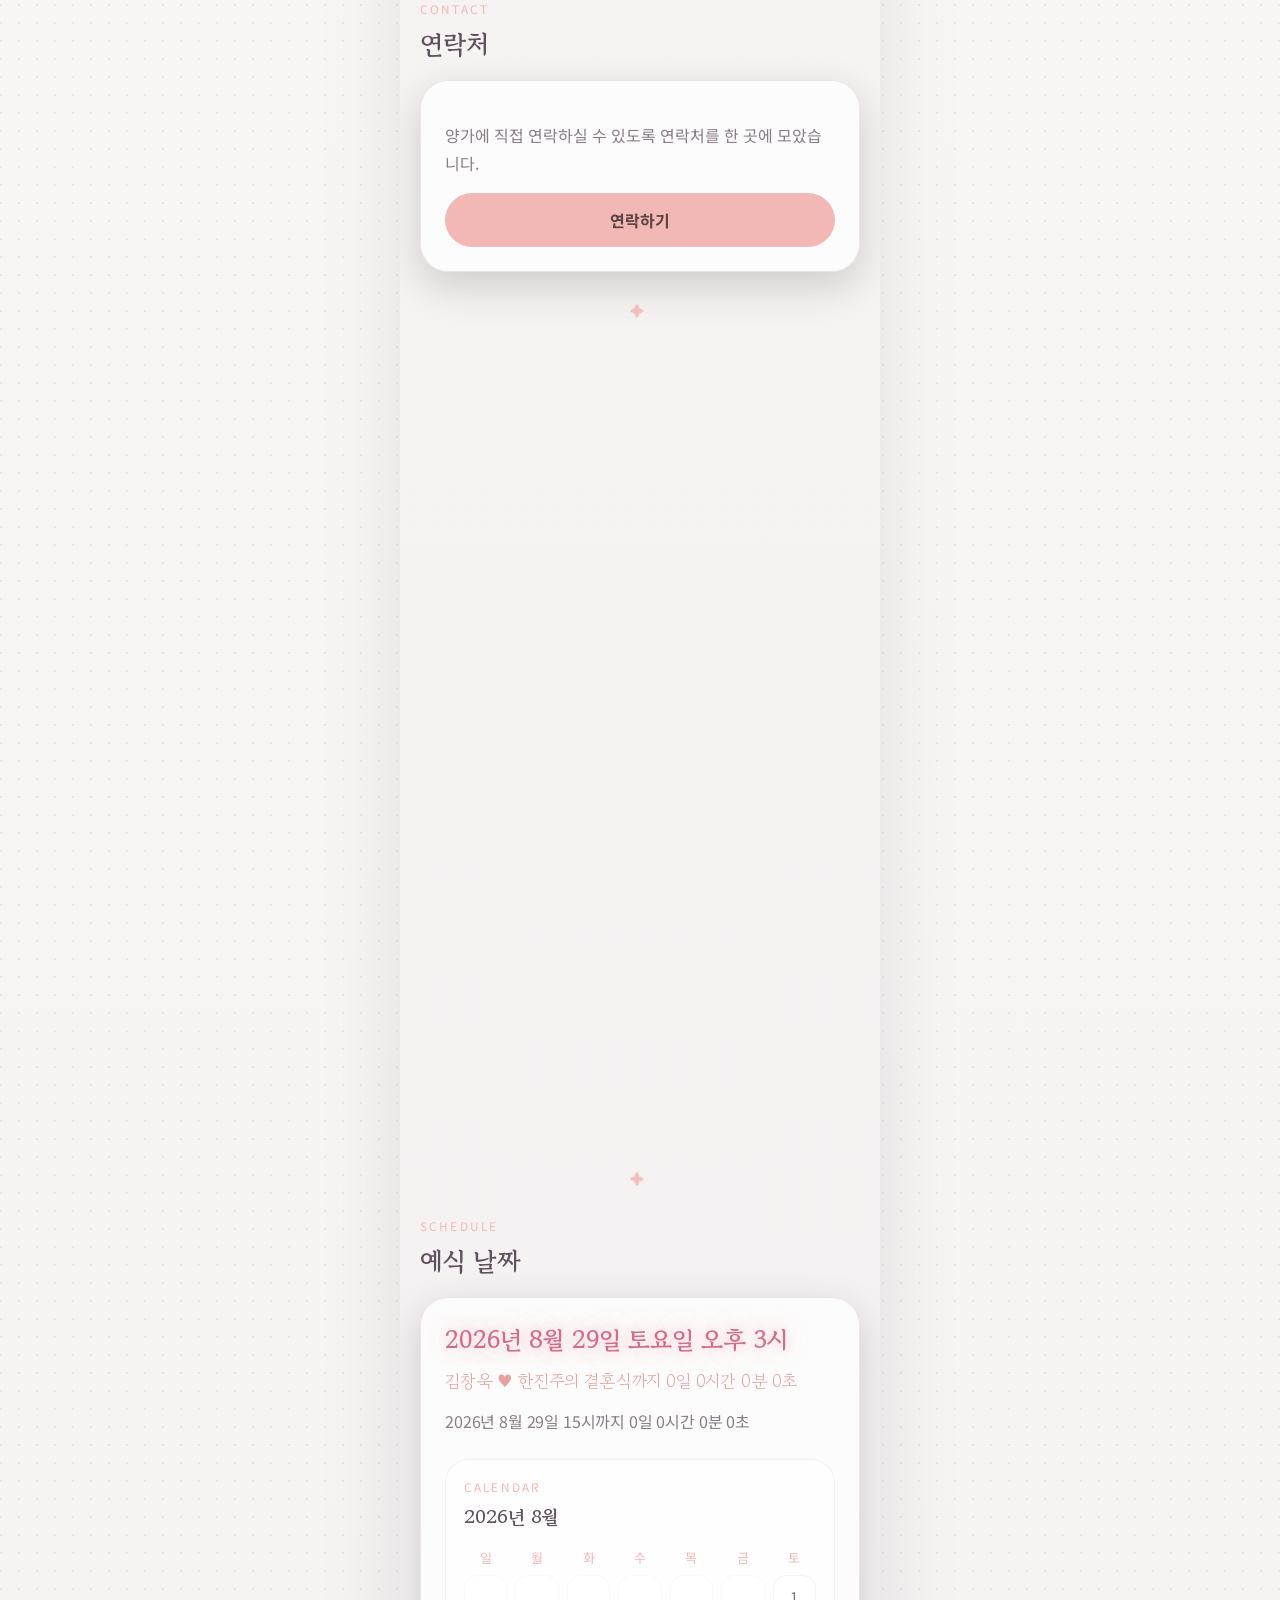
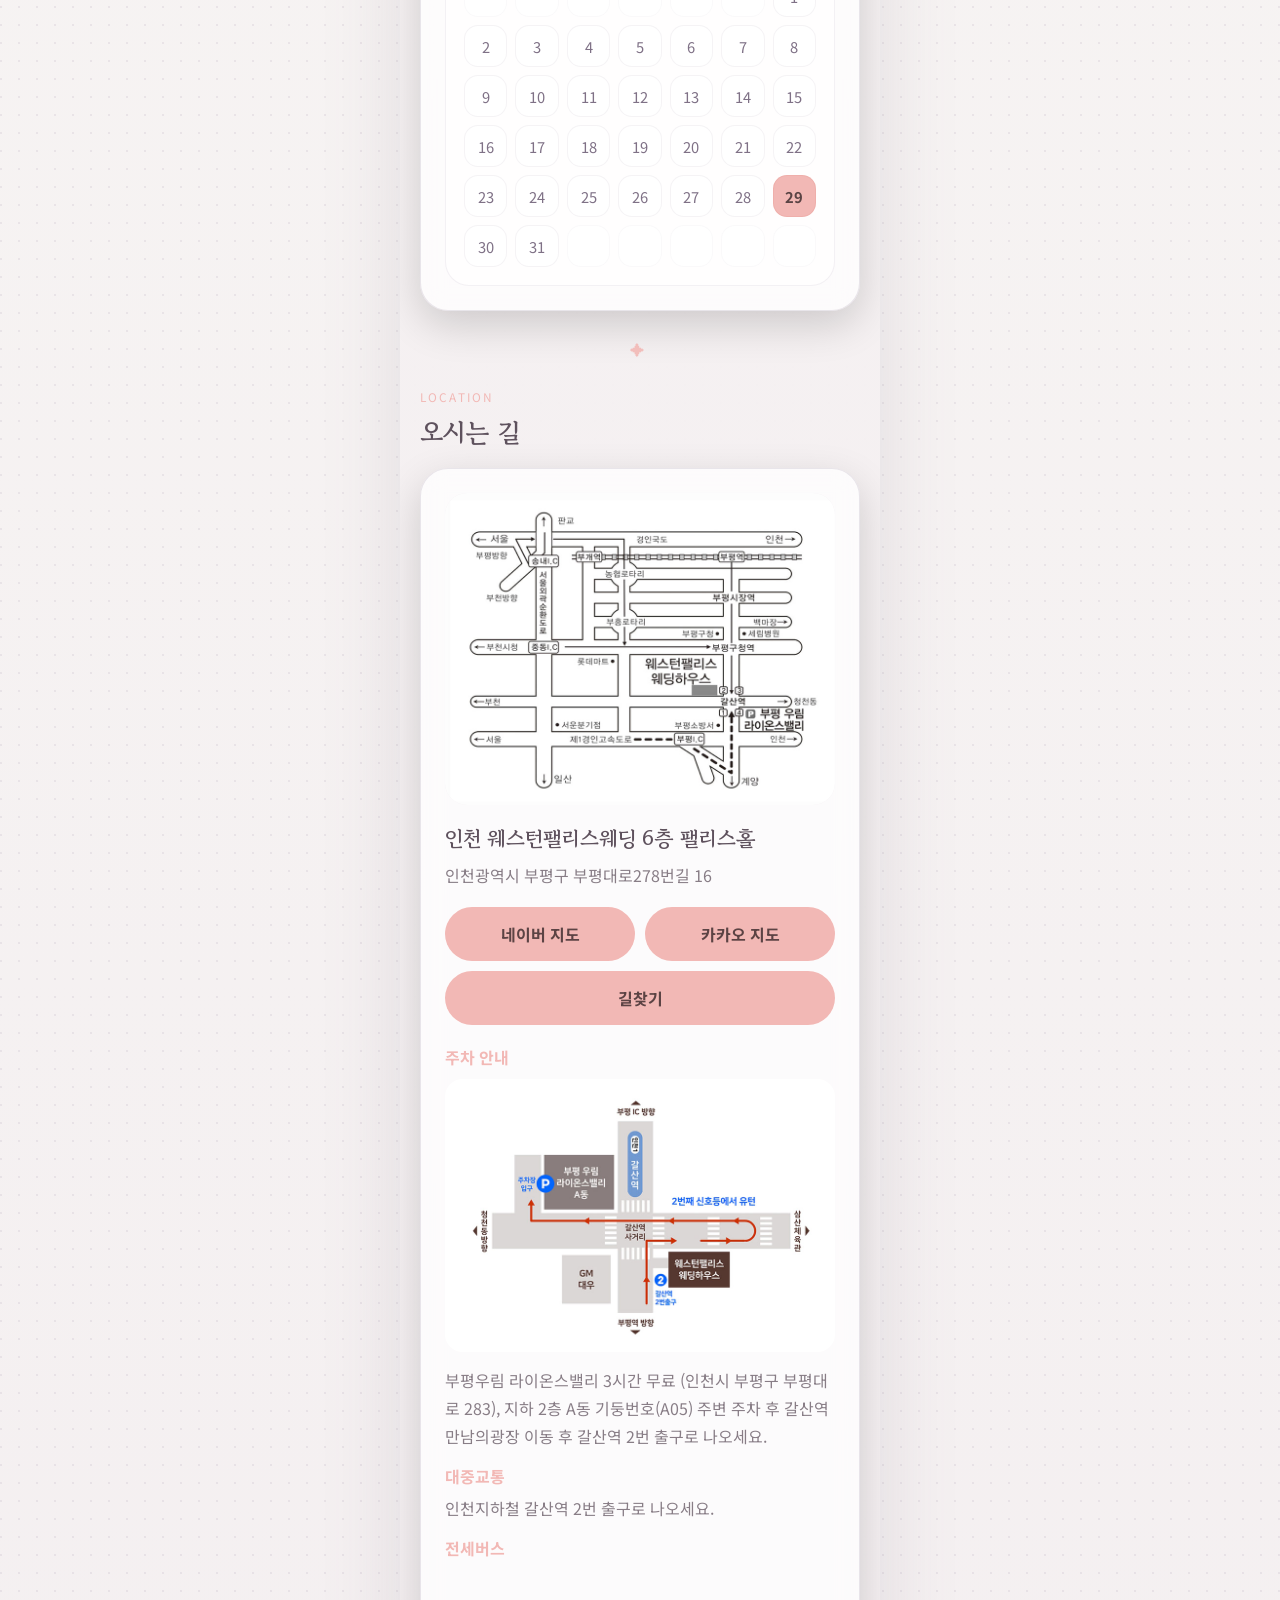
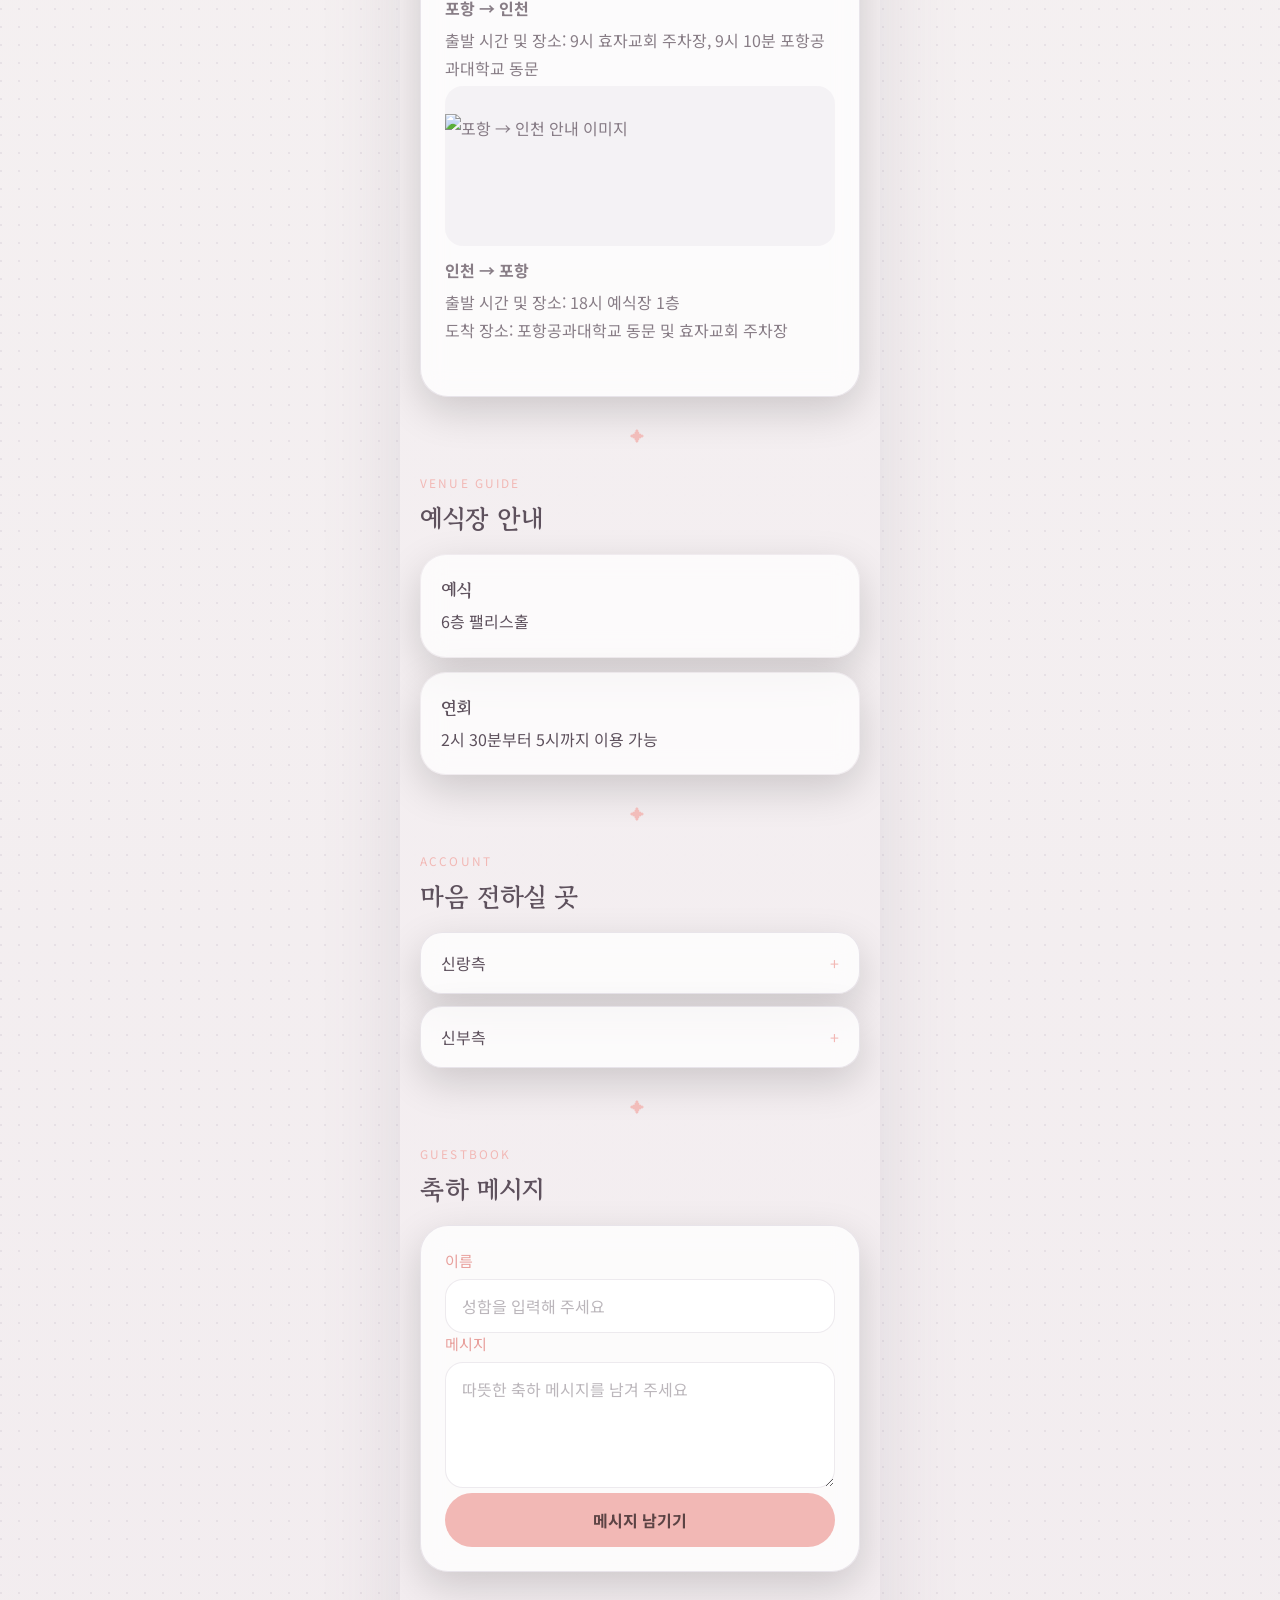
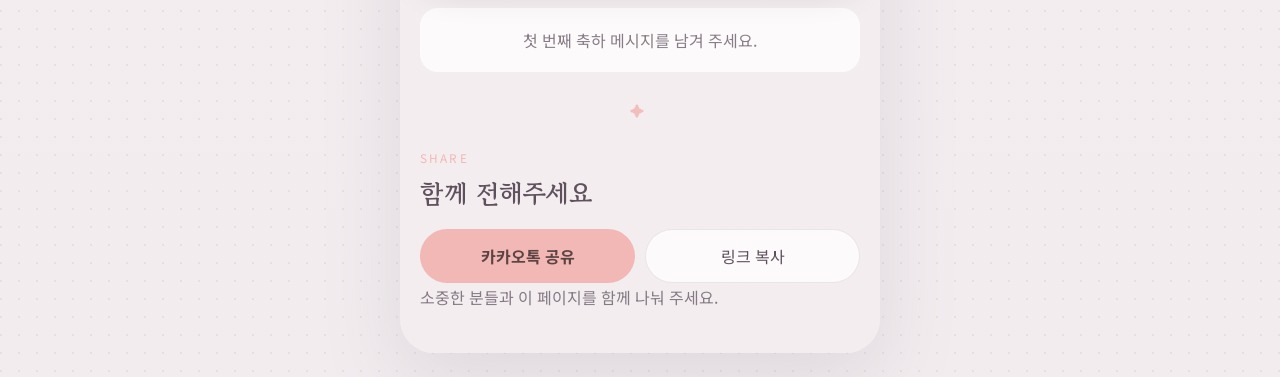
==== commit f2abd457: "update wedding date countdown section" ====
--- a/index.html
+++ b/index.html
@@ -136,7 +136,7 @@
       <section class="section reveal" id="scheduleSection">
         <div class="section-heading">
           <p class="section-label">Schedule</p>
-          <h2>날짜 &amp; 카운트다운</h2>
+          <h2>예식 날짜</h2>
         </div>
         <article class="glass-card countdown-card">
           <p class="countdown-date" id="countdownDate"></p>
--- a/styles.css
+++ b/styles.css
@@ -314,8 +314,9 @@
 .invitation-message__verse {
   padding: 18px 16px;
   border-radius: 20px;
-  background: rgba(20, 20, 18, 0.18);
-  border: 1px solid rgba(216, 229, 146, 0.14);
+  background: #e6b7c8;
+  border: 1px solid rgba(255, 255, 255, 0.28);
+  box-shadow: 0 16px 32px rgba(230, 183, 200, 0.24);
   text-align: left;
 }
 
@@ -323,12 +324,15 @@
   margin: 0 0 12px;
   font-size: 0.94rem;
   line-height: 1.8;
+  color: rgba(255, 255, 255, 0.96);
 }
 
 .invitation-message__reference {
   margin-top: 16px;
-  color: var(--accent-strong);
-  font-family: 'Gowun Batang', serif;
+  color: rgba(255, 255, 255, 0.96);
+  font-family: inherit;
+  font-size: 0.94rem;
+  line-height: 1.8;
   text-align: right;
 }
 
@@ -414,7 +418,7 @@
 .gallery-track {
   display: grid;
   grid-auto-flow: column;
-  grid-auto-columns: 82%;
+  grid-auto-columns: 100%;
   gap: 14px;
   overflow-x: auto;
   padding-bottom: 10px;
@@ -475,12 +479,13 @@
   border-radius: 24px;
   overflow: hidden;
   position: relative;
-  min-height: 360px;
+  height: clamp(480px, 76vh, 680px);
 }
 
 .gallery-item-button {
+  display: block;
   width: 100%;
-  min-height: 360px;
+  height: 100%;
   padding: 0;
   border: 0;
   background: transparent;
@@ -611,14 +616,18 @@
   font-size: clamp(1.18rem, 4.8vw, 1.52rem);
   font-weight: 700;
   line-height: 1.45;
+  text-shadow:
+    0 0 10px rgba(255, 214, 230, 0.9),
+    0 0 22px rgba(232, 160, 156, 0.45),
+    0 0 34px rgba(232, 160, 156, 0.22);
 }
 
 .countdown-message {
   margin: 0;
   color: var(--accent-strong);
   font-family: 'Gowun Batang', serif;
-  font-size: clamp(0.98rem, 4vw, 1.14rem);
-  white-space: nowrap;
+  font-size: clamp(0.94rem, 3.7vw, 1.08rem);
+  line-height: 1.65;
   letter-spacing: -0.01em;
 }
 
@@ -713,6 +722,41 @@
 
 .info-list p {
   white-space: pre-line;
+}
+
+.charter-bus-list {
+  display: grid;
+  gap: 10px;
+}
+
+.charter-bus-item {
+  display: grid;
+  gap: 4px;
+}
+
+.charter-bus-item__title {
+  font-weight: 700;
+  color: var(--text-main);
+}
+
+.charter-bus-item__description {
+  color: var(--text-main);
+  line-height: 1.7;
+  white-space: pre-line;
+}
+
+.charter-bus-item__image {
+  min-height: 160px;
+  overflow: hidden;
+  border-radius: 18px;
+  background: rgba(230, 222, 231, 0.35);
+}
+
+.charter-bus-item__image img,
+.charter-bus-item__image .image-placeholder {
+  width: 100%;
+  height: 100%;
+  object-fit: cover;
 }
 
 .guide-grid {
@@ -1123,6 +1167,11 @@
 #busSectionCopy,
 #busModalDescription {
   white-space: pre-line;
+}
+
+.bus-copy-intro {
+  display: block;
+  margin-bottom: 18px;
 }
 
 .contact-column h4 {
@@ -1282,7 +1331,7 @@
   }
 
   .gallery-track {
-    grid-auto-columns: 88%;
+    grid-auto-columns: 100%;
   }
 
   .contact-columns,
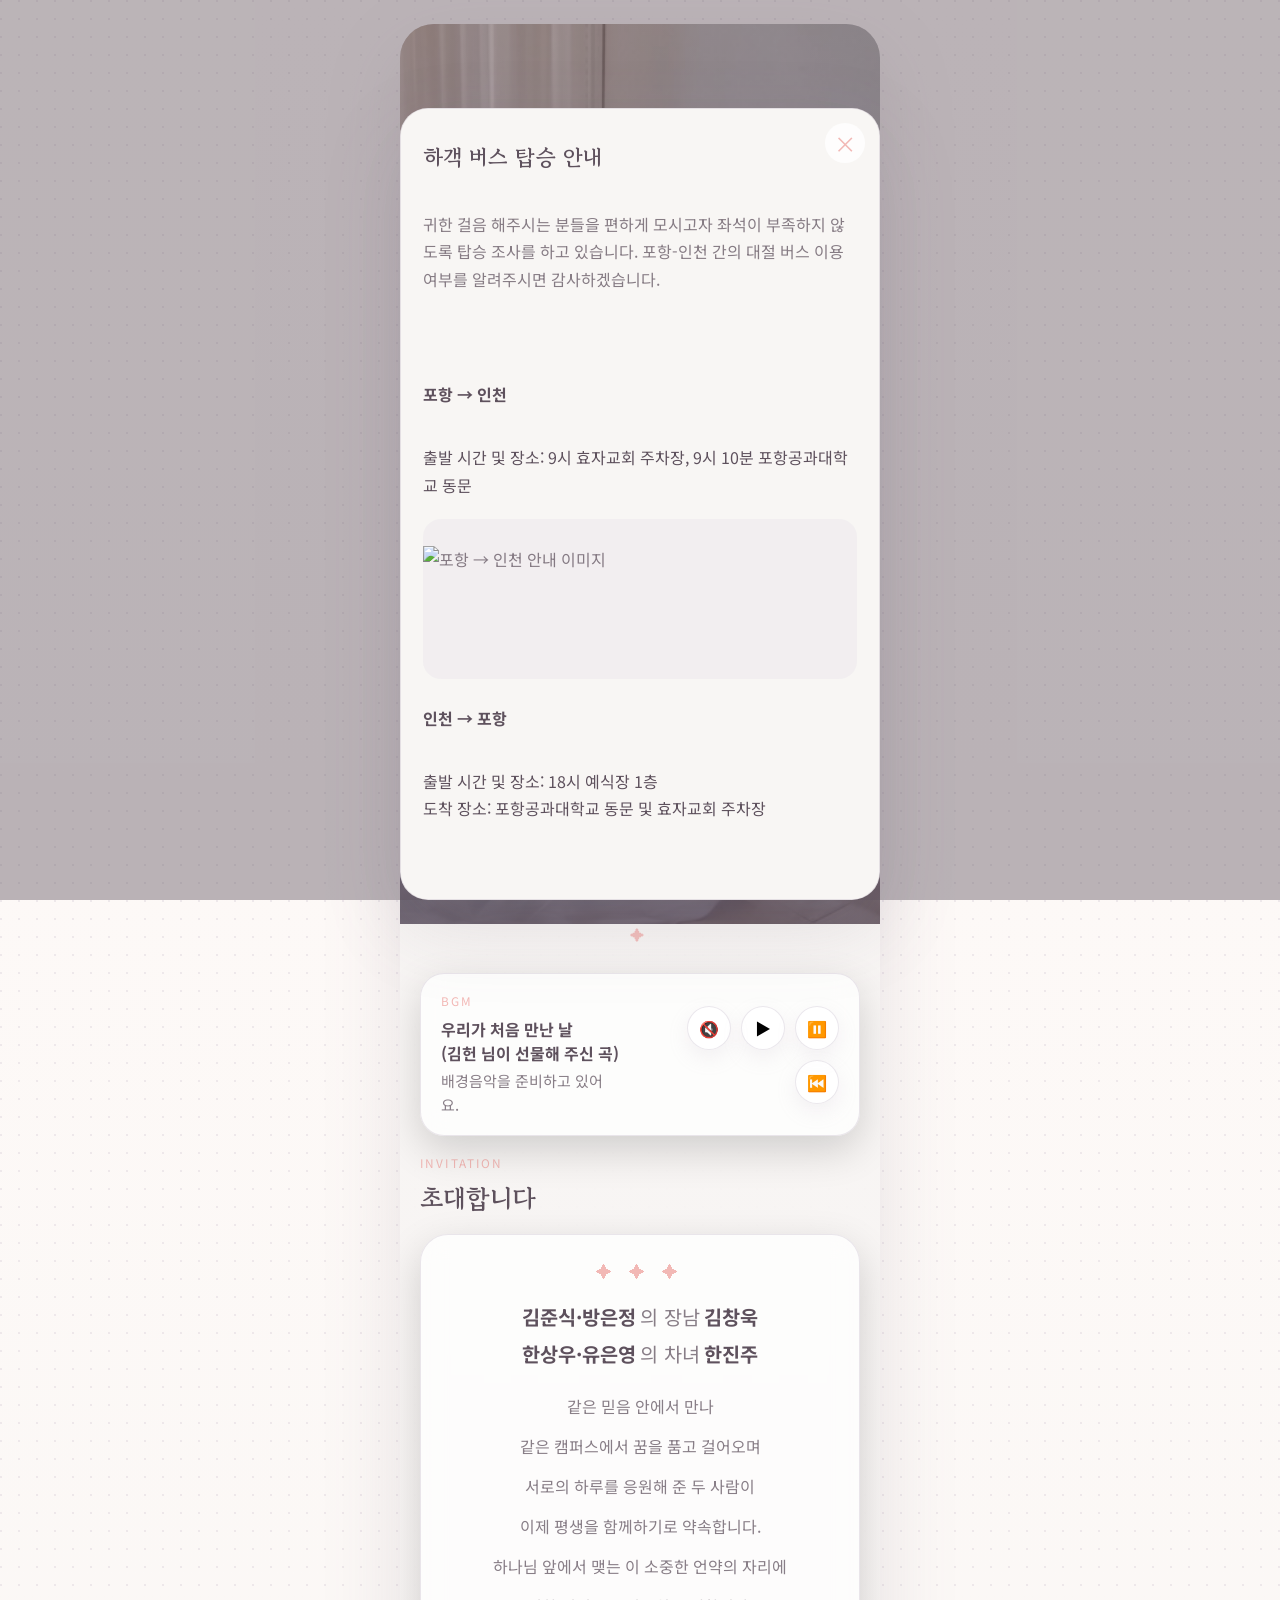
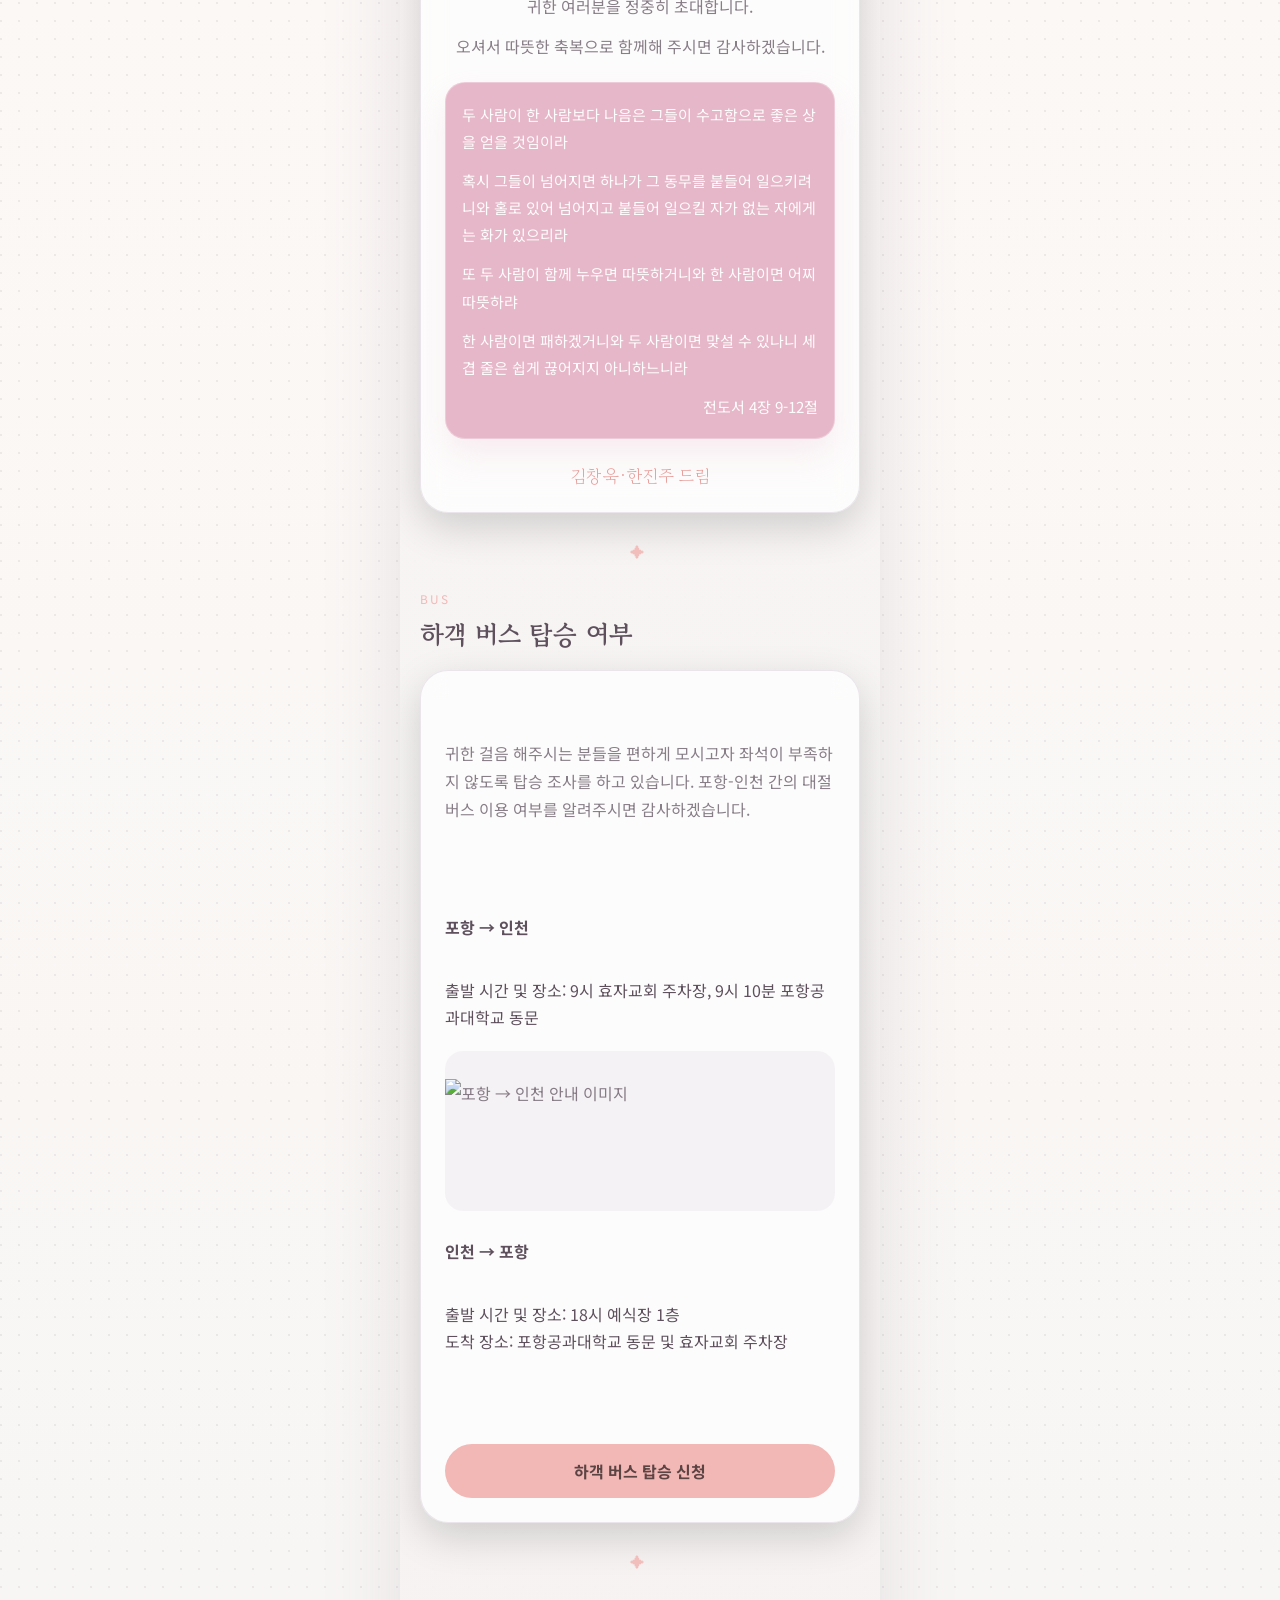
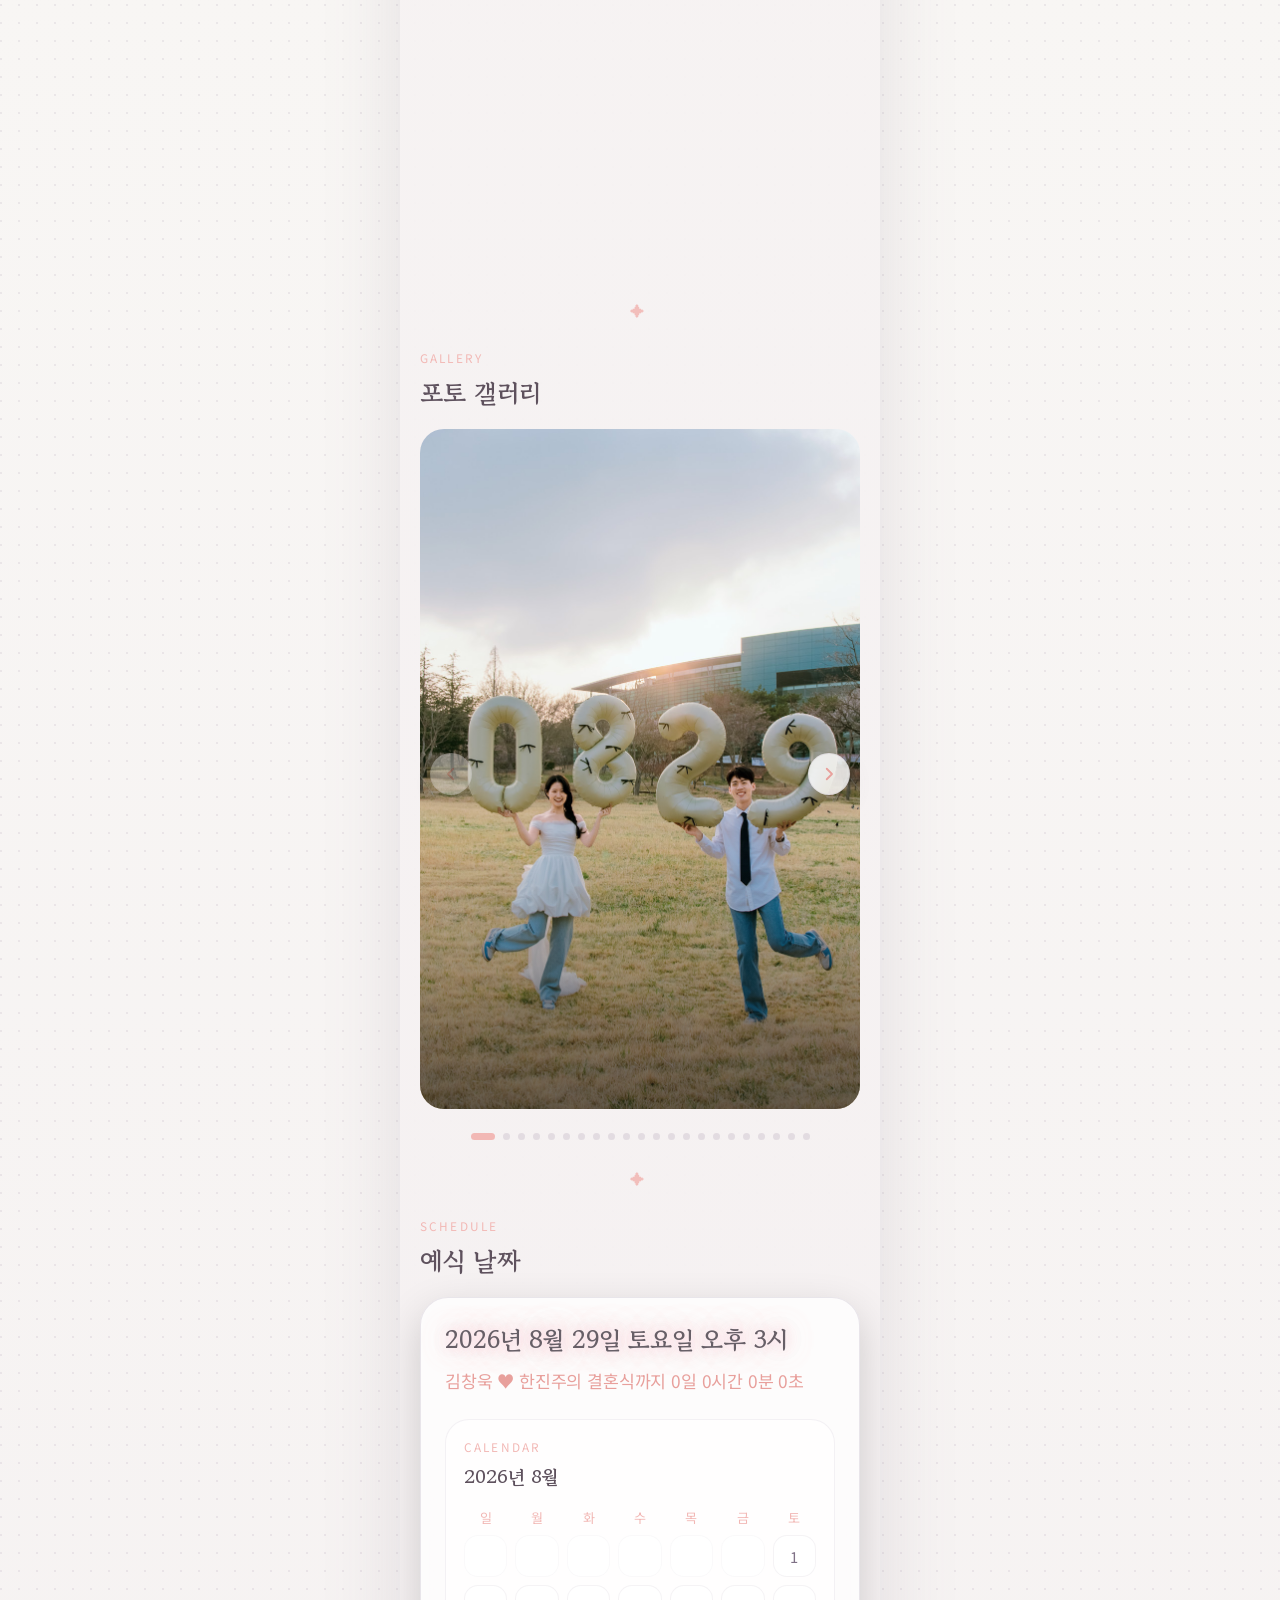
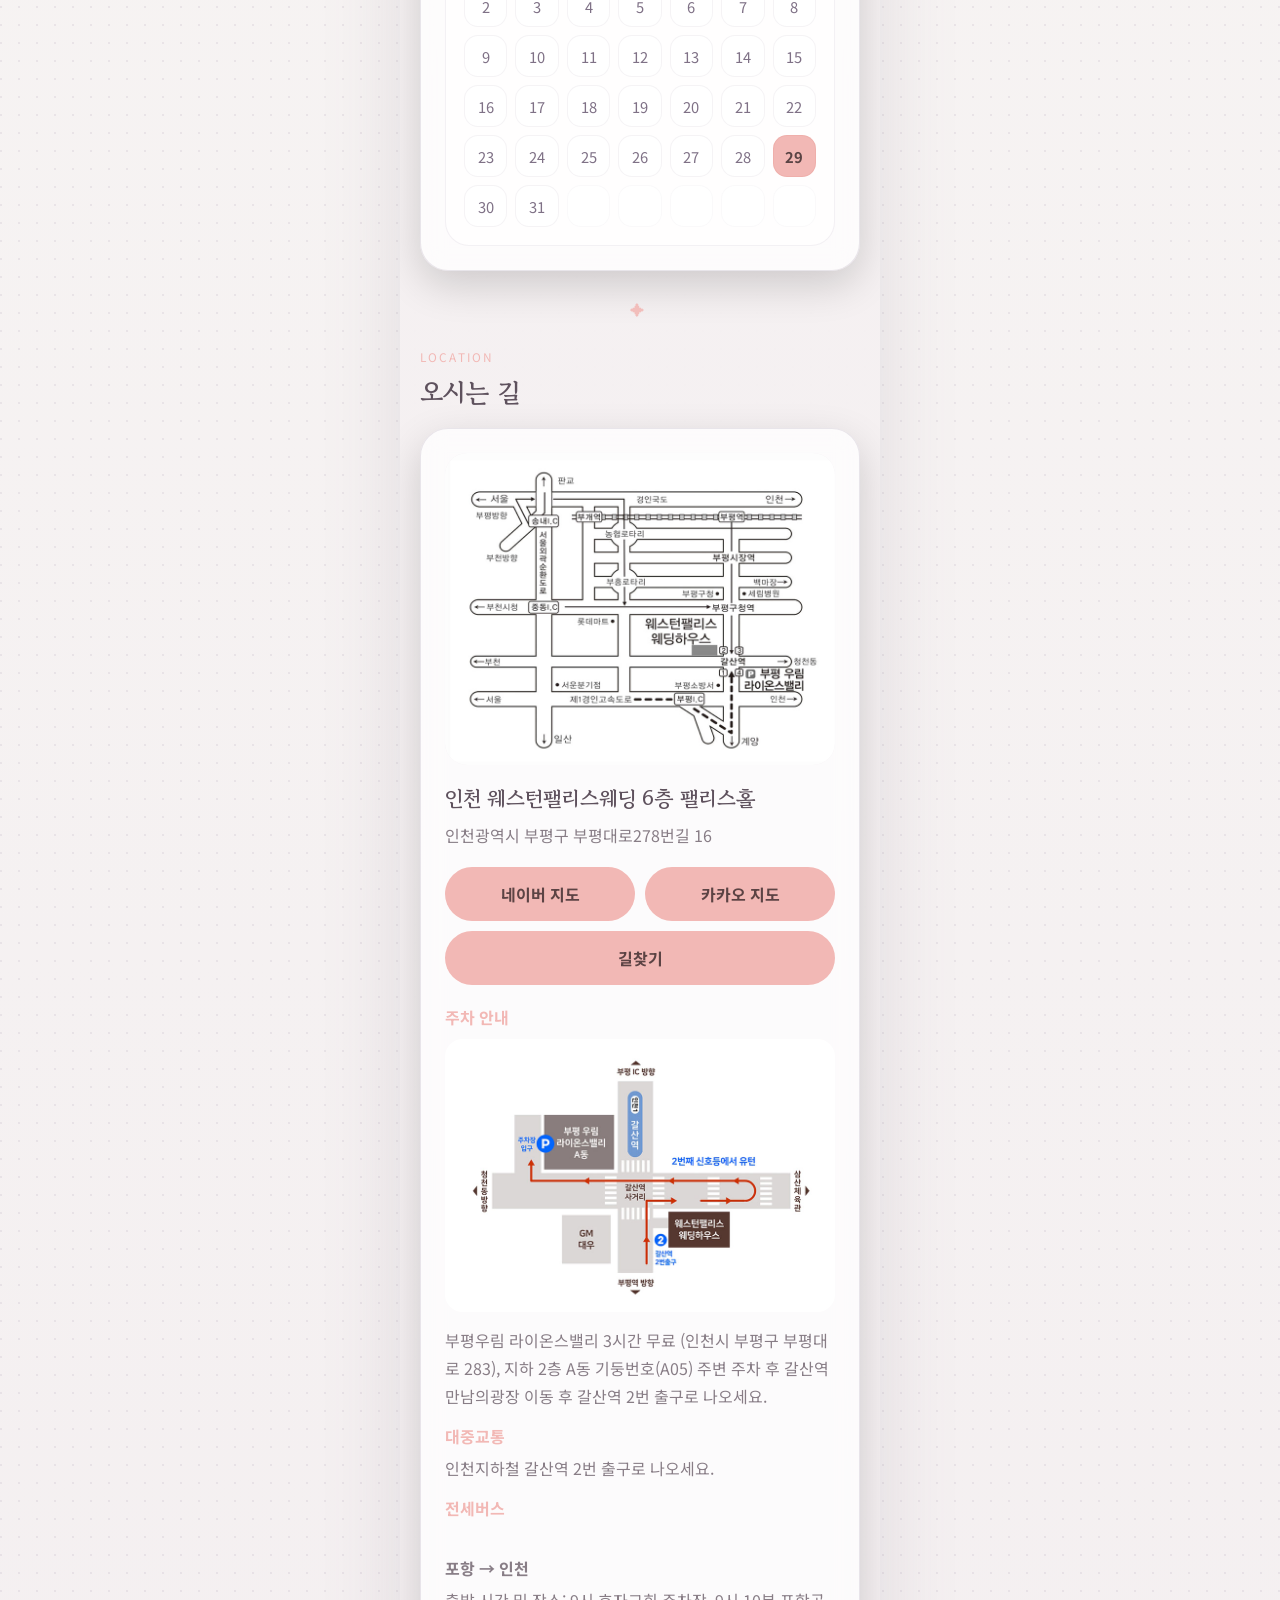
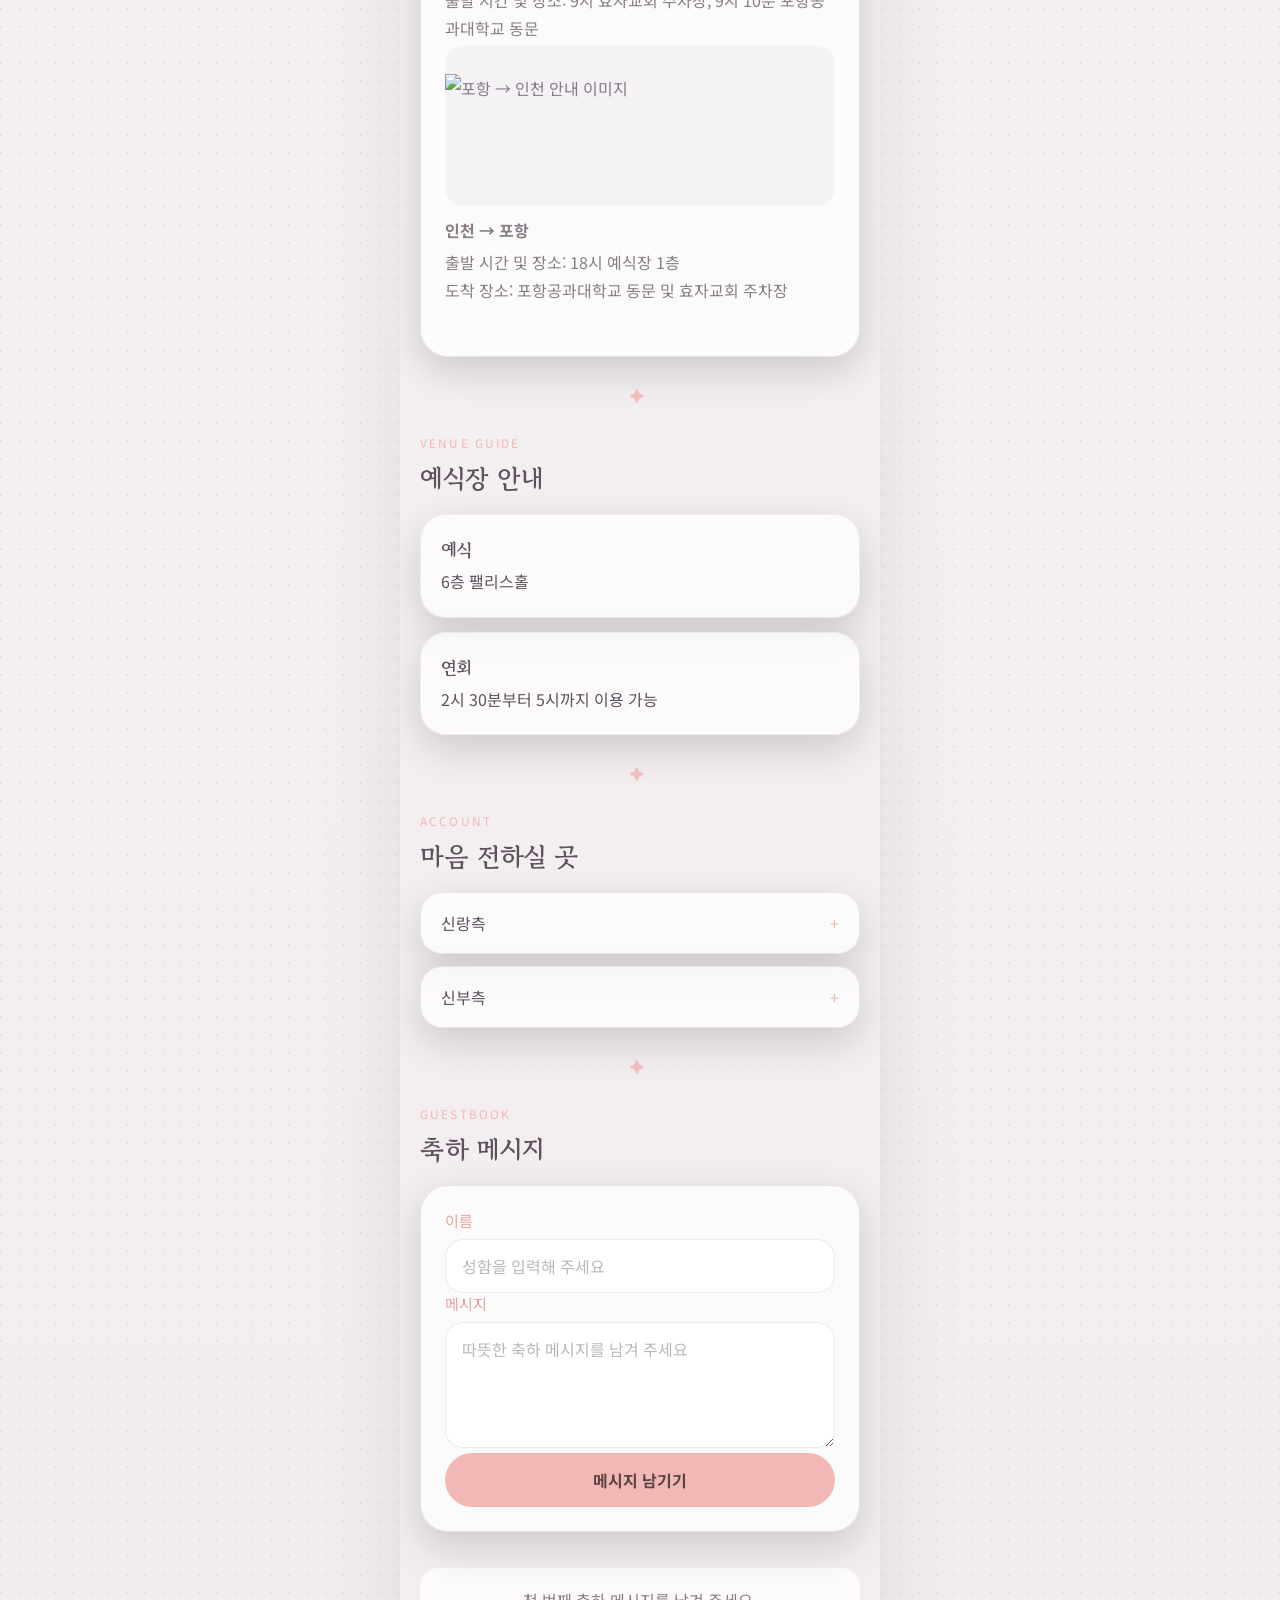
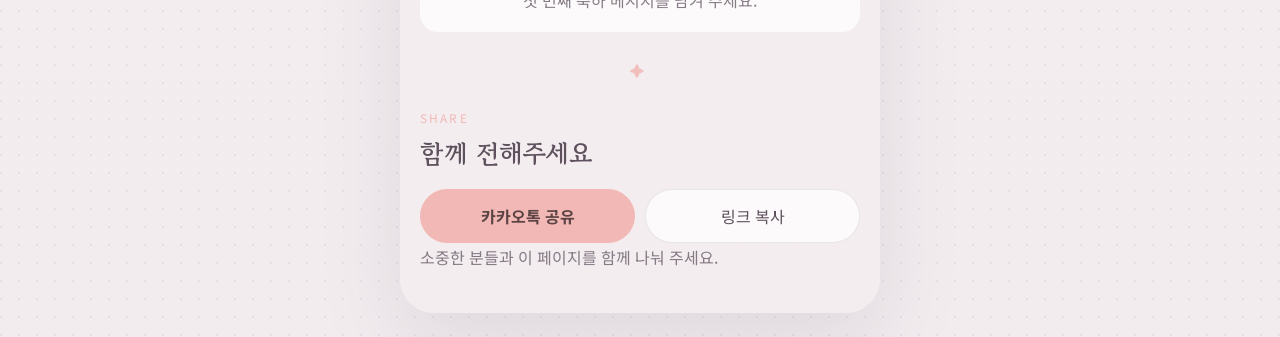
==== commit 1837b893: "refine wedding date countdown styling" ====
--- a/index.html
+++ b/index.html
@@ -141,7 +141,6 @@
         <article class="glass-card countdown-card">
           <p class="countdown-date" id="countdownDate"></p>
           <p class="countdown-message" id="countdownMessage"></p>
-          <p class="countdown-live" id="countdownLive"></p>
           <div class="calendar-card">
             <div class="calendar-header">
               <div>
--- a/styles.css
+++ b/styles.css
@@ -611,30 +611,23 @@
 
 .countdown-date {
   margin: 0 0 10px;
-  color: #cf6e86;
+  color: #675f67;
   font-family: 'Gowun Batang', serif;
   font-size: clamp(1.18rem, 4.8vw, 1.52rem);
   font-weight: 700;
   line-height: 1.45;
   text-shadow:
-    0 0 10px rgba(255, 214, 230, 0.9),
-    0 0 22px rgba(232, 160, 156, 0.45),
-    0 0 34px rgba(232, 160, 156, 0.22);
+    0 0 12px rgba(255, 214, 230, 0.95),
+    0 0 24px rgba(232, 160, 156, 0.58),
+    0 0 38px rgba(232, 160, 156, 0.3);
 }
 
 .countdown-message {
   margin: 0;
   color: var(--accent-strong);
-  font-family: 'Gowun Batang', serif;
+  font-family: 'Noto Sans KR', sans-serif;
   font-size: clamp(0.94rem, 3.7vw, 1.08rem);
   line-height: 1.65;
-  letter-spacing: -0.01em;
-}
-
-.countdown-live {
-  margin: 12px 0 0;
-  font-size: clamp(0.88rem, 3.6vw, 1rem);
-  white-space: nowrap;
   letter-spacing: -0.01em;
 }
 
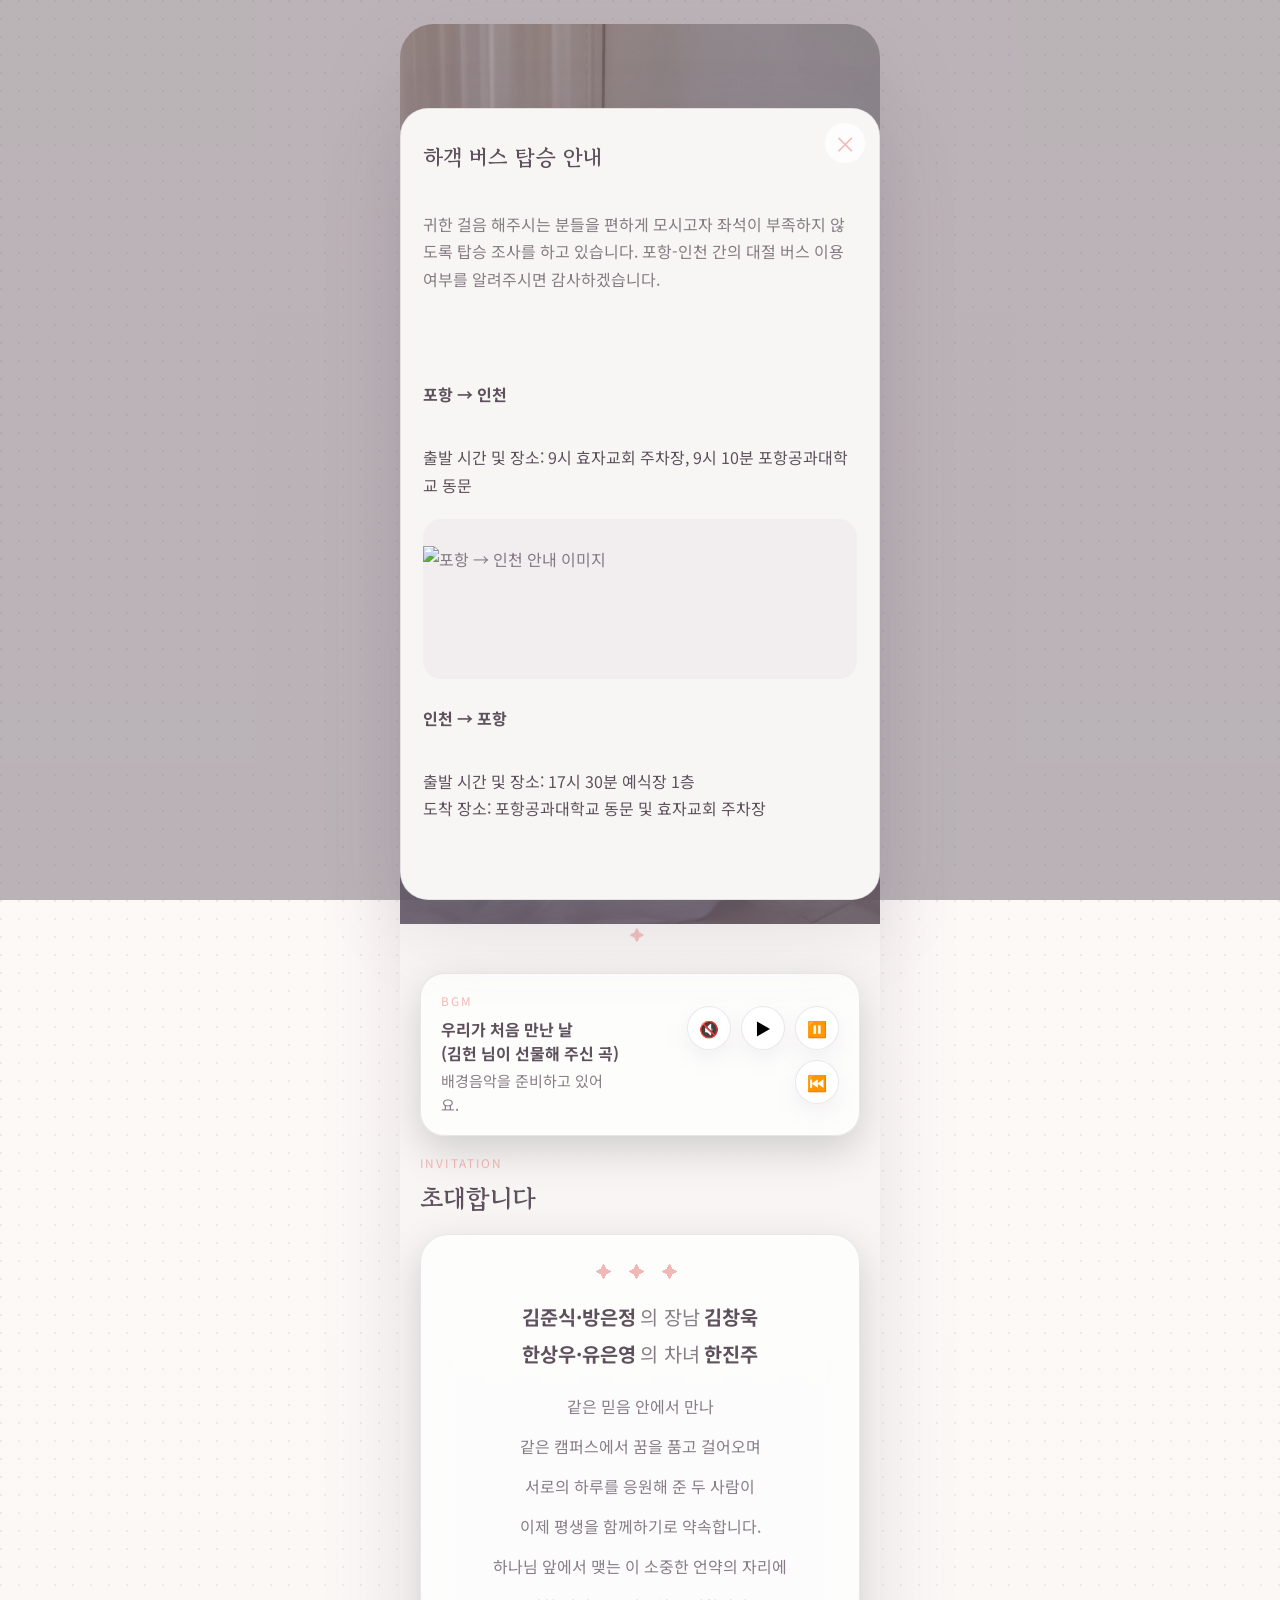
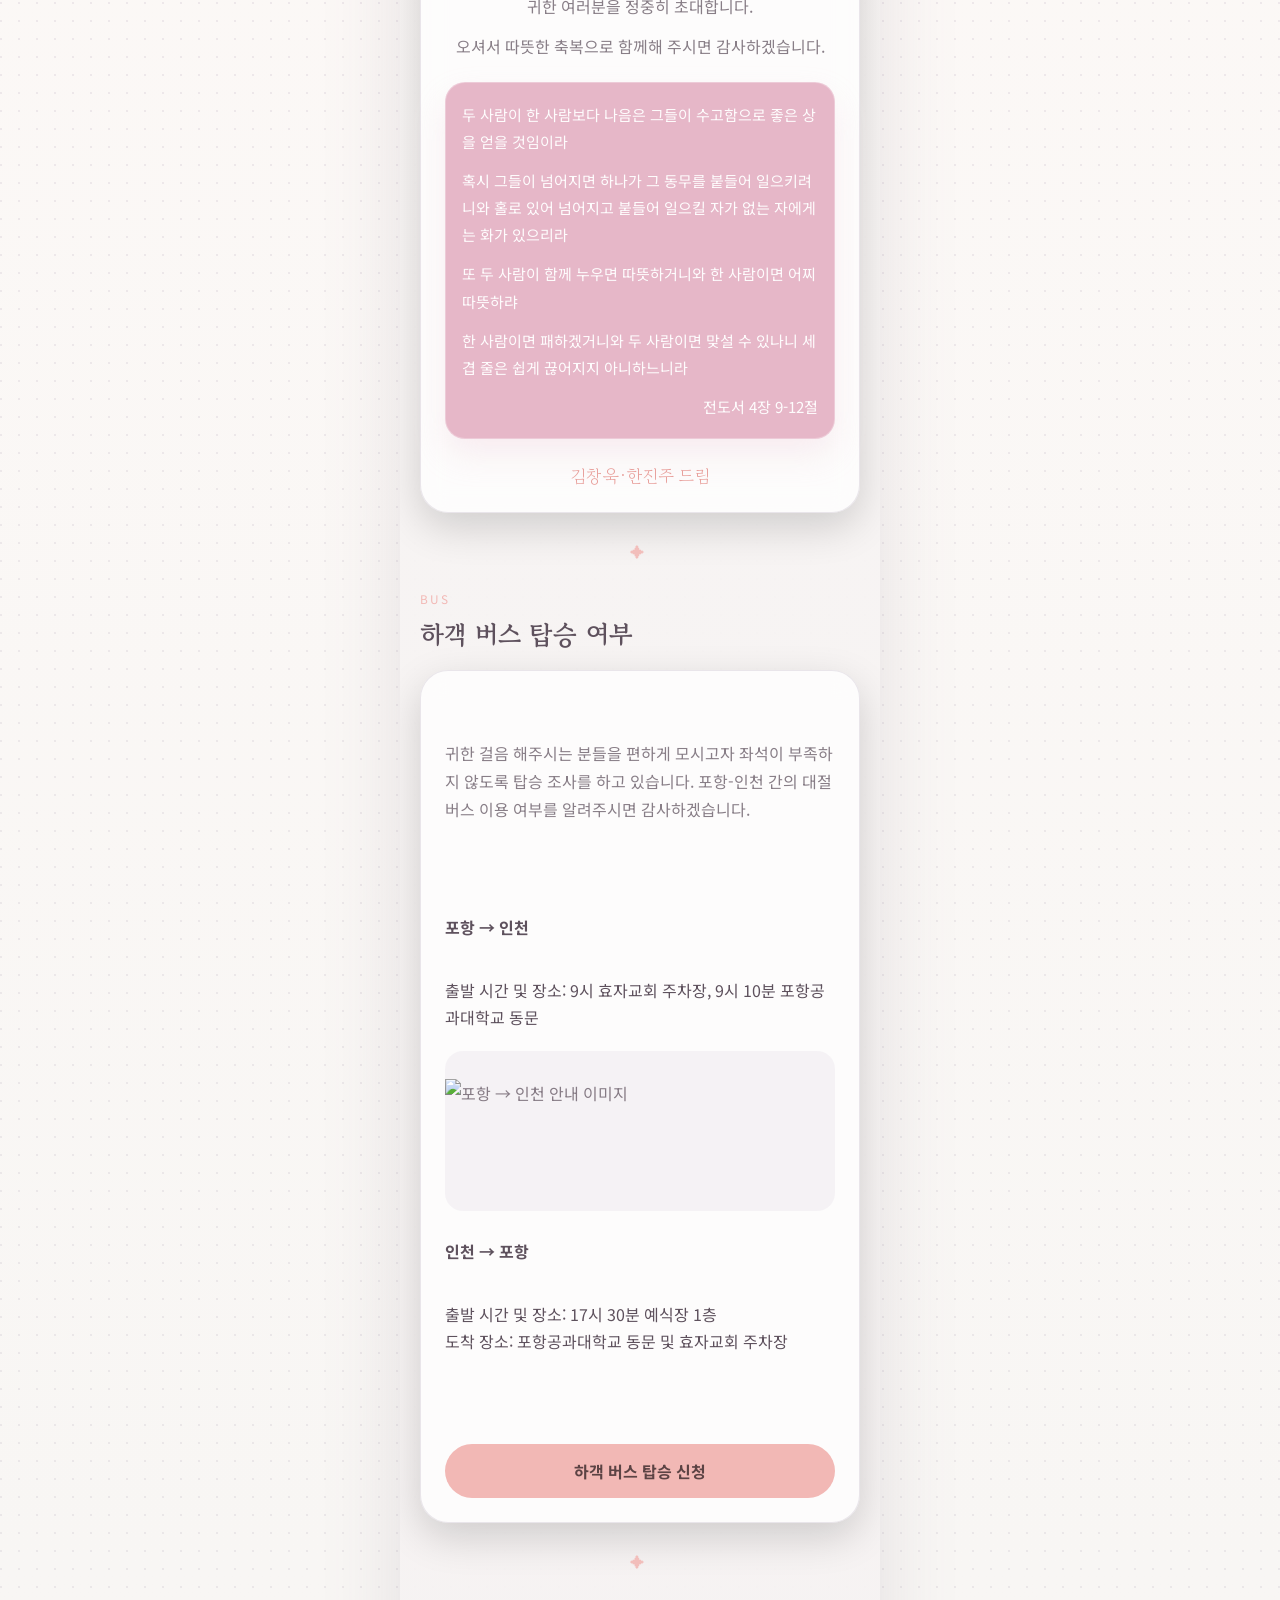
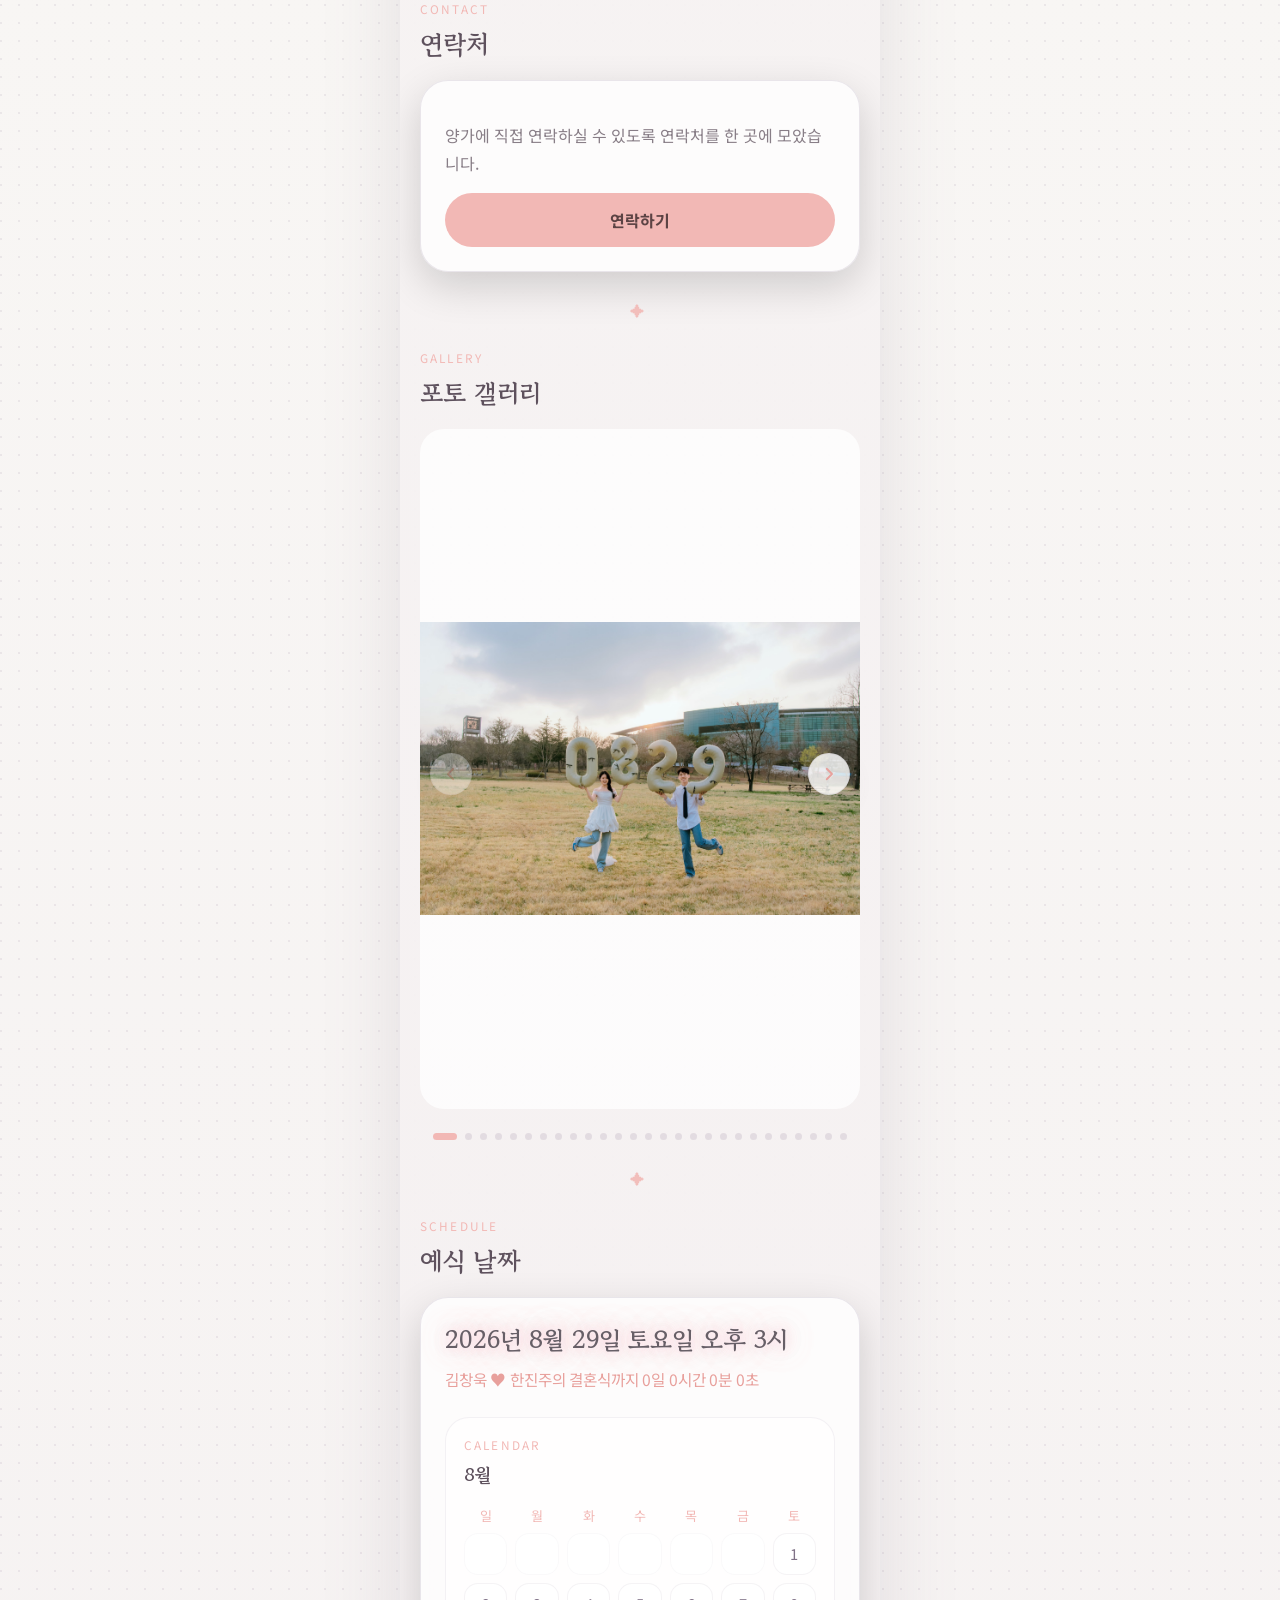
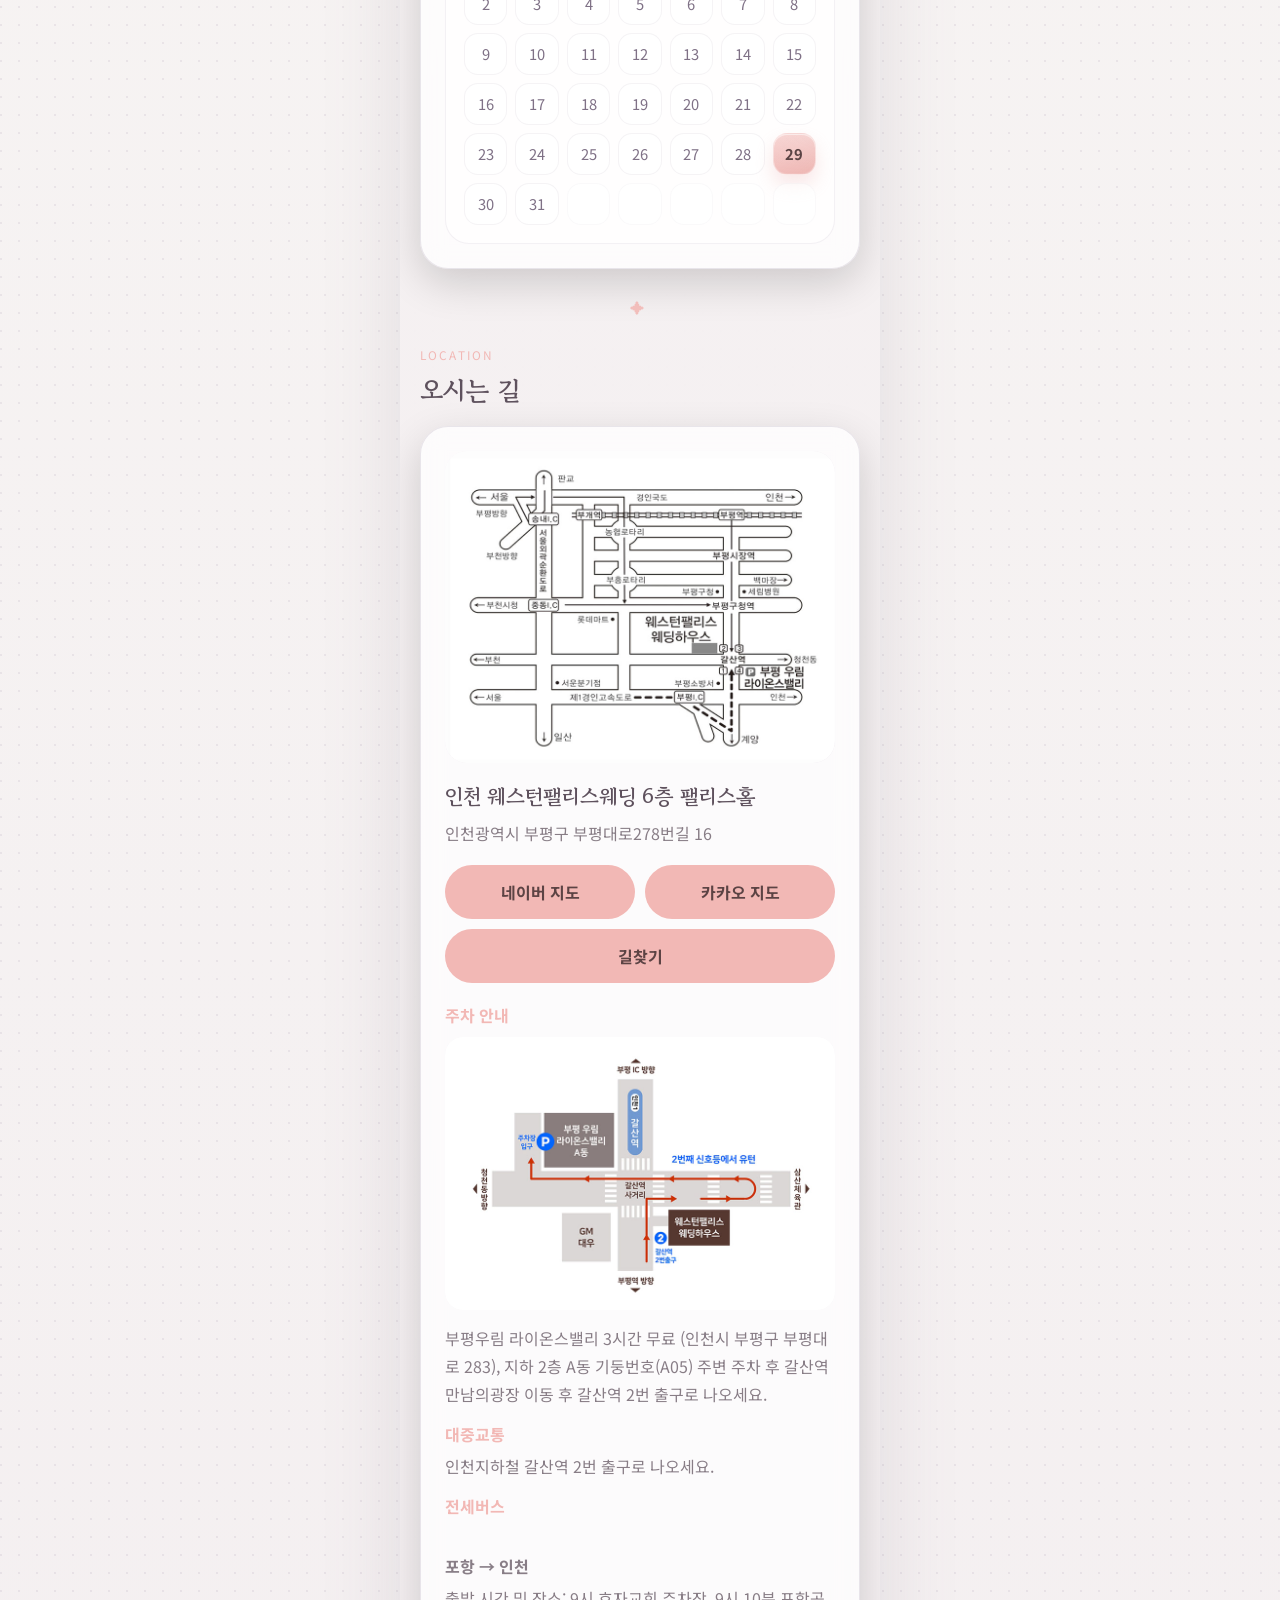
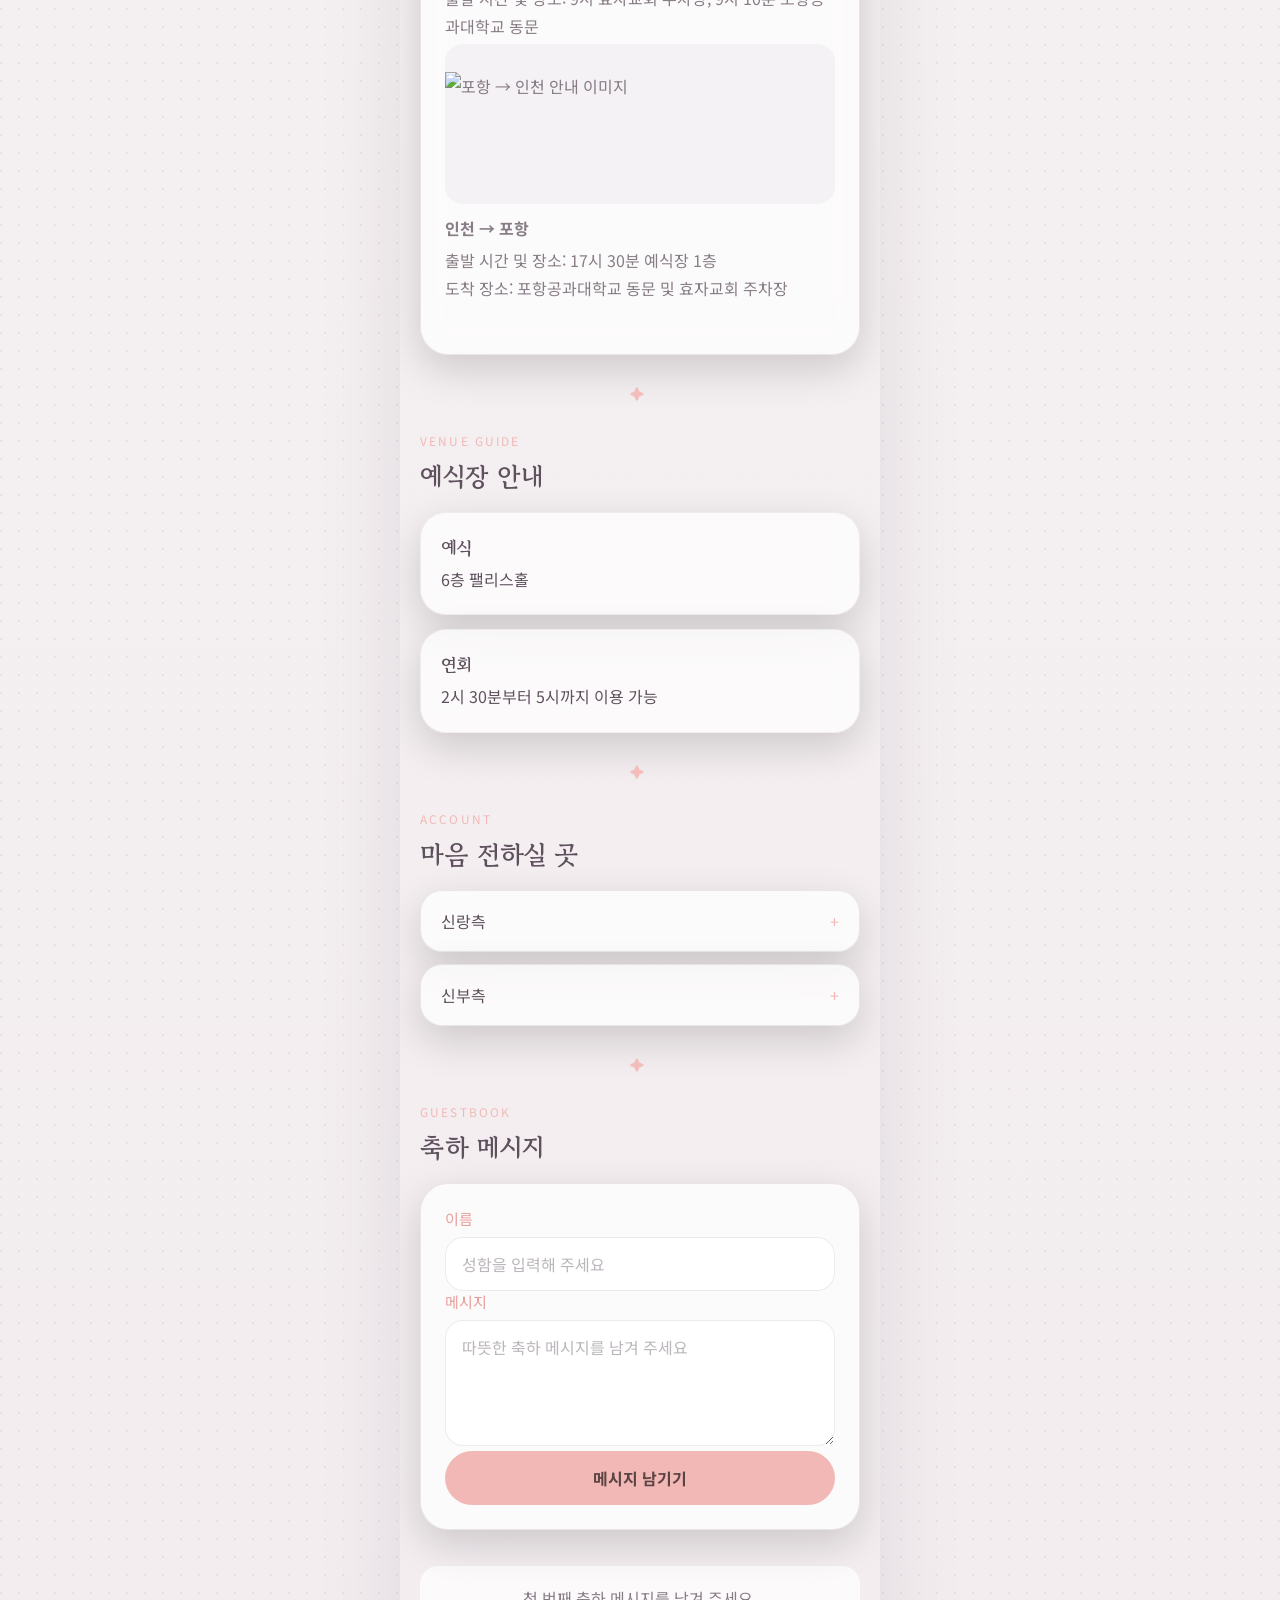
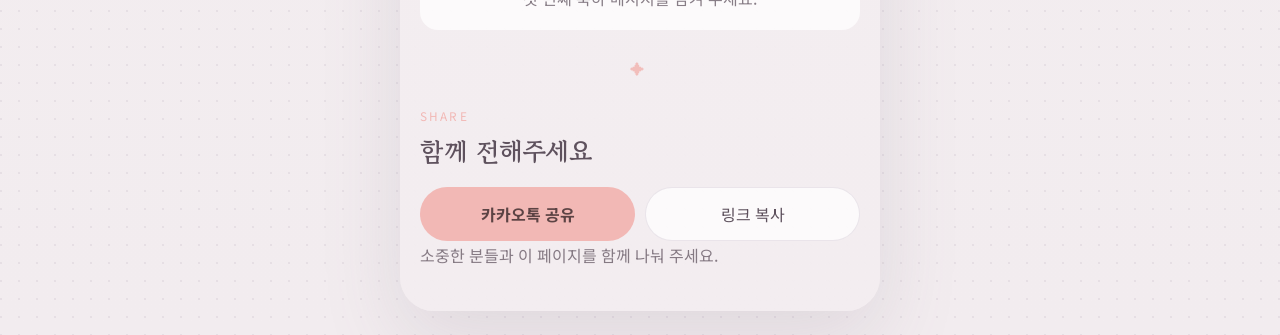
==== commit e2efba75: "add gallery lightbox navigation" ====
--- a/index.html
+++ b/index.html
@@ -370,7 +370,17 @@
         <button class="modal-close" type="button" data-close-modal="#galleryModal" aria-label="닫기">×</button>
         <h3 id="galleryModalTitle">사진 크게 보기</h3>
         <div class="gallery-modal-media">
+          <button class="gallery-modal-nav gallery-modal-nav--prev" id="galleryModalPrevButton" type="button" aria-label="이전 사진">
+            <svg viewBox="0 0 24 24" aria-hidden="true">
+              <path d="M15 18 9 12l6-6" />
+            </svg>
+          </button>
           <img id="galleryModalImage" alt="" loading="lazy" />
+          <button class="gallery-modal-nav gallery-modal-nav--next" id="galleryModalNextButton" type="button" aria-label="다음 사진">
+            <svg viewBox="0 0 24 24" aria-hidden="true">
+              <path d="m9 18 6-6-6-6" />
+            </svg>
+          </button>
         </div>
         <p class="gallery-modal-caption" id="galleryModalCaption"></p>
       </div>
--- a/styles.css
+++ b/styles.css
@@ -451,6 +451,11 @@
   transform: translateY(-50%);
 }
 
+.gallery-nav:hover,
+.gallery-nav:active {
+  transform: translateY(-50%);
+}
+
 .gallery-nav--prev {
   left: 10px;
 }
@@ -480,6 +485,7 @@
   overflow: hidden;
   position: relative;
   height: clamp(480px, 76vh, 680px);
+  background: rgba(255, 255, 255, 0.72);
 }
 
 .gallery-item-button {
@@ -503,7 +509,14 @@
   object-fit: cover;
 }
 
-.gallery-item::after,
+.gallery-item img {
+  object-fit: contain;
+}
+
+.gallery-item::after {
+  display: none;
+}
+
 .guide-card::after {
   content: '';
   position: absolute;
@@ -603,10 +616,18 @@
 }
 
 .calendar-cell.is-highlight {
-  background: var(--accent);
+  background:
+    linear-gradient(180deg, rgba(255, 255, 255, 0.38), rgba(255, 255, 255, 0.06)),
+    linear-gradient(135deg, rgba(242, 184, 181, 0.92), rgba(232, 160, 156, 0.82));
   color: #5a4344;
   font-weight: 700;
-  border-color: rgba(232, 160, 156, 0.4);
+  border-color: rgba(255, 255, 255, 0.42);
+  box-shadow:
+    inset 0 1px 0 rgba(255, 255, 255, 0.52),
+    inset 0 -1px 0 rgba(255, 255, 255, 0.1),
+    0 10px 18px rgba(232, 160, 156, 0.24);
+  backdrop-filter: blur(10px);
+  -webkit-backdrop-filter: blur(10px);
 }
 
 .countdown-date {
@@ -626,7 +647,7 @@
   margin: 0;
   color: var(--accent-strong);
   font-family: 'Noto Sans KR', sans-serif;
-  font-size: clamp(0.94rem, 3.7vw, 1.08rem);
+  font-size: clamp(0.86rem, 3.4vw, 0.98rem);
   line-height: 1.65;
   letter-spacing: -0.01em;
 }
@@ -1091,9 +1112,9 @@
 }
 
 .gallery-modal-panel {
-  width: min(100%, 460px);
-  max-height: min(92vh, 820px);
-  padding: 22px 22px 18px;
+  width: min(96vw, 960px);
+  max-height: 94vh;
+  padding: 18px;
   background: rgba(248, 246, 244, 0.98);
 }
 
@@ -1101,18 +1122,58 @@
   display: flex;
   align-items: center;
   justify-content: center;
-  min-height: 280px;
-  max-height: 72vh;
+  height: min(78vh, 780px);
   overflow: hidden;
   border-radius: 22px;
   background: rgba(231, 224, 234, 0.45);
+  position: relative;
+  touch-action: pan-y;
 }
 
 .gallery-modal-media img {
-  width: auto;
-  max-width: 100%;
-  max-height: 72vh;
+  width: 100%;
+  height: 100%;
   object-fit: contain;
+}
+
+.gallery-modal-nav {
+  position: absolute;
+  top: 50%;
+  z-index: 2;
+  width: 44px;
+  height: 44px;
+  border: 1px solid rgba(181, 168, 185, 0.28);
+  border-radius: 50%;
+  background: rgba(255, 255, 255, 0.86);
+  color: var(--accent-strong);
+  display: none;
+  align-items: center;
+  justify-content: center;
+  box-shadow: 0 10px 24px rgba(34, 29, 38, 0.16);
+  transform: translateY(-50%);
+}
+
+.gallery-modal-nav:hover,
+.gallery-modal-nav:active {
+  transform: translateY(-50%);
+}
+
+.gallery-modal-nav--prev {
+  left: 12px;
+}
+
+.gallery-modal-nav--next {
+  right: 12px;
+}
+
+.gallery-modal-nav svg {
+  width: 20px;
+  height: 20px;
+  stroke: currentColor;
+  stroke-width: 2.4;
+  fill: none;
+  stroke-linecap: round;
+  stroke-linejoin: round;
 }
 
 .gallery-modal-caption {
@@ -1316,6 +1377,10 @@
   .gallery-nav {
     display: inline-flex;
   }
+
+  .gallery-modal-nav {
+    display: inline-flex;
+  }
 }
 
 @media (max-width: 360px) {
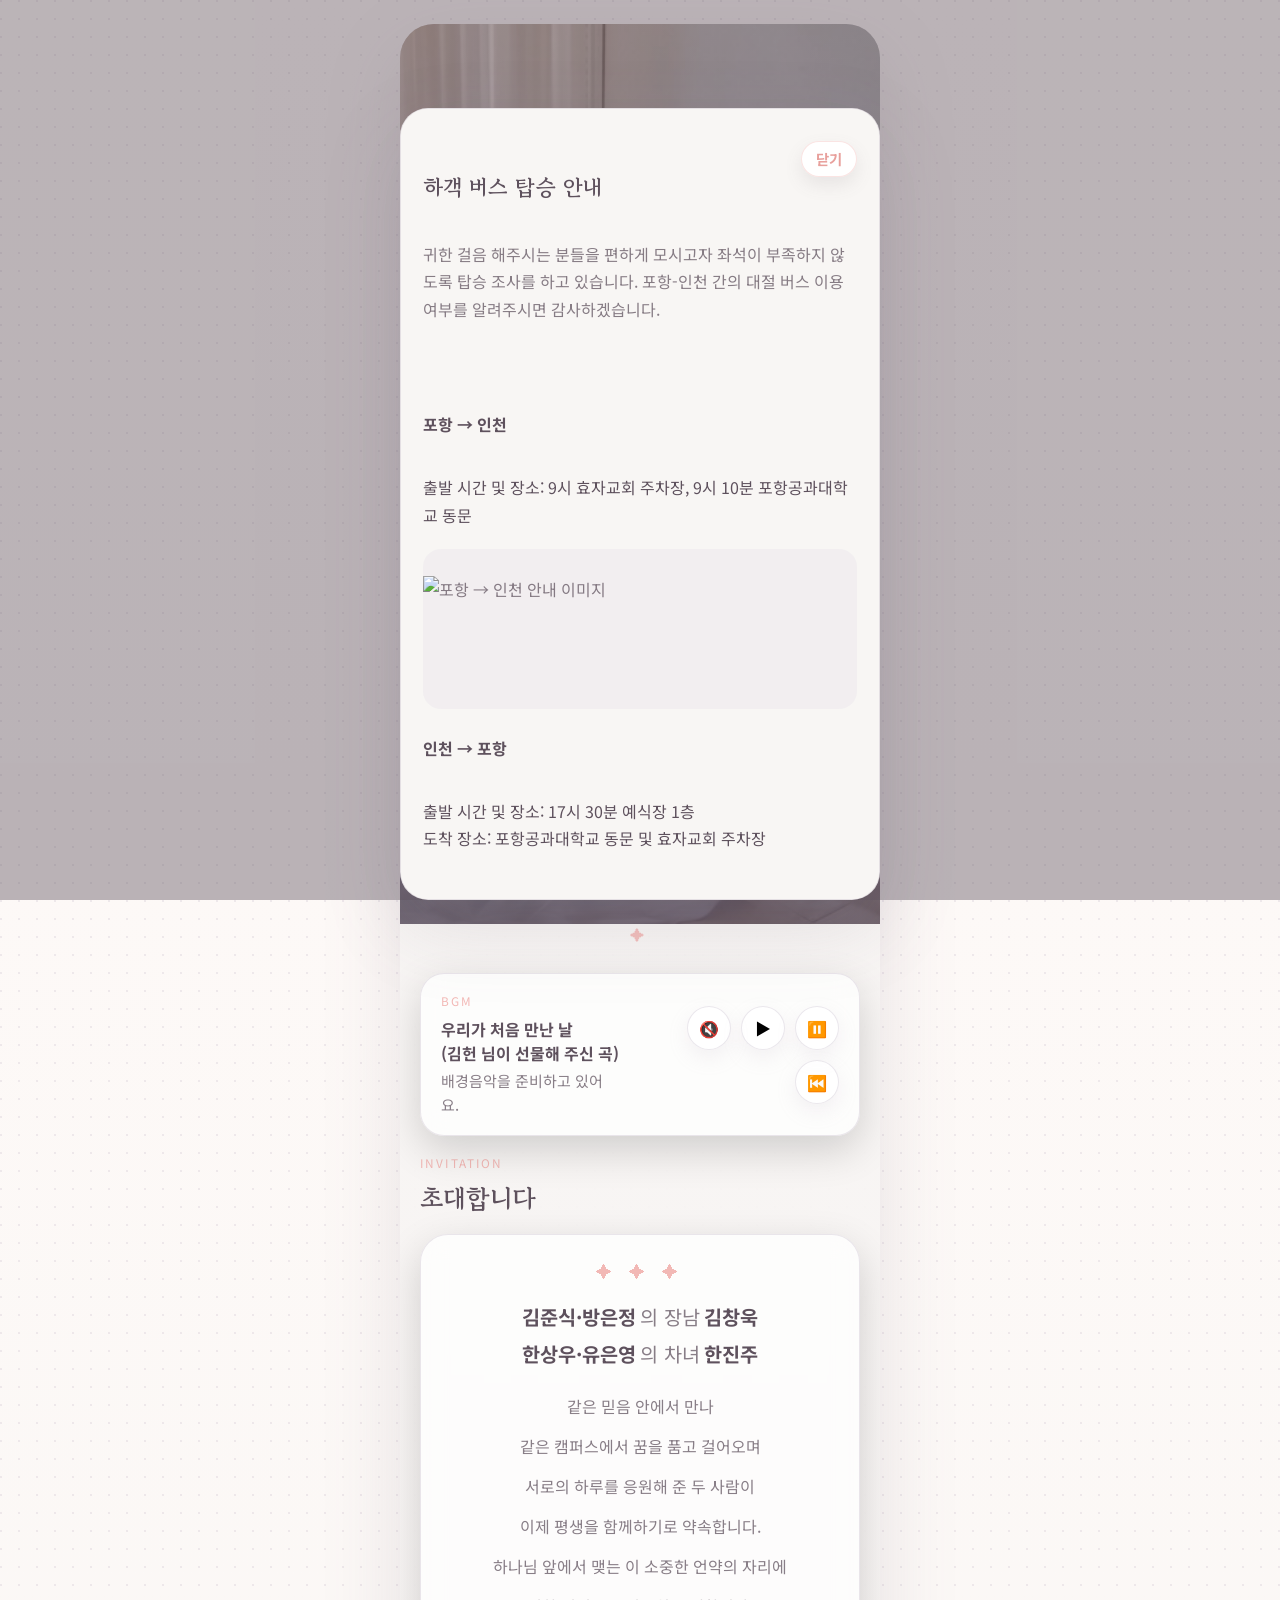
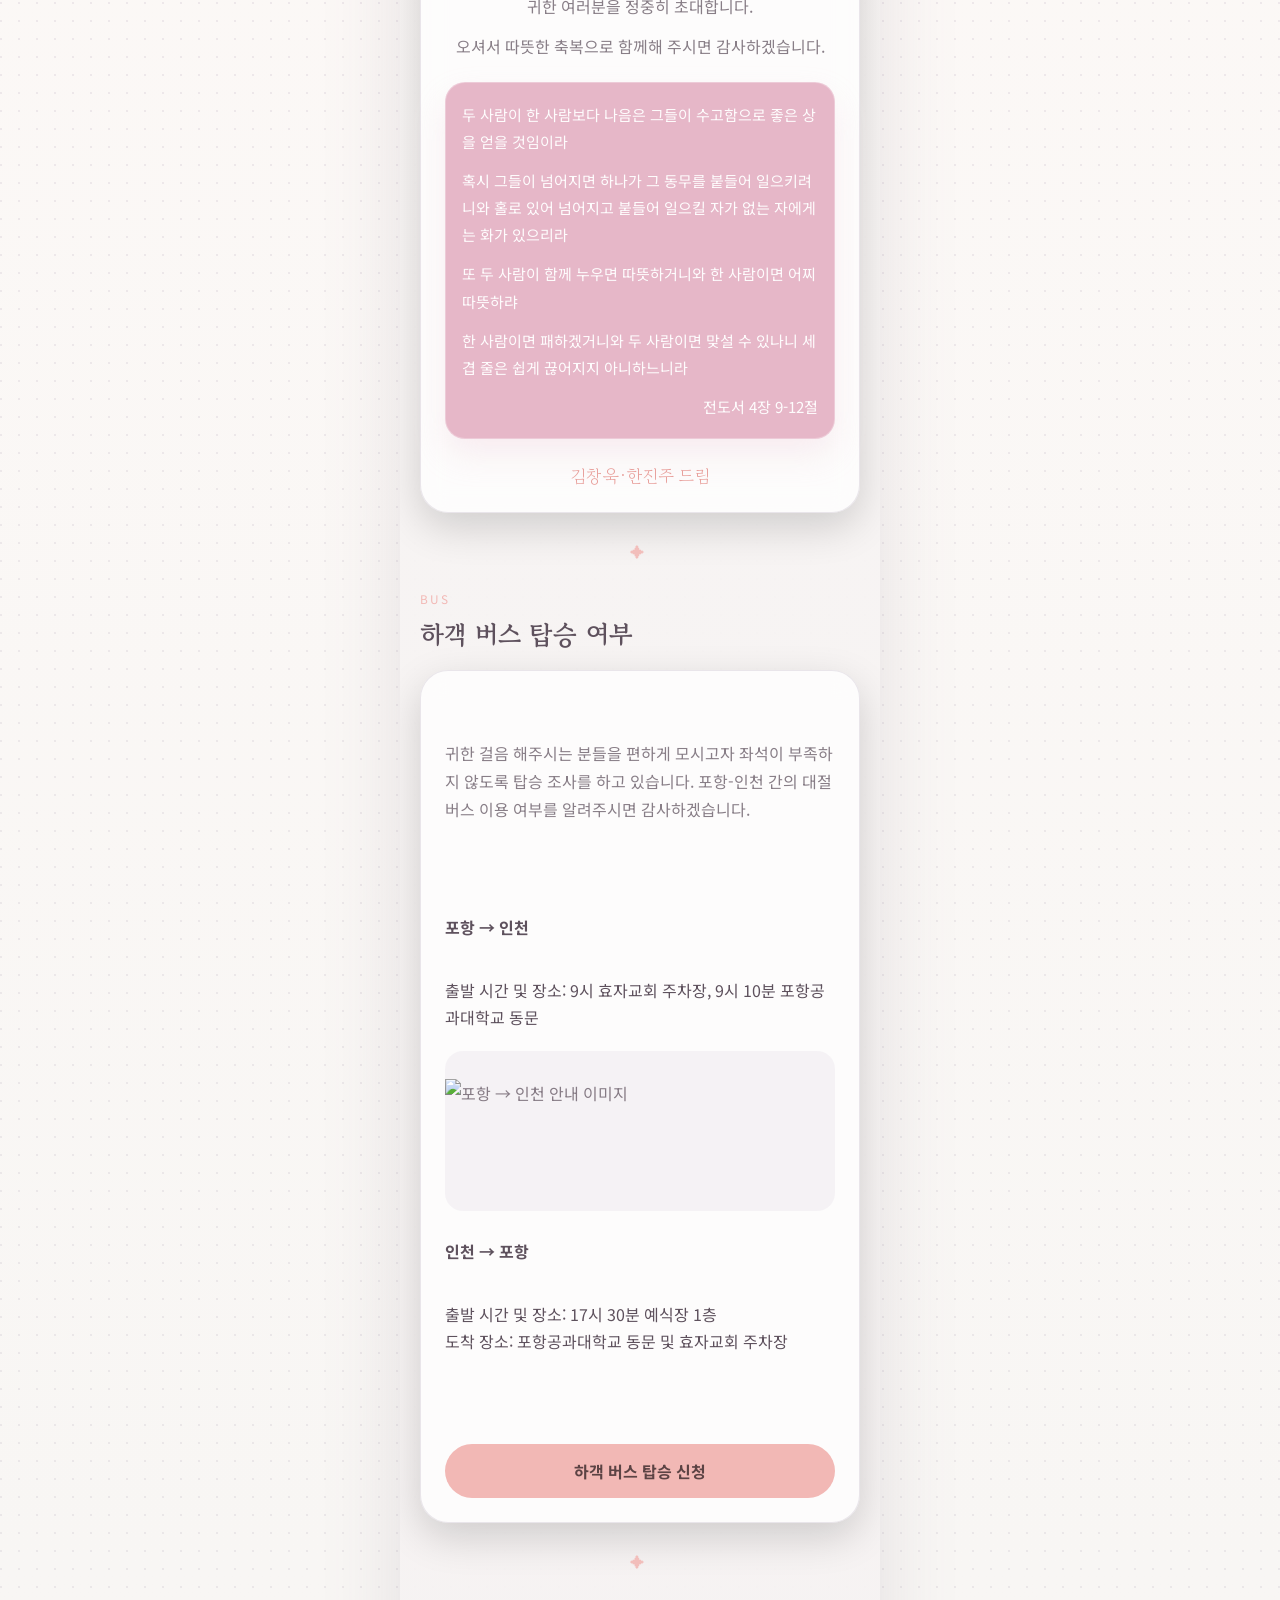
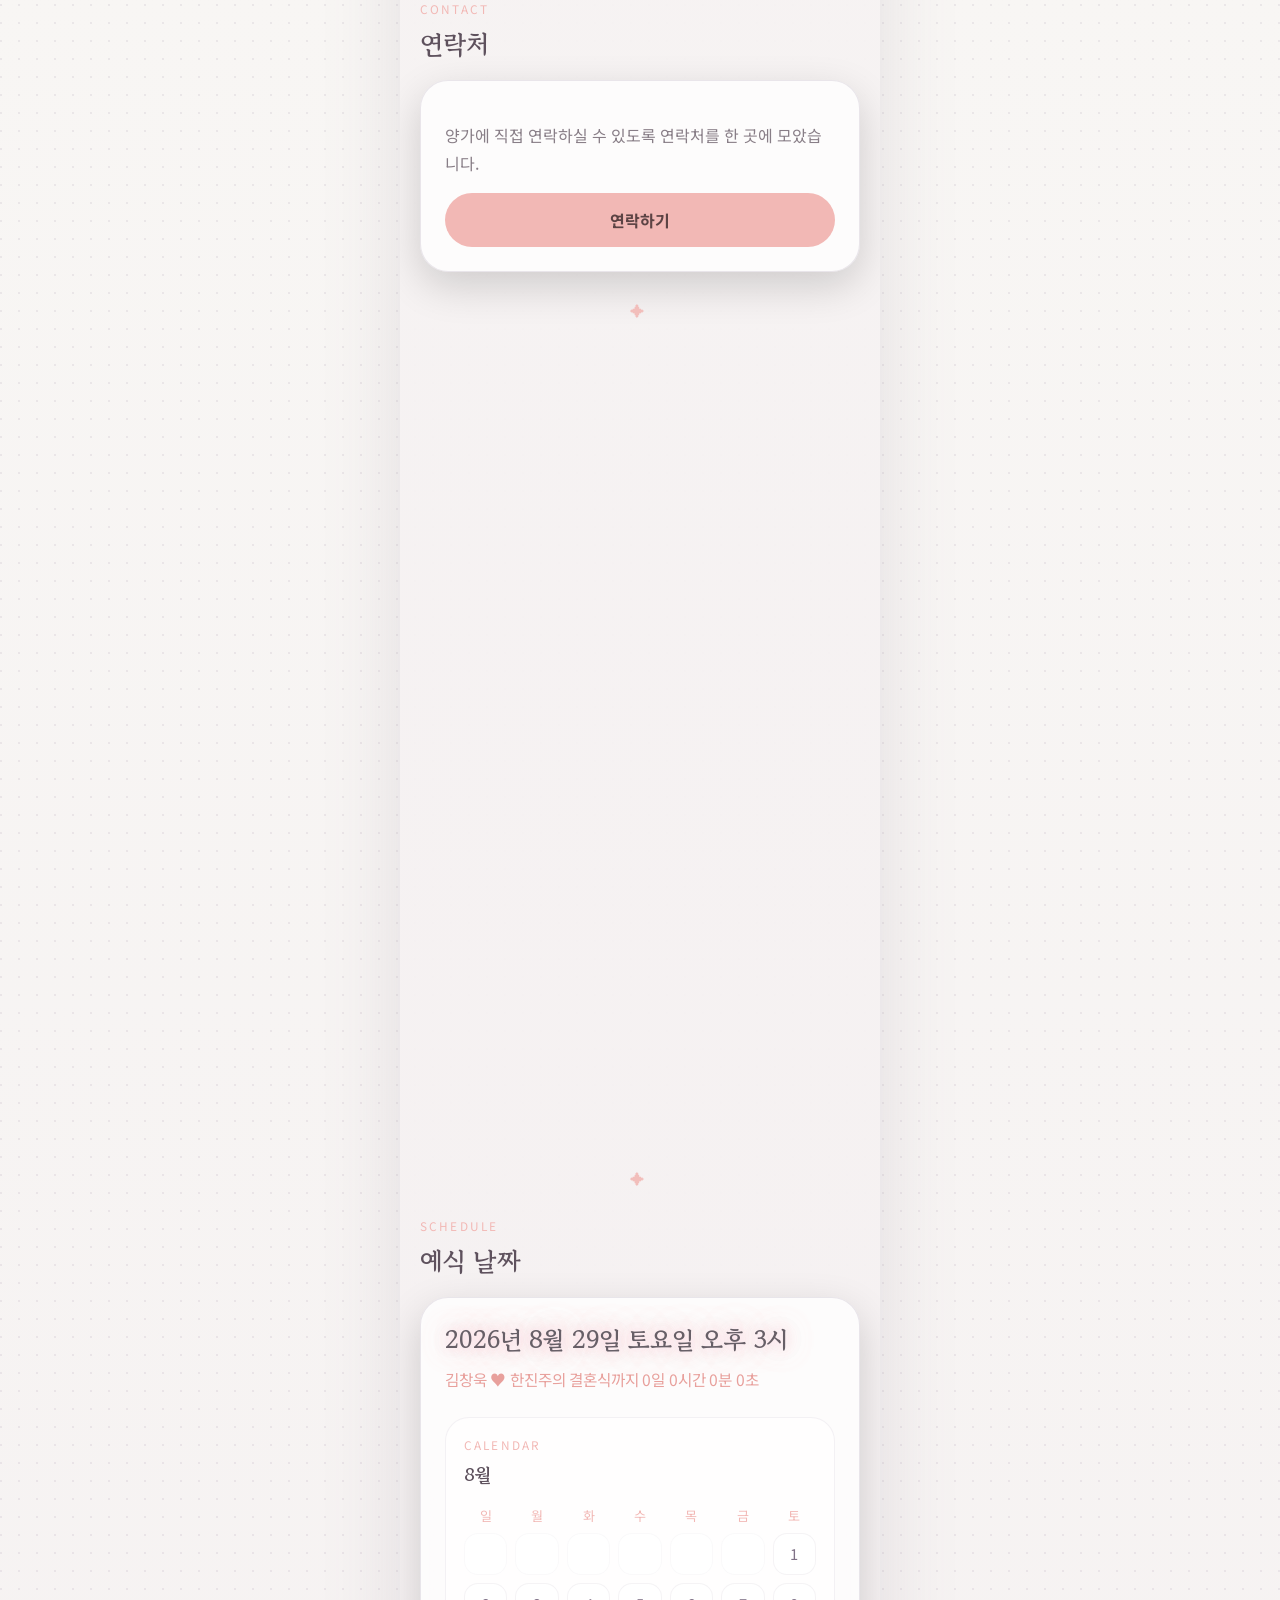
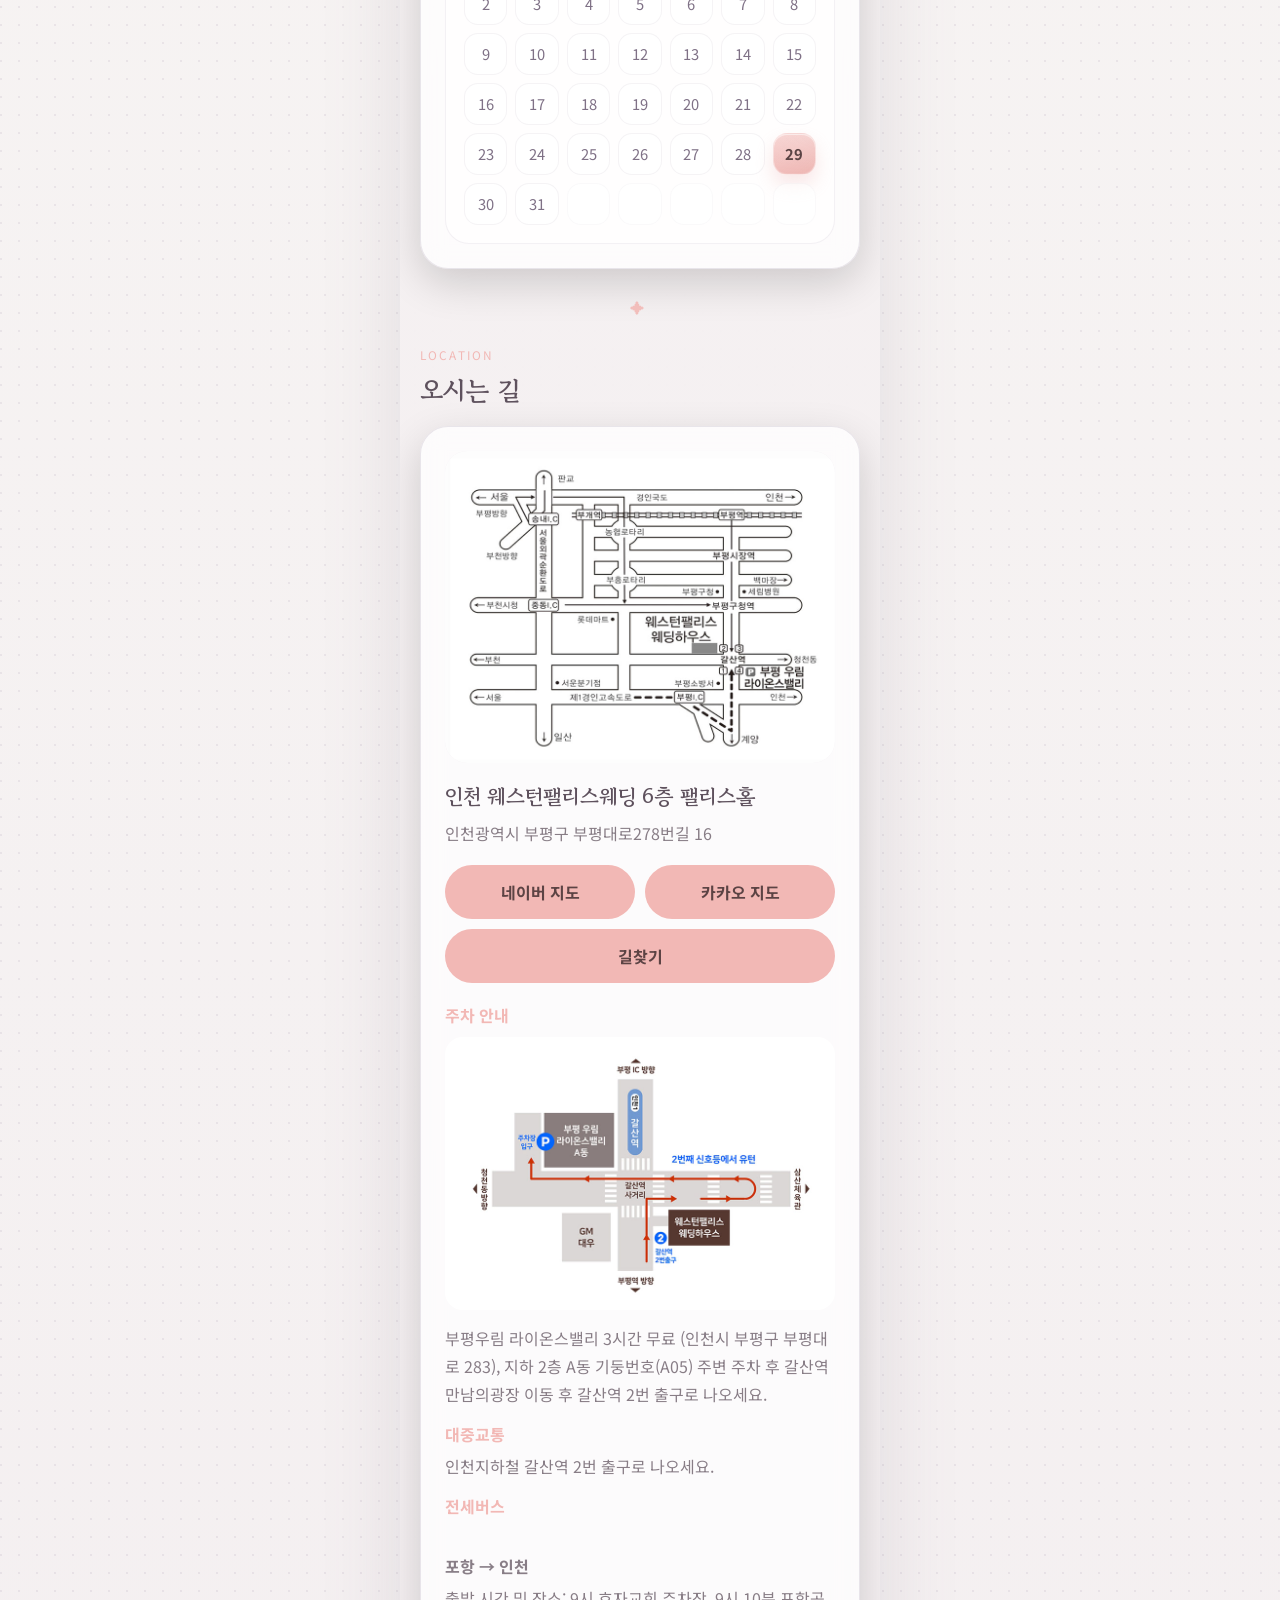
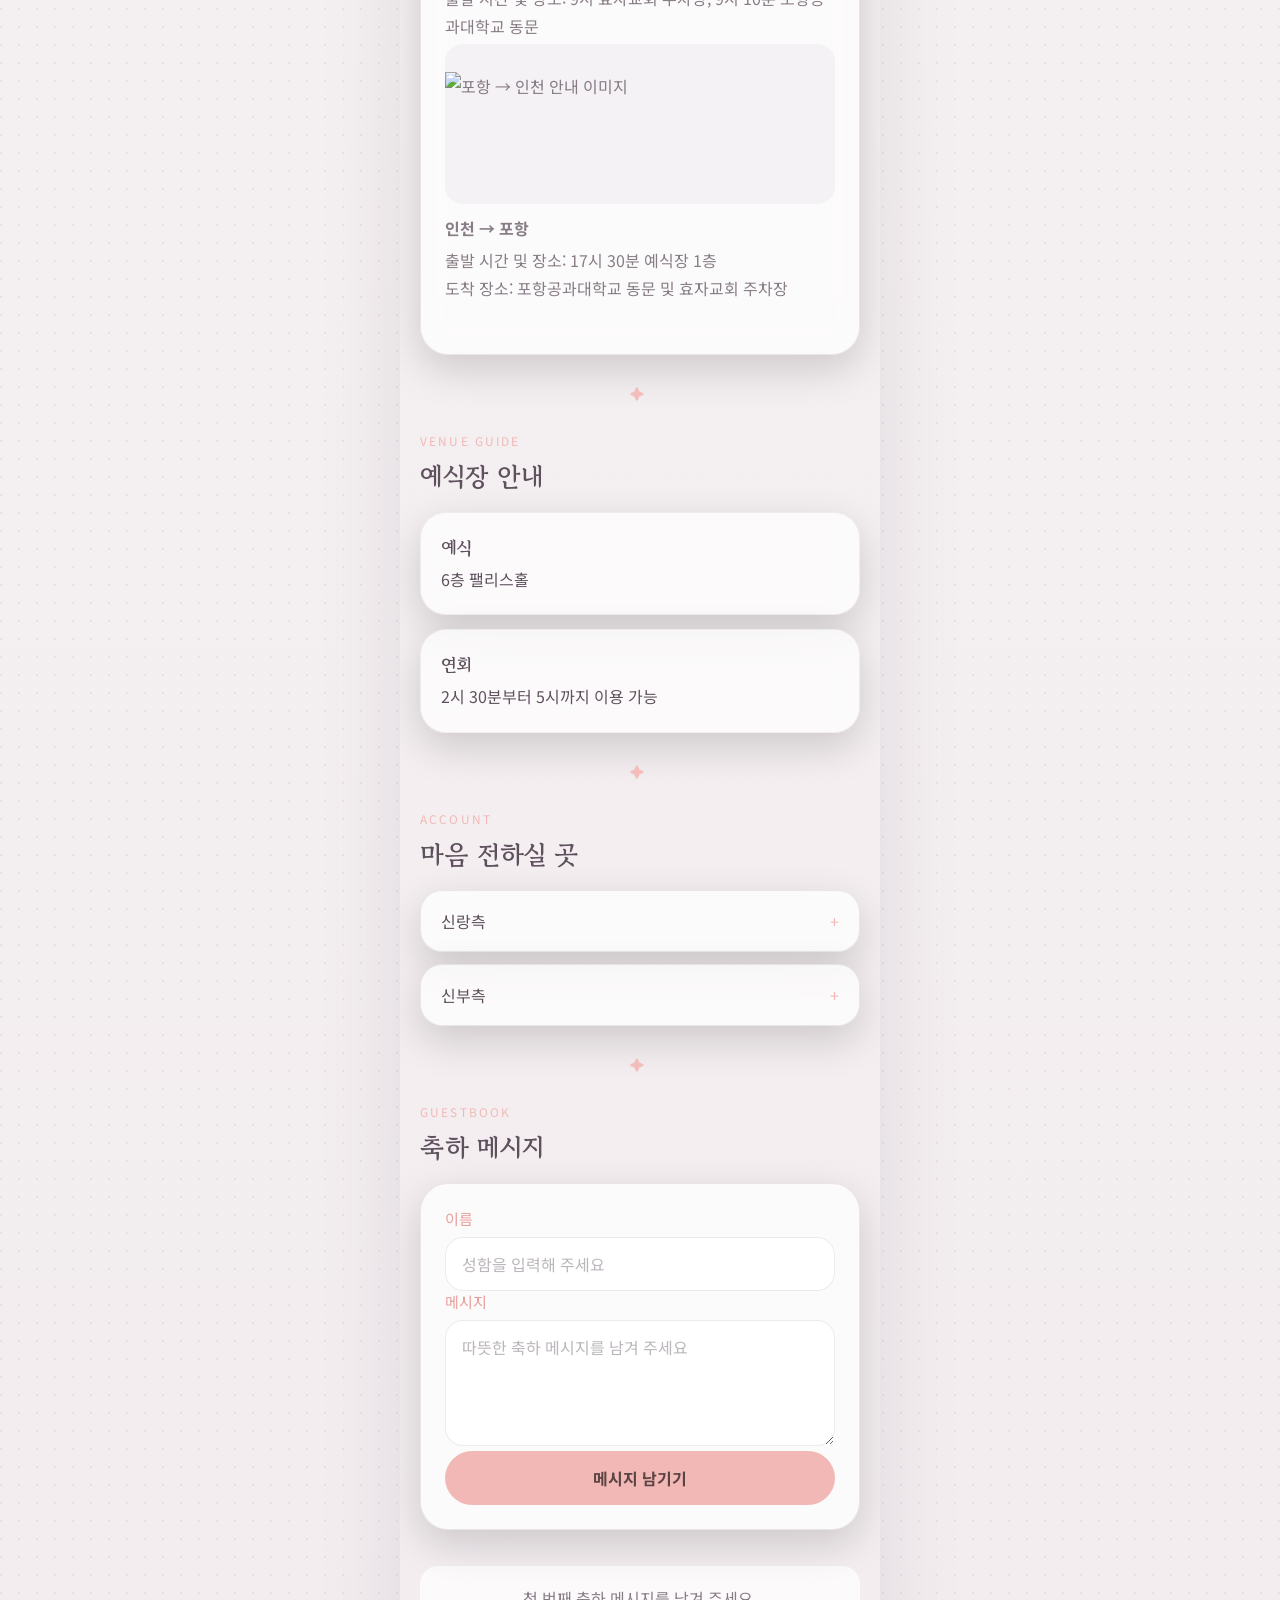
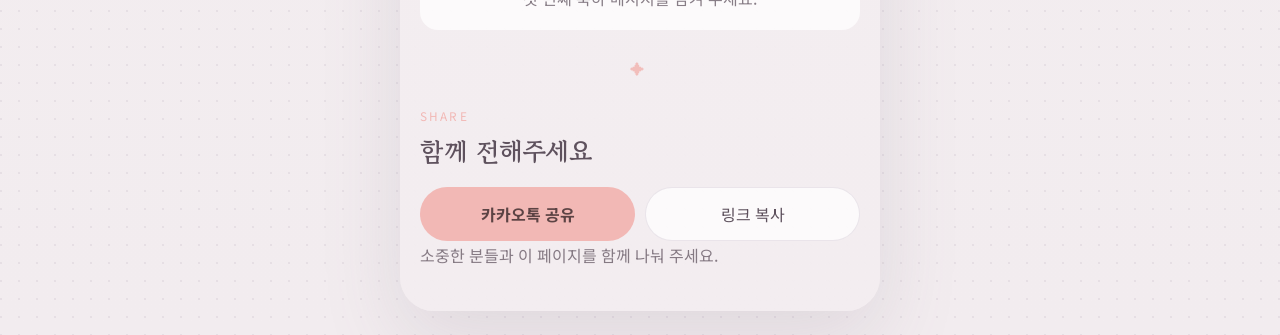
==== commit 3e3998bb: "improve bus modal close button" ====
--- a/index.html
+++ b/index.html
@@ -266,7 +266,7 @@
 
     <div class="modal-overlay bottom-sheet-overlay" id="busModal" aria-hidden="true">
       <div class="modal-panel bottom-sheet" role="dialog" aria-modal="true" aria-labelledby="busModalTitle">
-        <button class="modal-close" type="button" data-close-modal="#busModal" aria-label="닫기">×</button>
+        <button class="modal-close bus-modal-close" type="button" data-close-modal="#busModal" aria-label="닫기">닫기</button>
         <h3 id="busModalTitle">하객 버스 탑승 안내</h3>
         <p class="modal-description" id="busModalDescription">
           귀한 걸음 해주시는 분들을 편하게 모시고자 좌석이 부족하지 않도록 탑승 조사를 하고 있습니다.
--- a/styles.css
+++ b/styles.css
@@ -1197,6 +1197,32 @@
   z-index: 2;
 }
 
+.bus-modal-close {
+  position: sticky;
+  top: 0;
+  right: auto;
+  display: flex;
+  align-items: center;
+  justify-content: center;
+  width: fit-content;
+  height: 36px;
+  margin: -14px 0 8px auto;
+  padding: 0 14px;
+  border: 1px solid rgba(242, 184, 181, 0.38);
+  border-radius: 999px;
+  background: rgba(255, 255, 255, 0.92);
+  color: var(--accent-strong);
+  font-size: 0.9rem;
+  font-weight: 700;
+  line-height: 1;
+  box-shadow: 0 8px 18px rgba(118, 104, 115, 0.12);
+}
+
+.bus-modal-close:hover,
+.bus-modal-close:active {
+  transform: none;
+}
+
 .contact-columns {
   position: relative;
   z-index: 1;
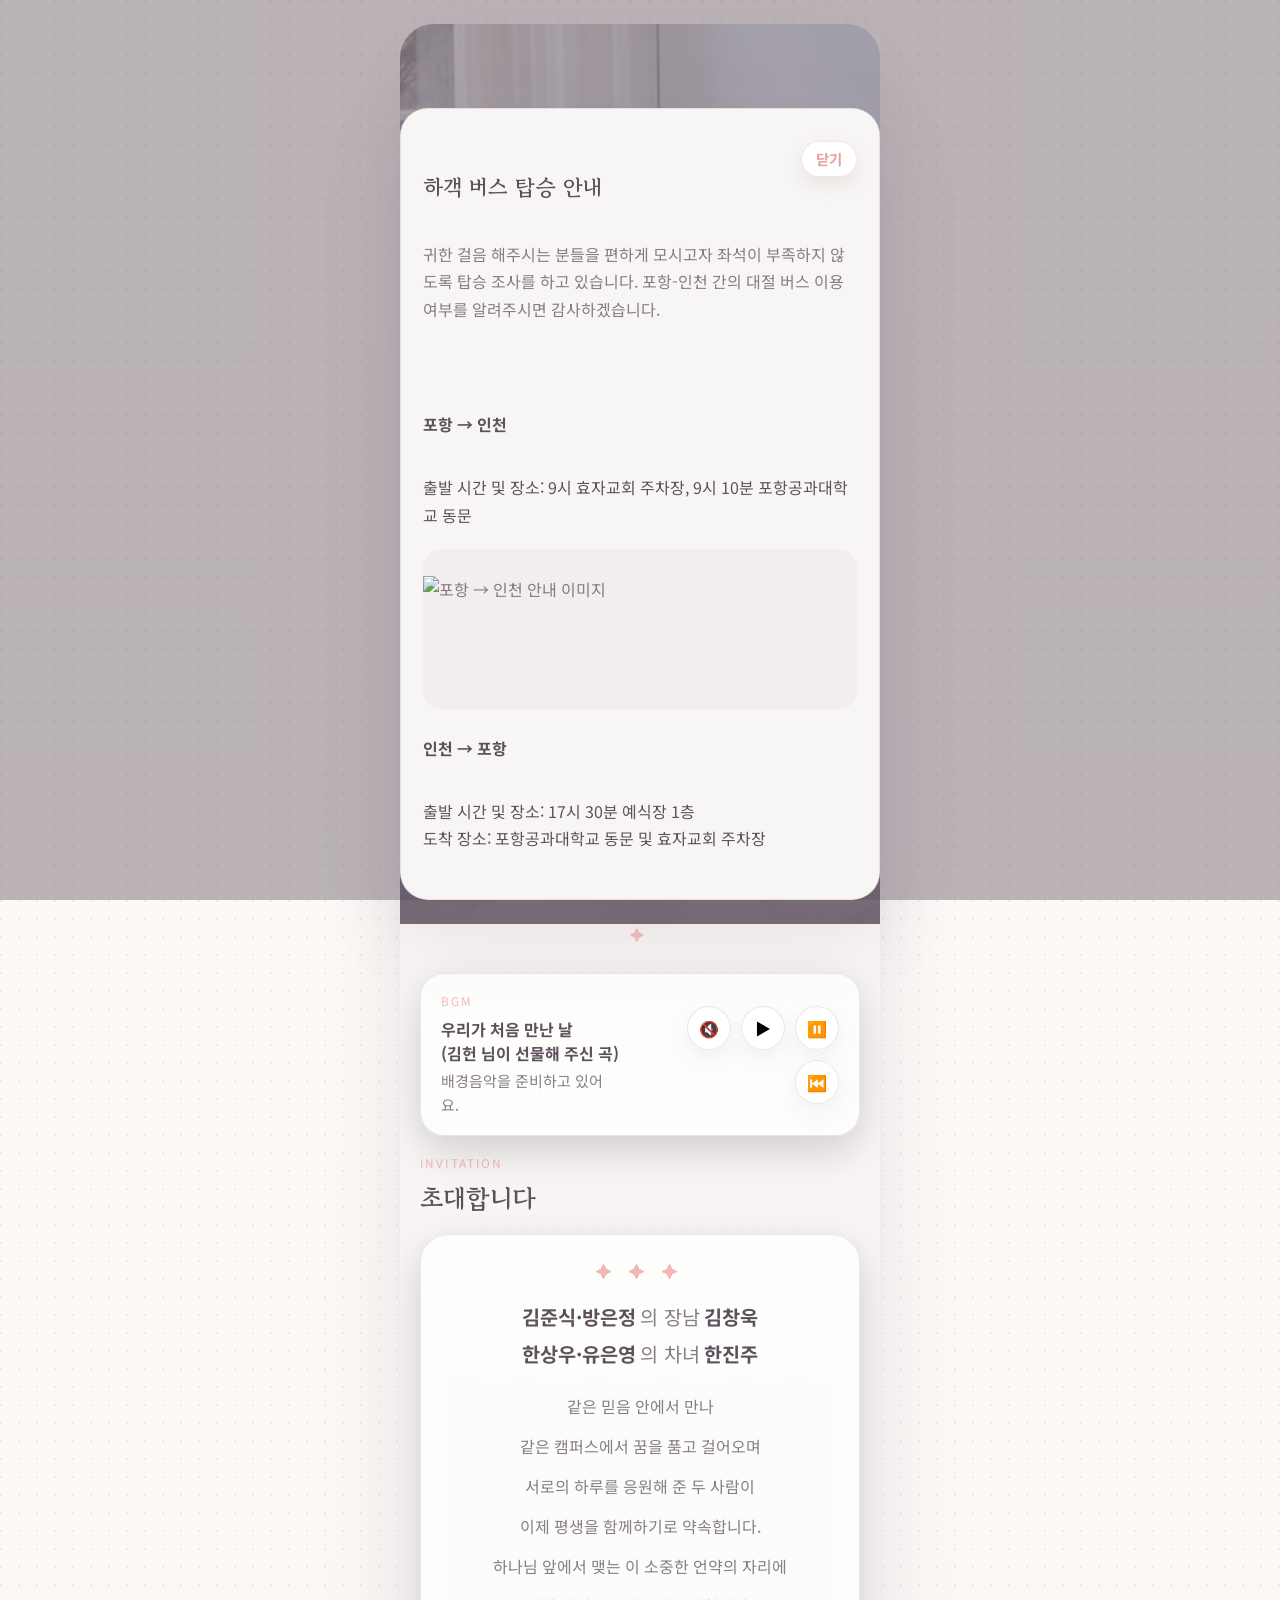
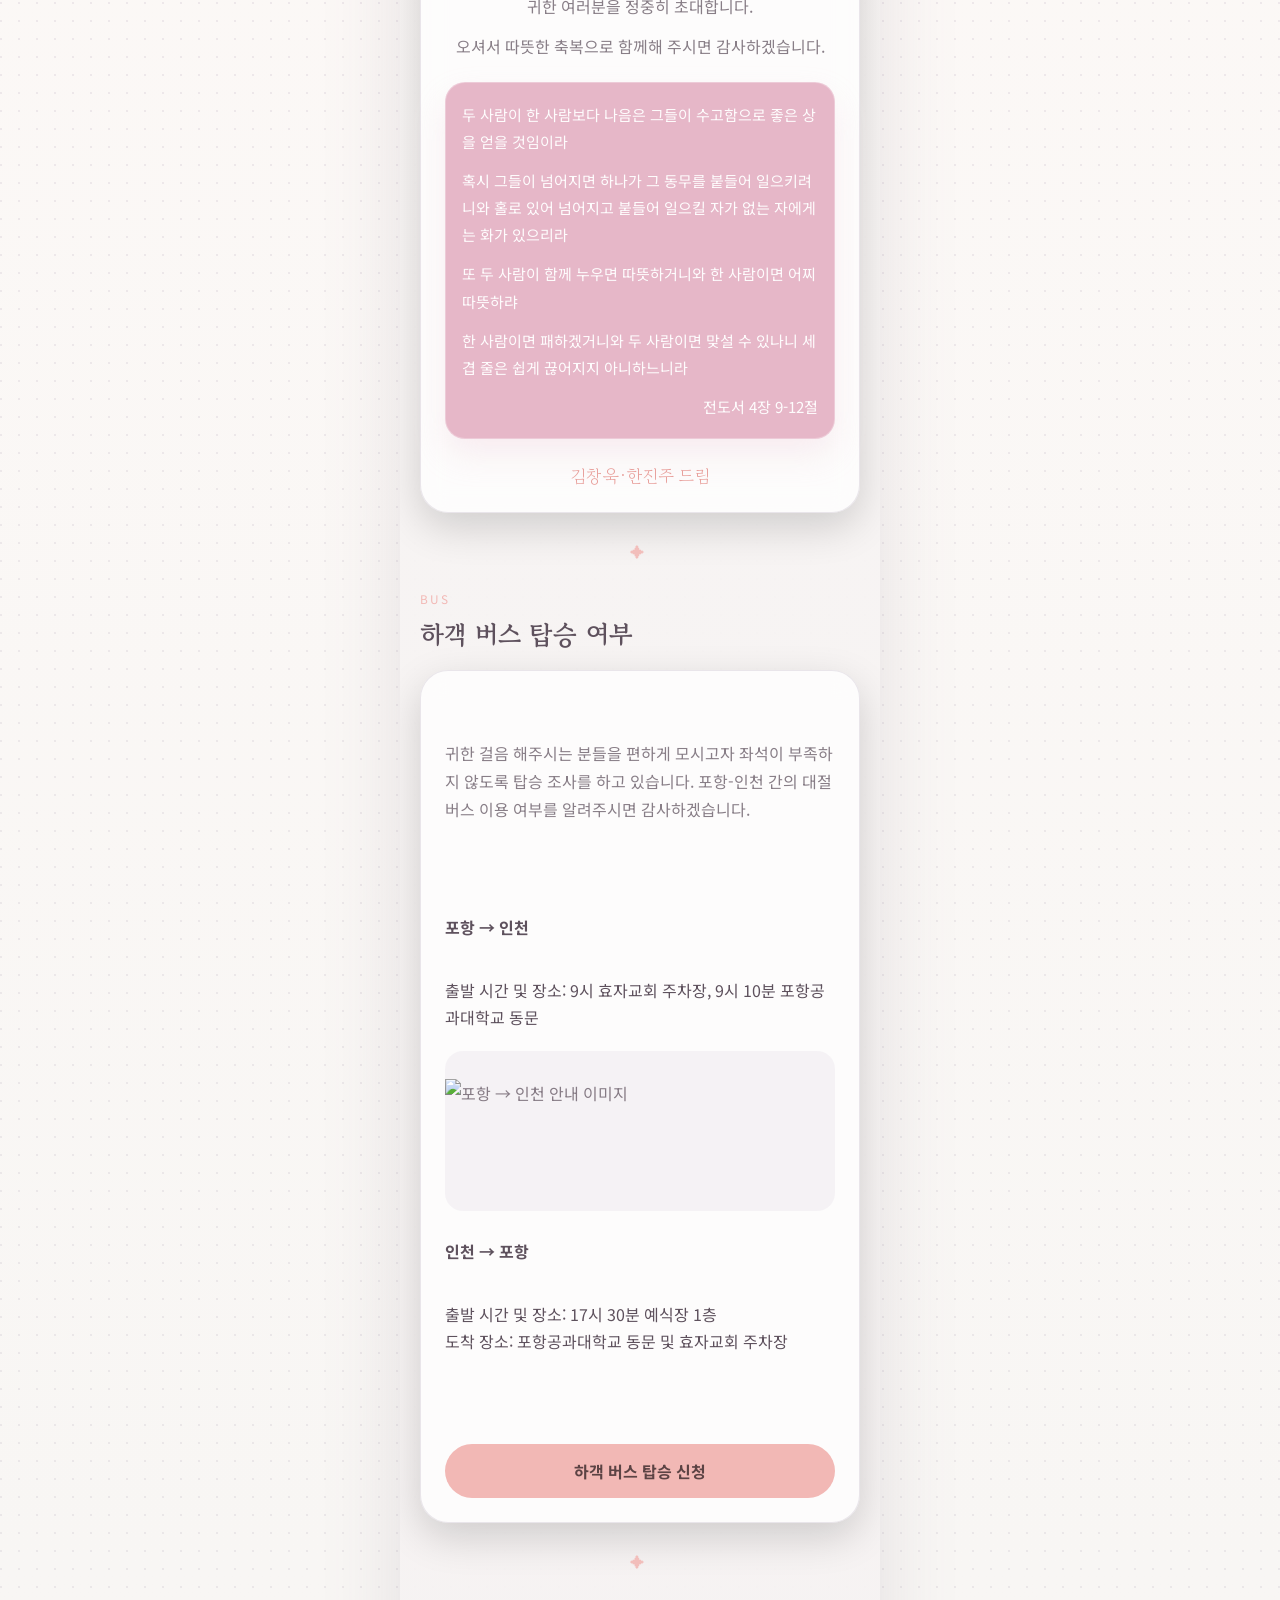
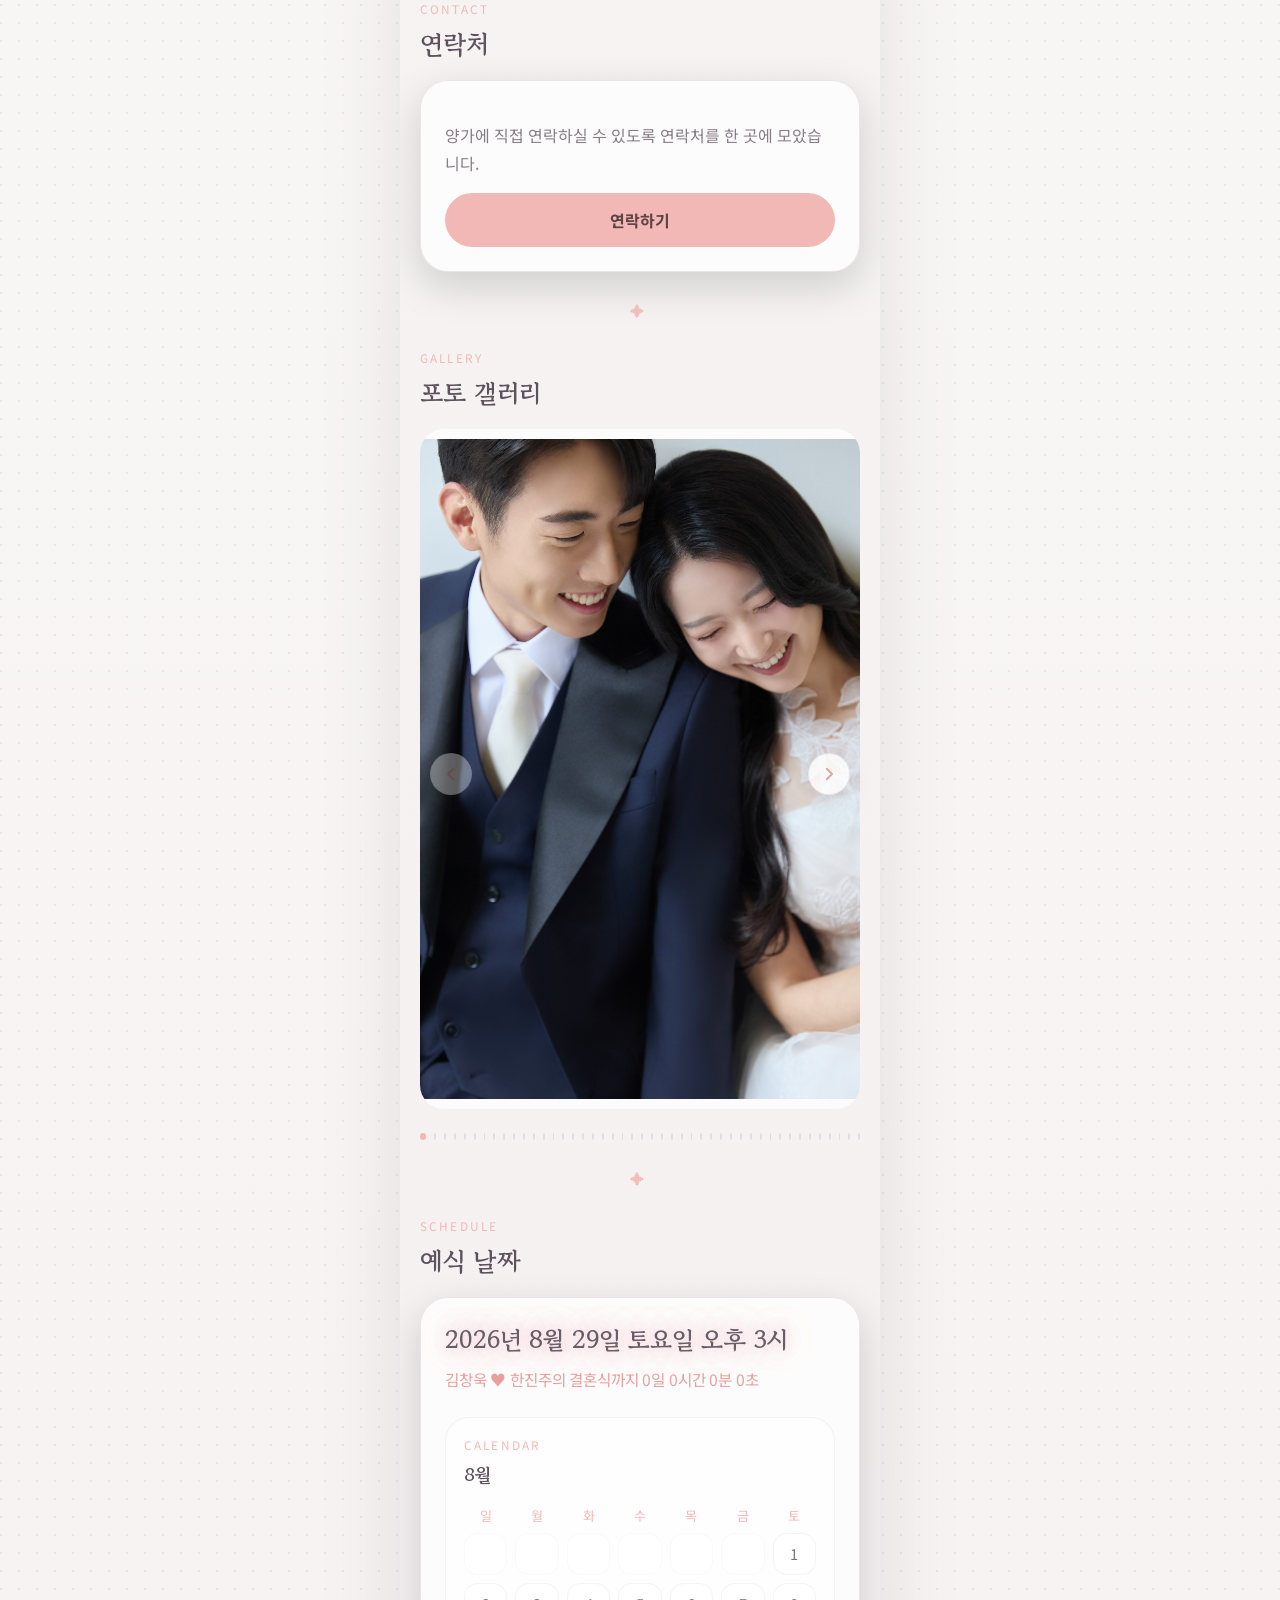
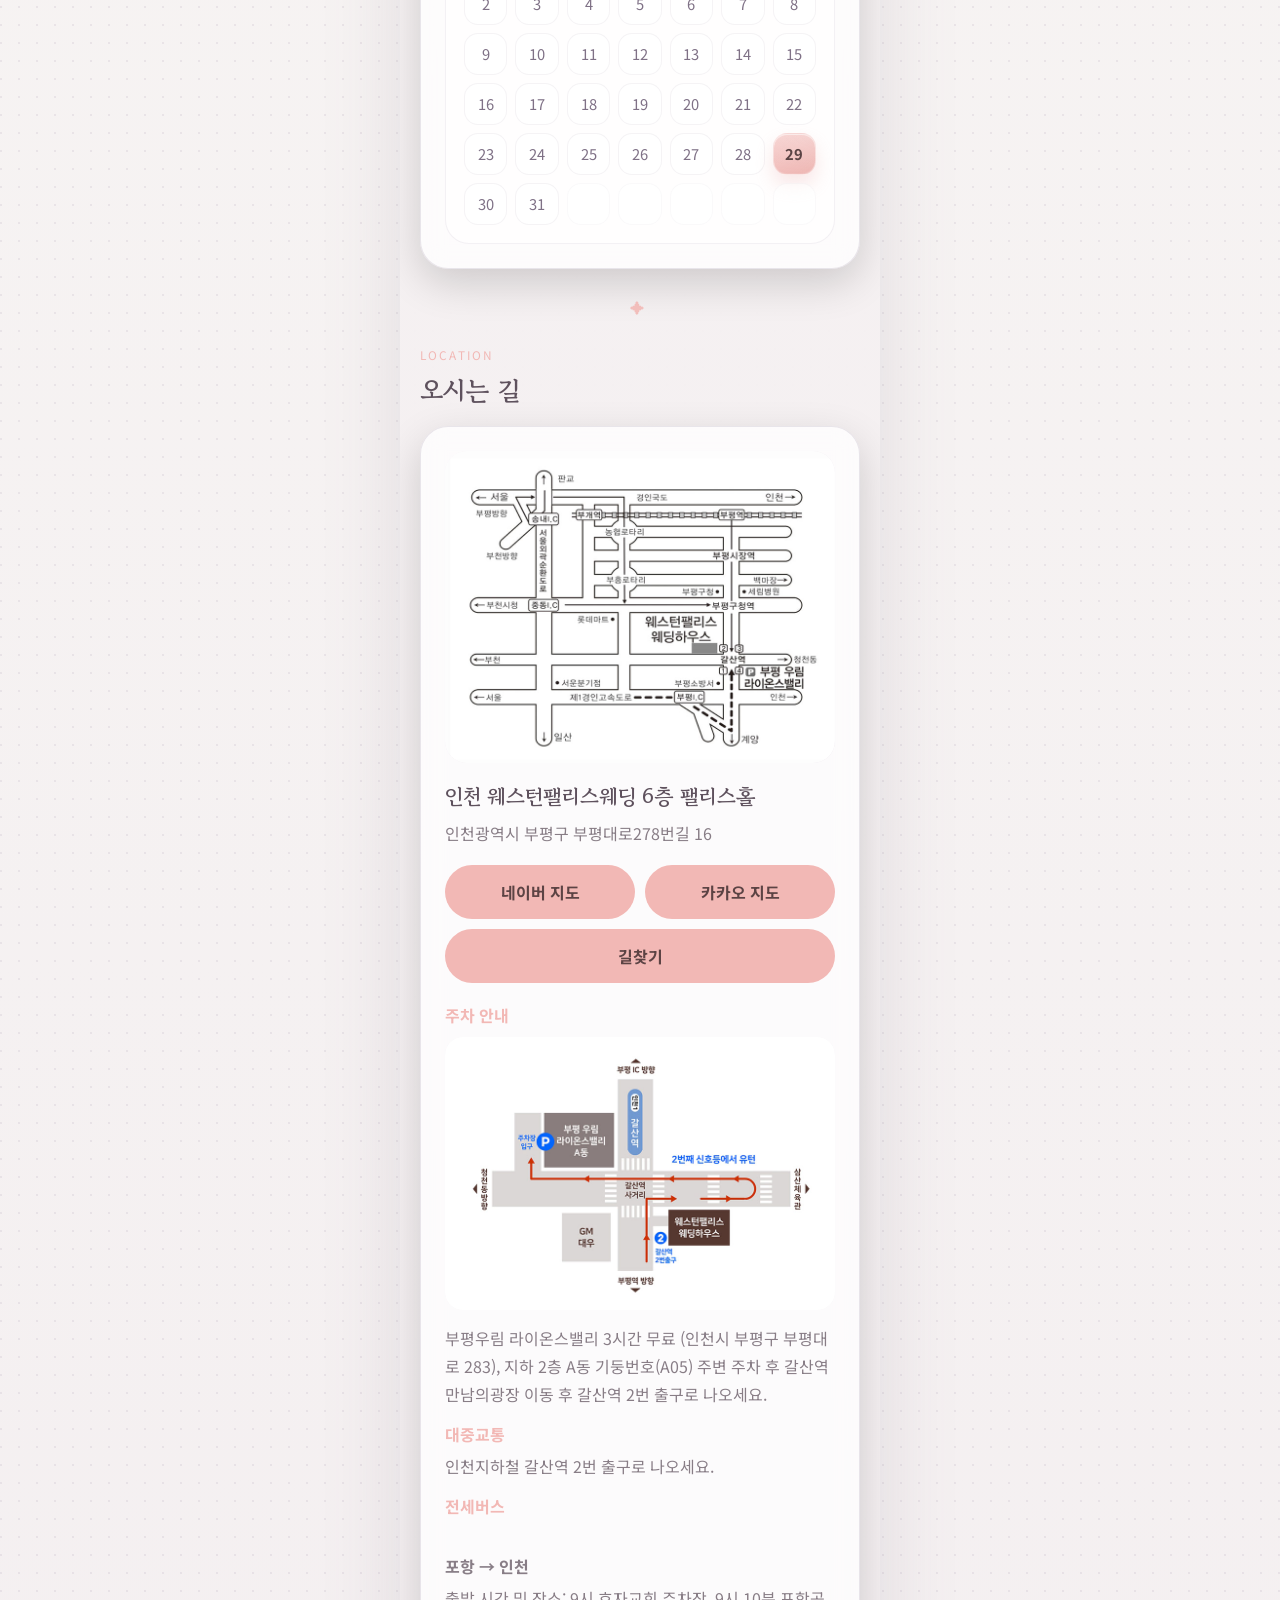
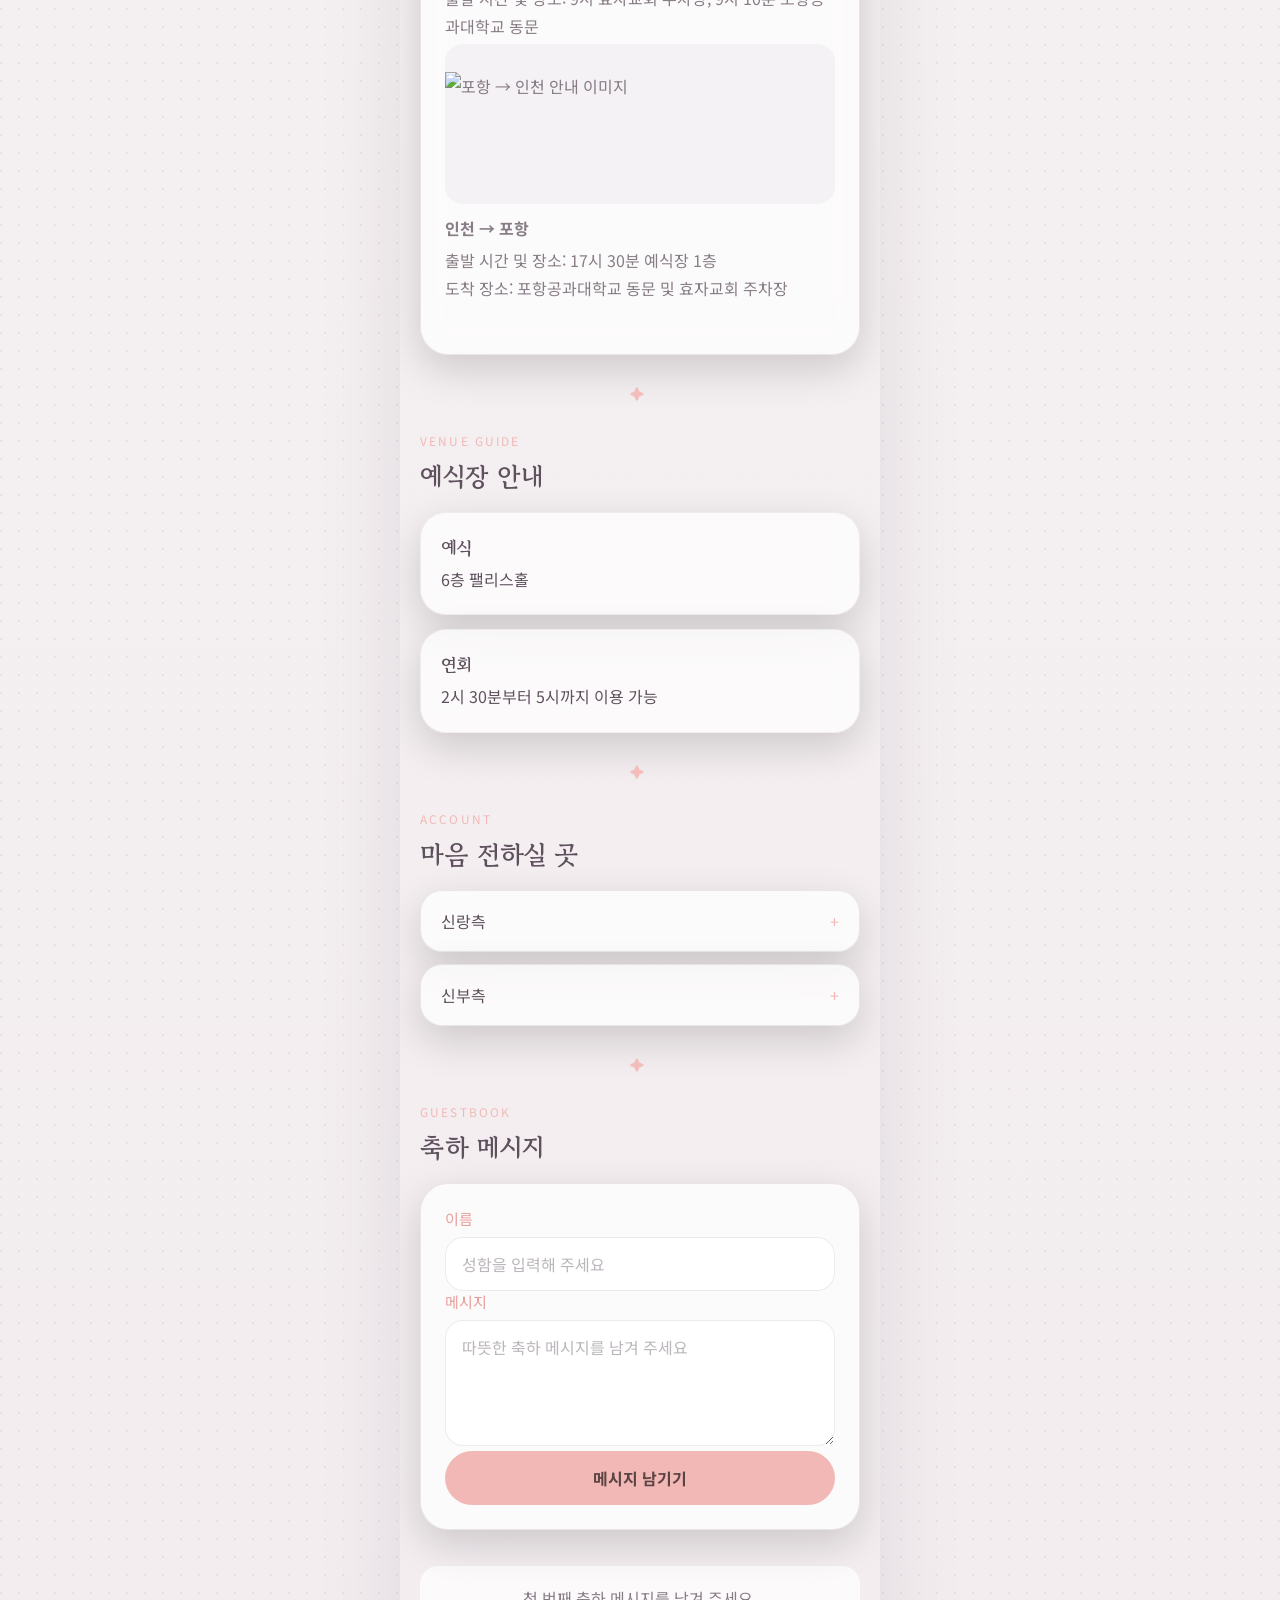
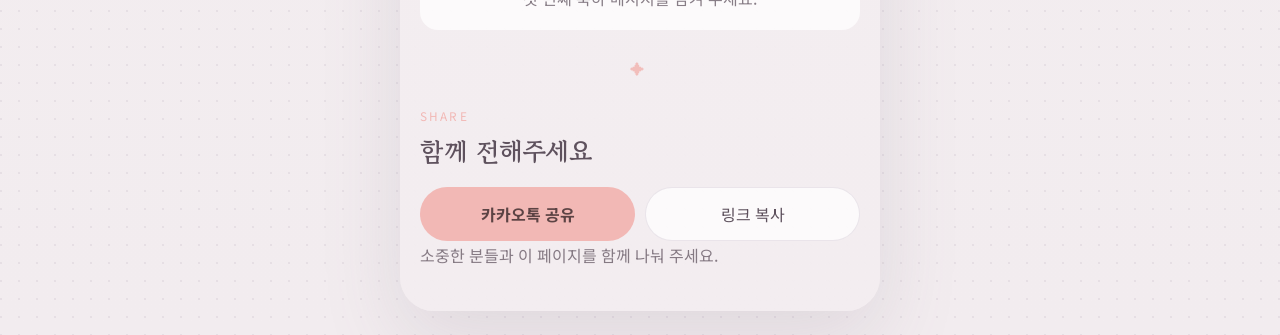
==== commit b48b4a53: "update main and gallery photos" ====
--- a/index.html
+++ b/index.html
@@ -12,9 +12,9 @@
     <meta property="og:description" content="김창욱 · 한진주의 모바일 청첩장에 초대합니다." />
     <meta property="og:url" content="https://windowkim.github.io/wedding-invitation/" />
     <meta property="og:site_name" content="김창욱 · 한진주 모바일 청첩장" />
-    <meta property="og:image" content="https://windowkim.github.io/wedding-invitation/images/main.jpeg?v=2" />
-    <meta property="og:image:url" content="https://windowkim.github.io/wedding-invitation/images/main.jpeg?v=2" />
-    <meta property="og:image:secure_url" content="https://windowkim.github.io/wedding-invitation/images/main.jpeg?v=2" />
+    <meta property="og:image" content="https://windowkim.github.io/wedding-invitation/images/main.jpeg?v=20260627-studio-gallery" />
+    <meta property="og:image:url" content="https://windowkim.github.io/wedding-invitation/images/main.jpeg?v=20260627-studio-gallery" />
+    <meta property="og:image:secure_url" content="https://windowkim.github.io/wedding-invitation/images/main.jpeg?v=20260627-studio-gallery" />
     <meta property="og:image:type" content="image/jpeg" />
     <meta property="og:image:width" content="1200" />
     <meta property="og:image:height" content="1600" />
@@ -22,7 +22,7 @@
     <meta name="twitter:card" content="summary_large_image" />
     <meta name="twitter:title" content="김창욱 · 한진주 모바일 청첩장" />
     <meta name="twitter:description" content="김창욱 · 한진주의 모바일 청첩장에 초대합니다." />
-    <meta name="twitter:image" content="https://windowkim.github.io/wedding-invitation/images/main.jpeg?v=2" />
+    <meta name="twitter:image" content="https://windowkim.github.io/wedding-invitation/images/main.jpeg?v=20260627-studio-gallery" />
     <link rel="canonical" href="https://windowkim.github.io/wedding-invitation/" />
     <link rel="preconnect" href="https://fonts.googleapis.com" />
     <link rel="preconnect" href="https://fonts.gstatic.com" crossorigin />
